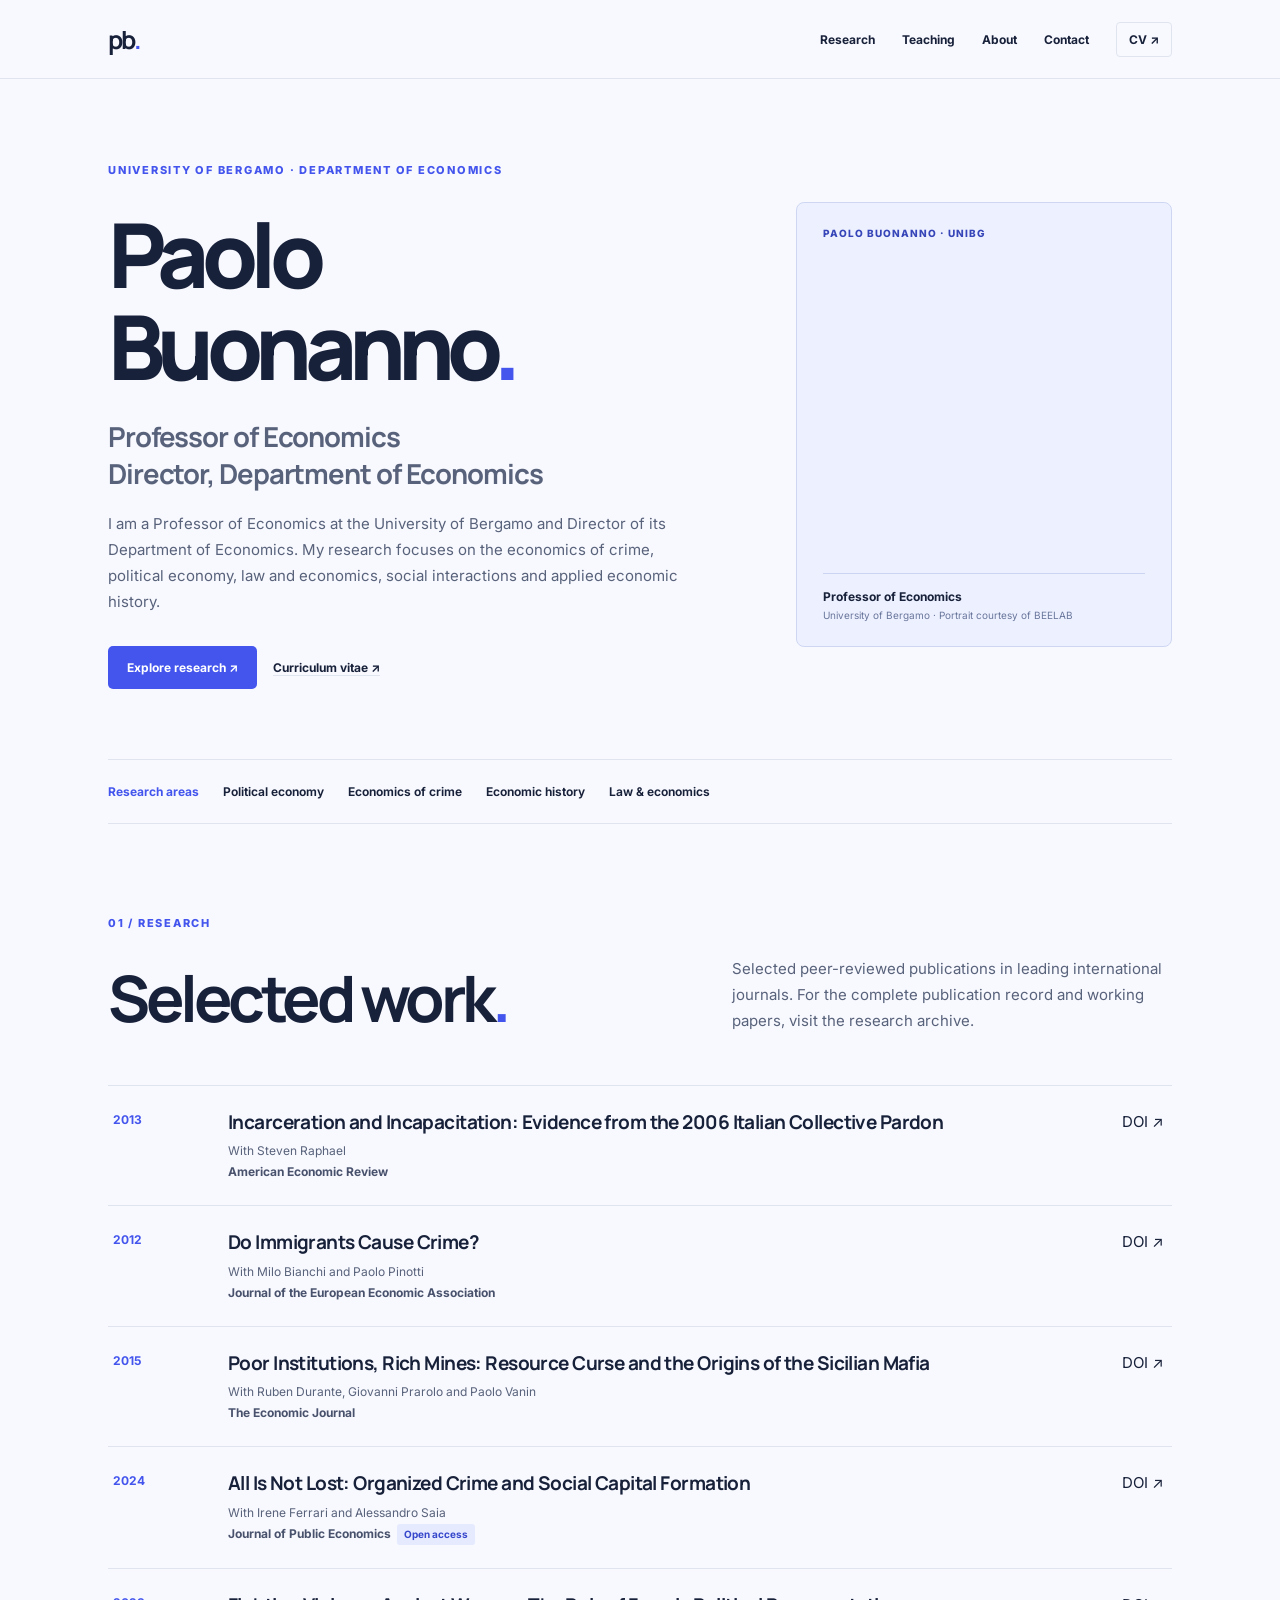
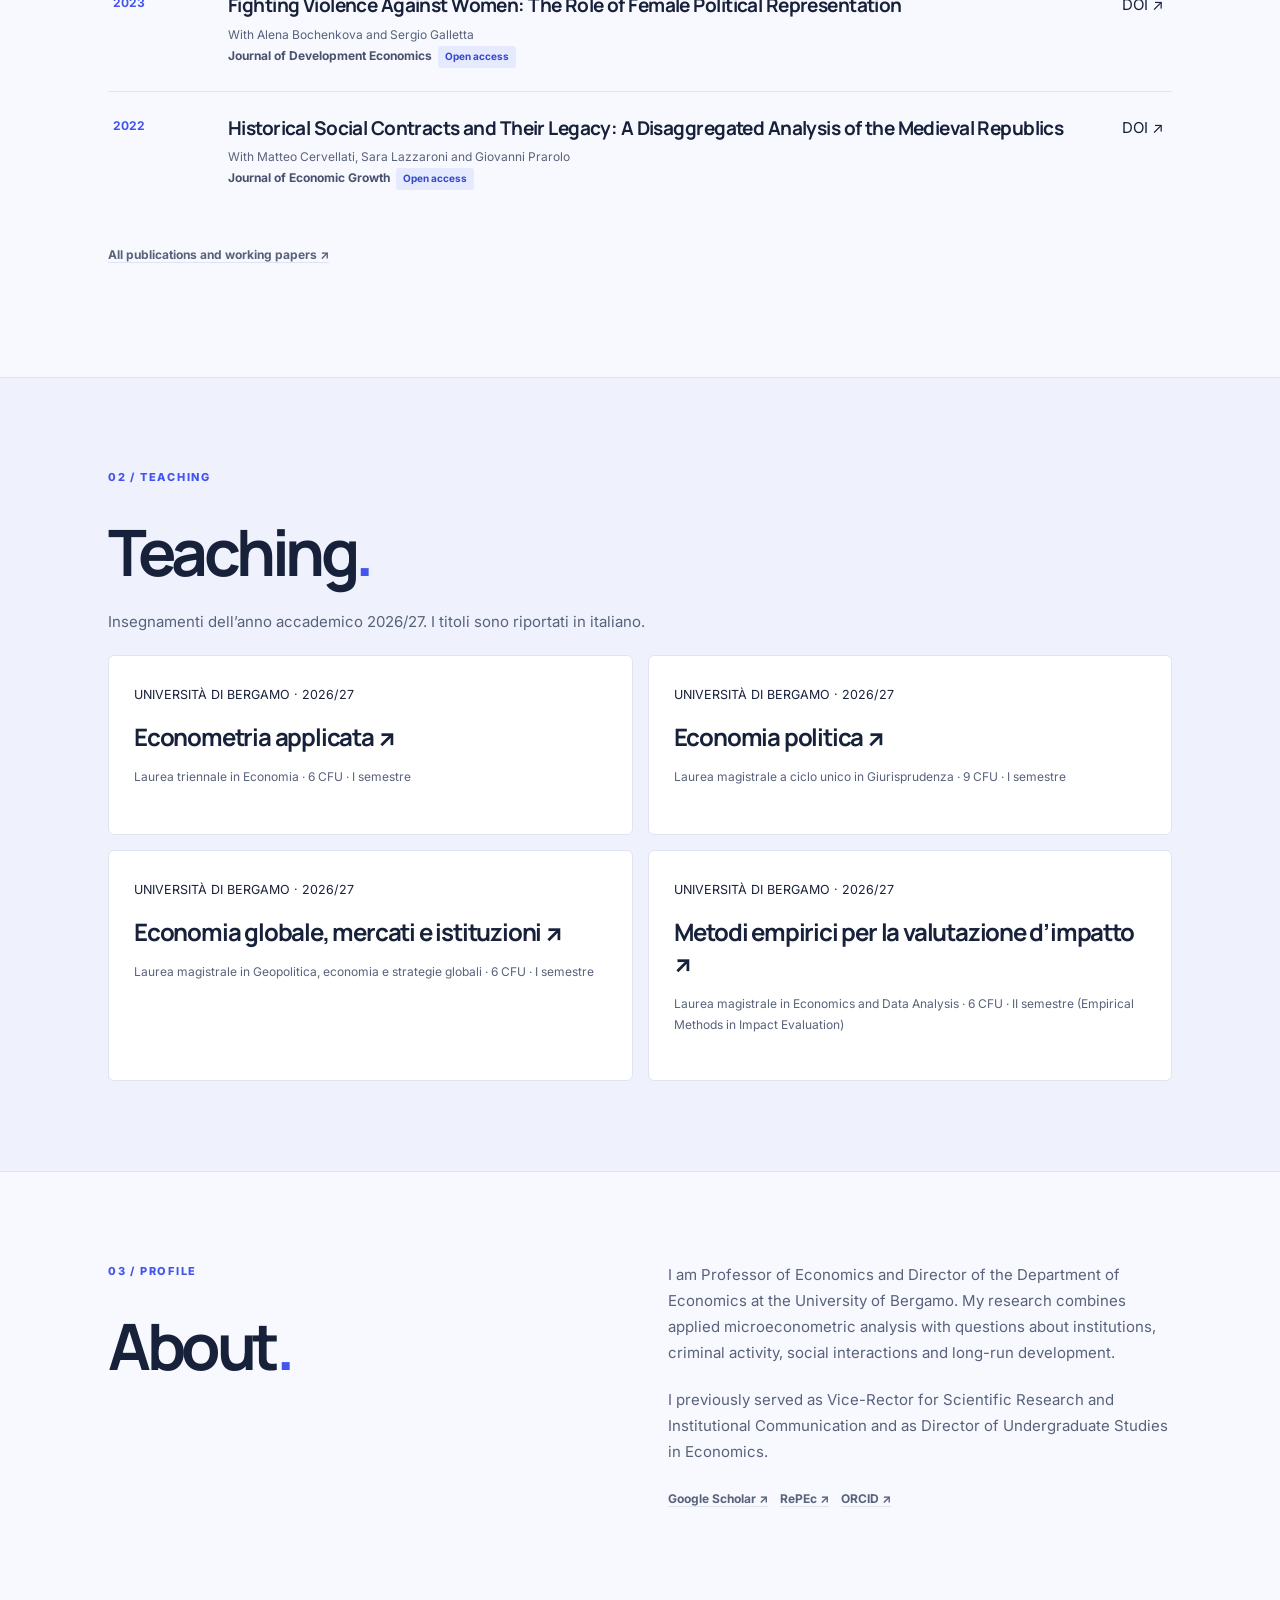
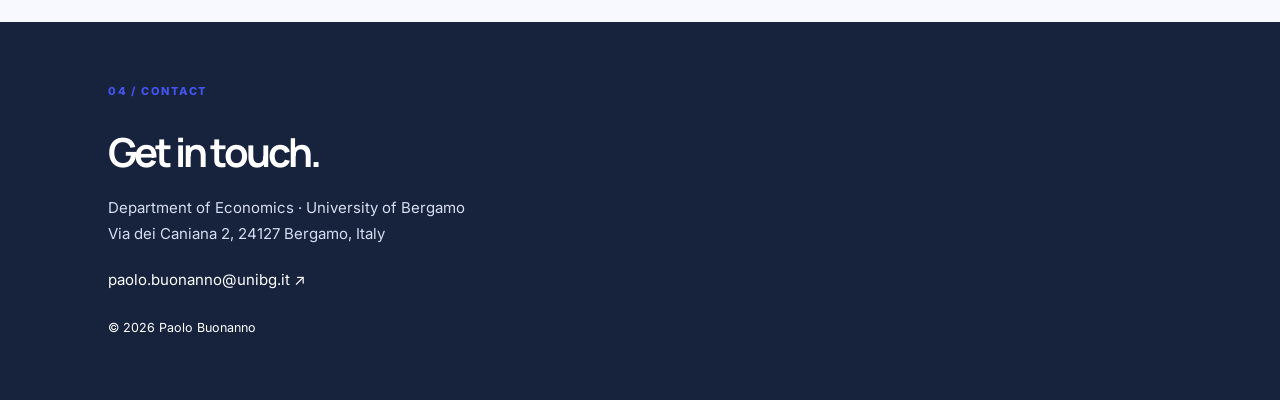
==== index.html @ 8afc4838 "Publish academic homepage with updated institutional role and portrait" ====
<!DOCTYPE html><html lang="en"><head><meta charset="utf-8"><meta name="viewport" content="width=device-width,initial-scale=1"><meta name="theme-color" content="#f8f9fe"><title>Paolo Buonanno | Professor of Economics</title><meta name="description" content="Paolo Buonanno, Professor of Economics and Director of the Department of Economics at the University of Bergamo. Research, publications and teaching."><link rel="preconnect" href="https://fonts.googleapis.com"><link rel="preconnect" href="https://fonts.gstatic.com" crossorigin><link href="https://fonts.googleapis.com/css2?family=Inter:wght@400;500;600;700;800&family=Manrope:wght@500;600;700;800&display=swap" rel="stylesheet"><link href="styles.css" rel="stylesheet"></head><body><header><div class="wrap"><a href="index.html" class="logo">pb<i>.</i></a><nav><a href="publications.html">Research</a><a href="index.html#teaching">Teaching</a><a href="index.html#about">About</a><a href="index.html#contact">Contact</a><a href="https://www.dropbox.com/s/rftttg65gpblrhf/cv_updated.pdf" target="_blank" rel="noopener">CV ↗</a></nav></div></header><main><section class="wrap hero"><div class="hero-grid"><div><p class="kicker">University of Bergamo · Department of Economics</p><h1>Paolo<br>Buonanno<span class="accent">.</span></h1><p class="role">Professor of Economics<br>Director, Department of Economics</p><p class="intro">I am a Professor of Economics at the University of Bergamo and Director of its Department of Economics. My research focuses on the economics of crime, political economy, law and economics, social interactions and applied economic history.</p><a class="cta" href="publications.html">Explore research ↗</a><a class="inline" href="https://www.dropbox.com/s/rftttg65gpblrhf/cv_updated.pdf">Curriculum vitae ↗</a></div><aside class="portrait" aria-label="Portrait of Paolo Buonanno"><span class="top">PAOLO BUONANNO · UNIBG</span><img src="https://www.unibg-beelab.it/wp-content/uploads/2021/05/paolobuonanno.jpeg" width="210" height="210" alt="Portrait of Paolo Buonanno" onerror="this.style.display='none'"><div class="caption">Professor of Economics<small>University of Bergamo · Portrait courtesy of <a href="https://www.unibg-beelab.it/chi-siamo/">BEELAB</a></small></div></aside></div><div class="topics"><b>Research areas</b><span>Political economy</span><span>Economics of crime</span><span>Economic history</span><span>Law & economics</span></div></section><section class="block wrap"><div class="section-head"><div><p class="kicker">01 / Research</p><h2>Selected work<span class="accent">.</span></h2></div><p>Selected peer-reviewed publications in leading international journals. For the complete publication record and working papers, visit the research archive.</p></div><article class="paper"><time>2013</time><div><h3><a href="https://doi.org/10.1257/aer.103.6.2437">Incarceration and Incapacitation: Evidence from the 2006 Italian Collective Pardon</a></h3><p>With Steven Raphael</p><p class="journal">American Economic Review</p></div><a href="https://doi.org/10.1257/aer.103.6.2437">DOI ↗</a></article><article class="paper"><time>2012</time><div><h3><a href="https://doi.org/10.1111/j.1542-4774.2012.01085.x">Do Immigrants Cause Crime?</a></h3><p>With Milo Bianchi and Paolo Pinotti</p><p class="journal">Journal of the European Economic Association</p></div><a href="https://doi.org/10.1111/j.1542-4774.2012.01085.x">DOI ↗</a></article><article class="paper"><time>2015</time><div><h3><a href="https://doi.org/10.1111/ecoj.12236">Poor Institutions, Rich Mines: Resource Curse and the Origins of the Sicilian Mafia</a></h3><p>With Ruben Durante, Giovanni Prarolo and Paolo Vanin</p><p class="journal">The Economic Journal</p></div><a href="https://doi.org/10.1111/ecoj.12236">DOI ↗</a></article><article class="paper"><time>2024</time><div><h3><a href="https://doi.org/10.1016/j.jpubeco.2024.105257">All Is Not Lost: Organized Crime and Social Capital Formation</a></h3><p>With Irene Ferrari and Alessandro Saia</p><p class="journal">Journal of Public Economics<span class="tag">Open access</span></p></div><a href="https://doi.org/10.1016/j.jpubeco.2024.105257">DOI ↗</a></article><article class="paper"><time>2023</time><div><h3><a href="https://doi.org/10.1016/j.jdeveco.2023.103140">Fighting Violence Against Women: The Role of Female Political Representation</a></h3><p>With Alena Bochenkova and Sergio Galletta</p><p class="journal">Journal of Development Economics<span class="tag">Open access</span></p></div><a href="https://doi.org/10.1016/j.jdeveco.2023.103140">DOI ↗</a></article><article class="paper"><time>2022</time><div><h3><a href="https://doi.org/10.1007/s10887-022-09209-1">Historical Social Contracts and Their Legacy: A Disaggregated Analysis of the Medieval Republics</a></h3><p>With Matteo Cervellati, Sara Lazzaroni and Giovanni Prarolo</p><p class="journal">Journal of Economic Growth<span class="tag">Open access</span></p></div><a href="https://doi.org/10.1007/s10887-022-09209-1">DOI ↗</a></article><p style="margin-top:28px"><a class="inline" href="publications.html">All publications and working papers ↗</a></p></section><section class="block courses" id="teaching"><div class="wrap"><p class="kicker">02 / Teaching</p><h2>Teaching<span class="accent">.</span></h2><p>Insegnamenti dell’anno accademico 2026/27. I titoli sono riportati in italiano.</p><div class="course-grid"><article class="course"><small>UNIVERSITÀ DI BERGAMO · 2026/27</small><h3><a href="https://unibg.unifind.cineca.it/resource/cds/1380" target="_blank" rel="noopener">Econometria applicata ↗</a></h3><p>Laurea triennale in Economia · 6 CFU · I semestre</p></article><article class="course"><small>UNIVERSITÀ DI BERGAMO · 2026/27</small><h3><a href="https://unibg.unifind.cineca.it/resource/cds/1394" target="_blank" rel="noopener">Economia politica ↗</a></h3><p>Laurea magistrale a ciclo unico in Giurisprudenza · 9 CFU · I semestre</p></article><article class="course"><small>UNIVERSITÀ DI BERGAMO · 2026/27</small><h3><a href="https://unibg.unifind.cineca.it/resource/cds/1356?language=it-IT" target="_blank" rel="noopener">Economia globale, mercati e istituzioni ↗</a></h3><p>Laurea magistrale in Geopolitica, economia e strategie globali · 6 CFU · I semestre</p></article><article class="course"><small>UNIVERSITÀ DI BERGAMO · 2026/27</small><h3><a href="https://unibg.unifind.cineca.it/resource/cds/1382" target="_blank" rel="noopener">Metodi empirici per la valutazione d’impatto ↗</a></h3><p>Laurea magistrale in Economics and Data Analysis · 6 CFU · II semestre (Empirical Methods in Impact Evaluation)</p></article></div></div></section><section class="block wrap" id="about"><div class="about-layout"><div><p class="kicker">03 / Profile</p><h2>About<span class="accent">.</span></h2></div><div><p>I am Professor of Economics and Director of the Department of Economics at the University of Bergamo. My research combines applied microeconometric analysis with questions about institutions, criminal activity, social interactions and long-run development.</p><p>I previously served as Vice-Rector for Scientific Research and Institutional Communication and as Director of Undergraduate Studies in Economics.</p><p><a class="inline" href="https://scholar.google.it/citations?hl=it&user=VG374doAAAAJ">Google Scholar ↗</a> &nbsp; <a class="inline" href="https://ideas.repec.org/e/pbu102.html">RePEc ↗</a> &nbsp; <a class="inline" href="https://orcid.org/0000-0001-8838-3904">ORCID ↗</a></p></div></div></section></main><footer id="contact"><div class="wrap"><p class="kicker">04 / Contact</p><h2>Get in touch.</h2><p>Department of Economics · University of Bergamo<br>Via dei Caniana 2, 24127 Bergamo, Italy</p><p><a href="mailto:paolo.buonanno@unibg.it">paolo.buonanno@unibg.it ↗</a></p><small>© 2026 Paolo Buonanno</small></div></footer></body></html>
---- styles.css ----
:root{--bg:#f8f9fe;--ink:#18213a;--muted:#58627b;--line:#dfe4ee;--blue:#4355ed;--soft:#eff2fd}*{box-sizing:border-box}html{scroll-behavior:smooth}body{margin:0;font:15px/1.75 Inter,Arial,sans-serif;color:var(--ink);background:var(--bg)}a{color:inherit;text-decoration:none}a:hover{color:var(--blue)}a:focus-visible,button:focus-visible{outline:3px solid var(--blue);outline-offset:4px}.wrap{max-width:1140px;margin:auto;padding-left:38px;padding-right:38px}header{border-bottom:1px solid var(--line);background:#f8f9fef5;position:sticky;top:0;z-index:10;backdrop-filter:blur(14px)}header .wrap{display:flex;justify-content:space-between;align-items:center;min-height:78px;gap:20px}.logo{font:bold 25px Manrope,Arial;color:var(--ink);letter-spacing:-2px}.logo i,.accent{color:var(--blue);font-style:normal}nav{display:flex;gap:27px;align-items:center;font-size:12px;font-weight:700}nav a:last-child{border:1px solid var(--line);padding:6px 12px;border-radius:4px}h1,h2,h3,.role{font-family:Manrope,Inter,Arial,sans-serif}h1{font-size:clamp(58px,7vw,102px);letter-spacing:-.085em;line-height:1.02;margin:0 0 28px;font-weight:800}h2{font-size:clamp(38px,5vw,64px);letter-spacing:-.07em;line-height:1.15;margin:0 0 20px}.hero{padding-top:82px}.hero-grid{display:grid;grid-template-columns:1.5fr .9fr;align-items:center;gap:60px}.kicker{font-size:11px;text-transform:uppercase;letter-spacing:.16em;color:var(--blue);font-weight:800;margin-bottom:28px}.role{font-size:clamp(22px,2.15vw,29px);font-weight:700;line-height:1.34;letter-spacing:-.04em;margin:0 0 18px}p{color:var(--muted);margin:0 0 20px}.intro{max-width:600px}.cta{display:inline-block;background:var(--blue);color:white;padding:11px 19px;border-radius:5px;font-size:12px;font-weight:700;margin:10px 16px 0 0}.cta:hover{color:white;background:#3142d0}.inline{font-size:12px;font-weight:700;border-bottom:1px solid var(--line)}.portrait{min-height:445px;background:#edf1ff;border:1px solid #ced6f2;border-radius:8px;padding:22px 26px;display:flex;flex-direction:column;align-items:center;justify-content:space-between;overflow:hidden}.portrait .top{font-size:10px;font-weight:800;letter-spacing:.1em;color:#3645b7;width:100%}.portrait img{width:220px;height:220px;object-fit:cover;filter:grayscale(1);border-radius:6px;box-shadow:0 15px 35px #12224430}.portrait .caption{border-top:1px solid #cbd4f2;padding-top:12px;width:100%;font-size:12px;font-weight:700}.portrait small{display:block;font-size:10px;font-weight:400;color:#69769b}.topics{border-top:1px solid var(--line);border-bottom:1px solid var(--line);margin:70px 0 0;padding:21px 0;display:flex;gap:24px;flex-wrap:wrap;font-size:12px;font-weight:650}.topics b{color:var(--blue)}section.block{padding-top:90px;padding-bottom:90px}.section-head{display:flex;justify-content:space-between;gap:55px;align-items:end;margin-bottom:30px}.section-head p{max-width:440px}.paper{display:grid;grid-template-columns:90px 1fr 45px;border-top:1px solid var(--line);gap:25px;padding:23px 5px}.paper:last-child{border-bottom:1px solid var(--line)}.paper time{color:var(--blue);font-size:12px;font-weight:700}.paper h3{font-size:19px;letter-spacing:-.03em;line-height:1.4;margin:0 0 5px}.paper p{font-size:12px;margin:0}.journal{font-weight:700;color:#49526d}.tag{display:inline-block;font-size:10px;padding:2px 7px;background:#e5eaff;color:#3647cb;border-radius:3px;margin-left:6px;font-weight:700}.courses{background:var(--soft);border-block:1px solid var(--line)}.course-grid{display:grid;grid-template-columns:1fr 1fr;gap:15px}.course{background:#fff;border:1px solid var(--line);border-radius:6px;padding:25px;min-height:180px}.course h3{font-size:24px;line-height:1.3;letter-spacing:-.05em;margin:14px 0}.course p{font-size:12px}.about-layout{display:grid;grid-template-columns:1fr 1fr;gap:55px}footer{background:#17223d;color:white;padding:60px 0}footer h2{font-size:40px}footer a{color:white}footer p{color:#d7def0}.research-intro{padding:65px 0 20px}.research-intro h1{font-size:clamp(58px,7vw,88px)}.filters{display:flex;gap:8px;flex-wrap:wrap;margin-bottom:20px}.filters button{background:#fff;border:1px solid var(--line);border-radius:5px;font:700 12px Inter,Arial;padding:11px;cursor:pointer}.filters button.selected{background:var(--blue);color:white}input[type=search]{padding:12px;width:min(100%,430px);border:1px solid var(--line);border-radius:5px;font:inherit;margin-bottom:25px}.group-title{font-size:25px;letter-spacing:-.04em;margin:45px 0 8px}.status{color:var(--blue);font-size:11px;font-weight:700}.hidden{display:none!important}@media(max-width:780px){.wrap{padding-left:23px;padding-right:23px}.hero{padding-top:48px}.hero-grid,.about-layout,.course-grid{grid-template-columns:1fr;gap:32px}nav{gap:12px;font-size:11px;flex-wrap:wrap;justify-content:end}.portrait{min-height:285px}.portrait img{height:160px;width:160px}.portrait .caption{text-align:center}.section-head{display:block}.paper{grid-template-columns:48px 1fr;gap:12px}.paper>a:last-child{grid-column:2}.topics{margin-top:44px;gap:14px}section.block{padding-block:60px}}
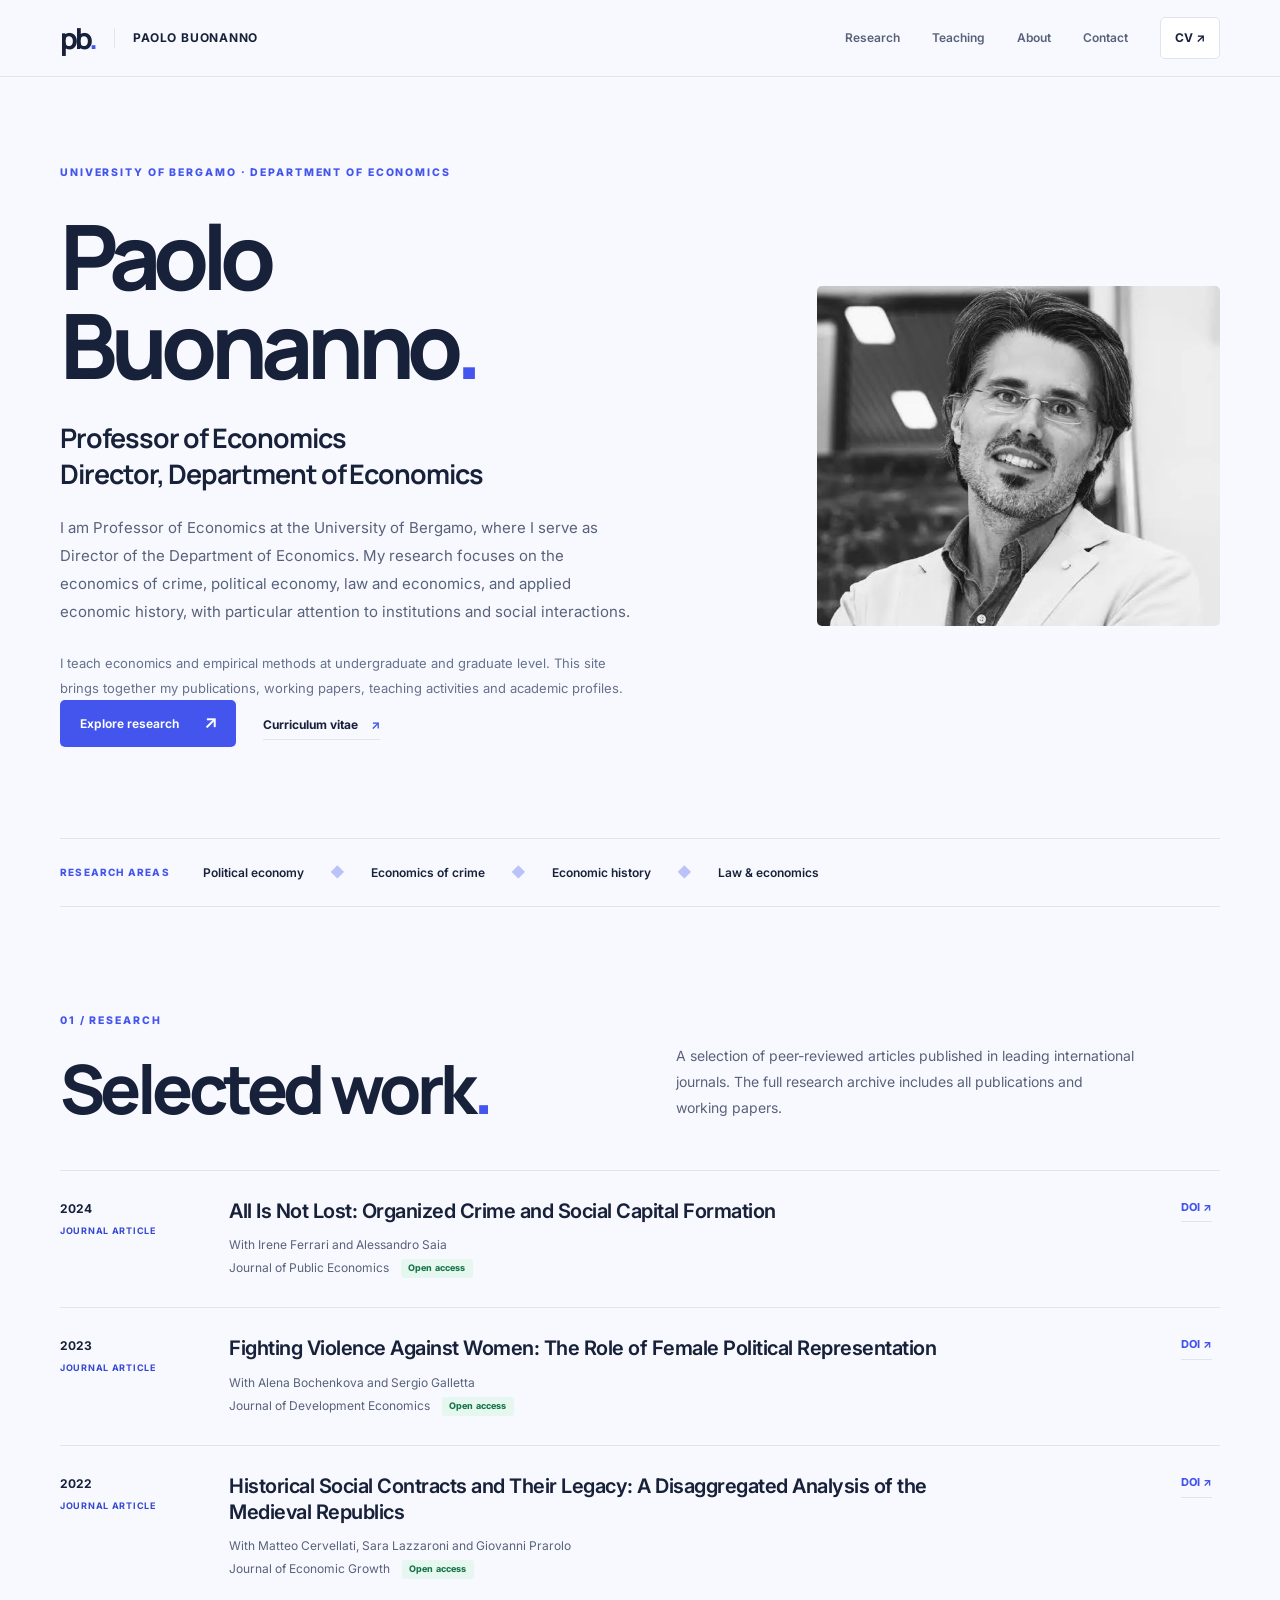
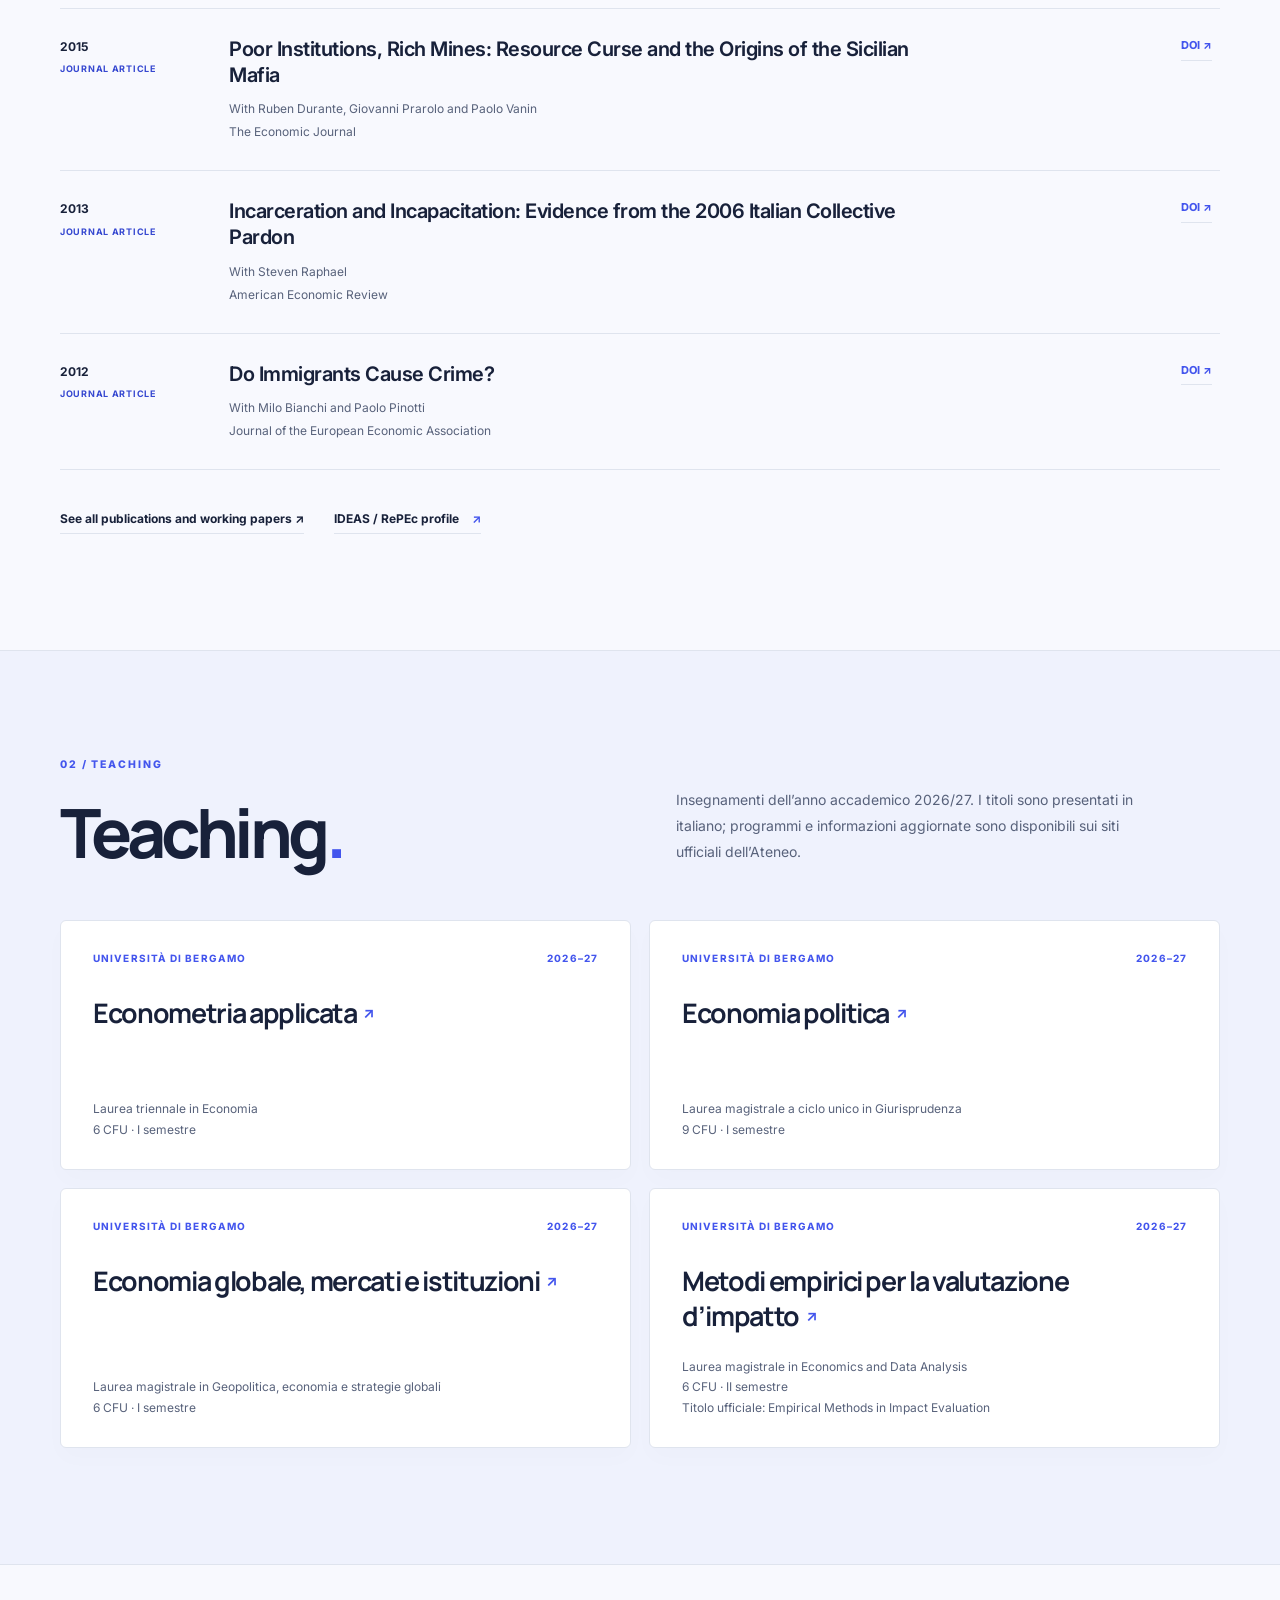
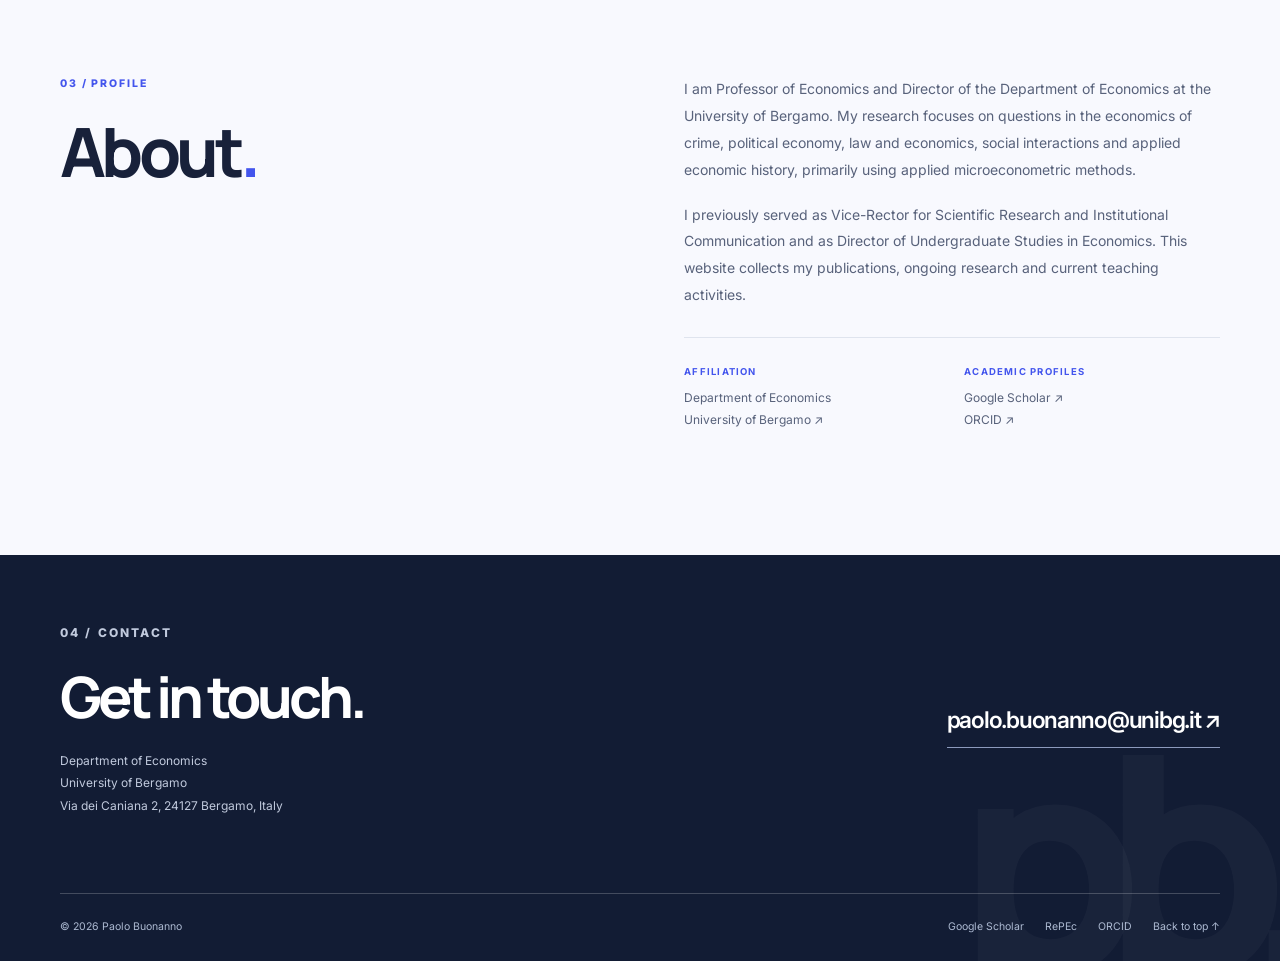
==== commit bc4493a8: "Improve portrait presentation and mobile layout; enrich academic bio; sort selected research" ====
--- a/index.html
+++ b/index.html
@@ -1 +1,360 @@
-<!DOCTYPE html><html lang="en"><head><meta charset="utf-8"><meta name="viewport" content="width=device-width,initial-scale=1"><meta name="theme-color" content="#f8f9fe"><title>Paolo Buonanno | Professor of Economics</title><meta name="description" content="Paolo Buonanno, Professor of Economics and Director of the Department of Economics at the University of Bergamo. Research, publications and teaching."><link rel="preconnect" href="https://fonts.googleapis.com"><link rel="preconnect" href="https://fonts.gstatic.com" crossorigin><link href="https://fonts.googleapis.com/css2?family=Inter:wght@400;500;600;700;800&family=Manrope:wght@500;600;700;800&display=swap" rel="stylesheet"><link href="styles.css" rel="stylesheet"></head><body><header><div class="wrap"><a href="index.html" class="logo">pb<i>.</i></a><nav><a href="publications.html">Research</a><a href="index.html#teaching">Teaching</a><a href="index.html#about">About</a><a href="index.html#contact">Contact</a><a href="https://www.dropbox.com/s/rftttg65gpblrhf/cv_updated.pdf" target="_blank" rel="noopener">CV ↗</a></nav></div></header><main><section class="wrap hero"><div class="hero-grid"><div><p class="kicker">University of Bergamo · Department of Economics</p><h1>Paolo<br>Buonanno<span class="accent">.</span></h1><p class="role">Professor of Economics<br>Director, Department of Economics</p><p class="intro">I am a Professor of Economics at the University of Bergamo and Director of its Department of Economics. My research focuses on the economics of crime, political economy, law and economics, social interactions and applied economic history.</p><a class="cta" href="publications.html">Explore research ↗</a><a class="inline" href="https://www.dropbox.com/s/rftttg65gpblrhf/cv_updated.pdf">Curriculum vitae ↗</a></div><aside class="portrait" aria-label="Portrait of Paolo Buonanno"><span class="top">PAOLO BUONANNO · UNIBG</span><img src="https://www.unibg-beelab.it/wp-content/uploads/2021/05/paolobuonanno.jpeg" width="210" height="210" alt="Portrait of Paolo Buonanno" onerror="this.style.display='none'"><div class="caption">Professor of Economics<small>University of Bergamo · Portrait courtesy of <a href="https://www.unibg-beelab.it/chi-siamo/">BEELAB</a></small></div></aside></div><div class="topics"><b>Research areas</b><span>Political economy</span><span>Economics of crime</span><span>Economic history</span><span>Law & economics</span></div></section><section class="block wrap"><div class="section-head"><div><p class="kicker">01 / Research</p><h2>Selected work<span class="accent">.</span></h2></div><p>Selected peer-reviewed publications in leading international journals. For the complete publication record and working papers, visit the research archive.</p></div><article class="paper"><time>2013</time><div><h3><a href="https://doi.org/10.1257/aer.103.6.2437">Incarceration and Incapacitation: Evidence from the 2006 Italian Collective Pardon</a></h3><p>With Steven Raphael</p><p class="journal">American Economic Review</p></div><a href="https://doi.org/10.1257/aer.103.6.2437">DOI ↗</a></article><article class="paper"><time>2012</time><div><h3><a href="https://doi.org/10.1111/j.1542-4774.2012.01085.x">Do Immigrants Cause Crime?</a></h3><p>With Milo Bianchi and Paolo Pinotti</p><p class="journal">Journal of the European Economic Association</p></div><a href="https://doi.org/10.1111/j.1542-4774.2012.01085.x">DOI ↗</a></article><article class="paper"><time>2015</time><div><h3><a href="https://doi.org/10.1111/ecoj.12236">Poor Institutions, Rich Mines: Resource Curse and the Origins of the Sicilian Mafia</a></h3><p>With Ruben Durante, Giovanni Prarolo and Paolo Vanin</p><p class="journal">The Economic Journal</p></div><a href="https://doi.org/10.1111/ecoj.12236">DOI ↗</a></article><article class="paper"><time>2024</time><div><h3><a href="https://doi.org/10.1016/j.jpubeco.2024.105257">All Is Not Lost: Organized Crime and Social Capital Formation</a></h3><p>With Irene Ferrari and Alessandro Saia</p><p class="journal">Journal of Public Economics<span class="tag">Open access</span></p></div><a href="https://doi.org/10.1016/j.jpubeco.2024.105257">DOI ↗</a></article><article class="paper"><time>2023</time><div><h3><a href="https://doi.org/10.1016/j.jdeveco.2023.103140">Fighting Violence Against Women: The Role of Female Political Representation</a></h3><p>With Alena Bochenkova and Sergio Galletta</p><p class="journal">Journal of Development Economics<span class="tag">Open access</span></p></div><a href="https://doi.org/10.1016/j.jdeveco.2023.103140">DOI ↗</a></article><article class="paper"><time>2022</time><div><h3><a href="https://doi.org/10.1007/s10887-022-09209-1">Historical Social Contracts and Their Legacy: A Disaggregated Analysis of the Medieval Republics</a></h3><p>With Matteo Cervellati, Sara Lazzaroni and Giovanni Prarolo</p><p class="journal">Journal of Economic Growth<span class="tag">Open access</span></p></div><a href="https://doi.org/10.1007/s10887-022-09209-1">DOI ↗</a></article><p style="margin-top:28px"><a class="inline" href="publications.html">All publications and working papers ↗</a></p></section><section class="block courses" id="teaching"><div class="wrap"><p class="kicker">02 / Teaching</p><h2>Teaching<span class="accent">.</span></h2><p>Insegnamenti dell’anno accademico 2026/27. I titoli sono riportati in italiano.</p><div class="course-grid"><article class="course"><small>UNIVERSITÀ DI BERGAMO · 2026/27</small><h3><a href="https://unibg.unifind.cineca.it/resource/cds/1380" target="_blank" rel="noopener">Econometria applicata ↗</a></h3><p>Laurea triennale in Economia · 6 CFU · I semestre</p></article><article class="course"><small>UNIVERSITÀ DI BERGAMO · 2026/27</small><h3><a href="https://unibg.unifind.cineca.it/resource/cds/1394" target="_blank" rel="noopener">Economia politica ↗</a></h3><p>Laurea magistrale a ciclo unico in Giurisprudenza · 9 CFU · I semestre</p></article><article class="course"><small>UNIVERSITÀ DI BERGAMO · 2026/27</small><h3><a href="https://unibg.unifind.cineca.it/resource/cds/1356?language=it-IT" target="_blank" rel="noopener">Economia globale, mercati e istituzioni ↗</a></h3><p>Laurea magistrale in Geopolitica, economia e strategie globali · 6 CFU · I semestre</p></article><article class="course"><small>UNIVERSITÀ DI BERGAMO · 2026/27</small><h3><a href="https://unibg.unifind.cineca.it/resource/cds/1382" target="_blank" rel="noopener">Metodi empirici per la valutazione d’impatto ↗</a></h3><p>Laurea magistrale in Economics and Data Analysis · 6 CFU · II semestre (Empirical Methods in Impact Evaluation)</p></article></div></div></section><section class="block wrap" id="about"><div class="about-layout"><div><p class="kicker">03 / Profile</p><h2>About<span class="accent">.</span></h2></div><div><p>I am Professor of Economics and Director of the Department of Economics at the University of Bergamo. My research combines applied microeconometric analysis with questions about institutions, criminal activity, social interactions and long-run development.</p><p>I previously served as Vice-Rector for Scientific Research and Institutional Communication and as Director of Undergraduate Studies in Economics.</p><p><a class="inline" href="https://scholar.google.it/citations?hl=it&user=VG374doAAAAJ">Google Scholar ↗</a> &nbsp; <a class="inline" href="https://ideas.repec.org/e/pbu102.html">RePEc ↗</a> &nbsp; <a class="inline" href="https://orcid.org/0000-0001-8838-3904">ORCID ↗</a></p></div></div></section></main><footer id="contact"><div class="wrap"><p class="kicker">04 / Contact</p><h2>Get in touch.</h2><p>Department of Economics · University of Bergamo<br>Via dei Caniana 2, 24127 Bergamo, Italy</p><p><a href="mailto:paolo.buonanno@unibg.it">paolo.buonanno@unibg.it ↗</a></p><small>© 2026 Paolo Buonanno</small></div></footer></body></html>+<!DOCTYPE html>
+<!DOCTYPE html>
+
+<html lang="en">
+<head>
+<meta charset="utf-8"/>
+<meta content="width=device-width, initial-scale=1" name="viewport"/>
+<meta content="#f8f9fe" name="theme-color"/>
+<meta content="Paolo Buonanno, Professor of Economics and Director of the Department of Economics, University of Bergamo. Publications, working papers and teaching." name="description"/>
+<title>Paolo Buonanno | Professor of Economics</title>
+<link href="https://fonts.googleapis.com" rel="preconnect"/><link crossorigin="anonymous" href="https://fonts.gstatic.com" rel="preconnect"/><link href="https://fonts.googleapis.com/css2?family=Inter:wght@400;500;600;700;800&amp;family=Manrope:wght@500;600;700;800&amp;display=swap" rel="stylesheet"/><style>:root {
+  --paper: #f8f9fe;
+  --white: #fff;
+  --soft: #eff2fd;
+  --surface: #fff;
+  --ink: #18213a;
+  --navy: #18213a;
+  --muted: #58627b;
+  --subtle: #7d8799;
+  --rule: #dfe4ee;
+  --accent: #4355ed;
+  --accent-hover: #3142d0;
+  --accent-text: #3648d0;
+  --accent-soft: #e9edff;
+  --deep: #121c34;
+  --panel-bg: #4356ed;
+  --panel-deep: #2636a9;
+  --sans: 'Inter', -apple-system, BlinkMacSystemFont, 'Segoe UI', sans-serif;
+  --display: 'Manrope', 'Inter', -apple-system, BlinkMacSystemFont, 'Segoe UI', sans-serif;
+  
+  --wrap: 1160px;
+}
+*{box-sizing:border-box}
+html{scroll-behavior:smooth;scroll-padding-top:100px}
+body{margin:0;background:var(--paper);color:var(--ink);font-family:var(--sans);line-height:1.6;-webkit-font-smoothing:antialiased}
+a{color:inherit;text-decoration:none}button{font:inherit}
+a:focus-visible,button:focus-visible{outline:3px solid var(--accent);outline-offset:4px;border-radius:3px}
+::selection{background:var(--accent-soft);color:var(--ink)}
+h1,h2,h3,p{margin-top:0}
+.container{width:min(var(--wrap),calc(100% - 96px));margin:auto}
+
+.site-header{position:sticky;top:0;z-index:30;background:color-mix(in srgb,var(--paper) 94%,transparent);backdrop-filter:blur(18px);border-bottom:1px solid var(--rule)}
+.nav-inner{min-height:76px;display:flex;justify-content:space-between;align-items:center;gap:35px}
+.brand{display:flex;align-items:center;gap:19px;white-space:nowrap}
+.brand-mark{font-family:var(--display);font-weight:760;font-size:29px;letter-spacing:-.10em;line-height:1;color:var(--ink)}
+.brand-mark i{color:var(--accent);font-style:normal}
+.brand-name{border-left:1px solid var(--rule);padding-left:18px;font-size:12px;letter-spacing:.065em;font-weight:700;color:var(--ink)}
+.desktop-nav{display:flex;align-items:center;gap:32px;font-size:12px;font-weight:600;color:var(--muted)}
+.desktop-nav a{transition:color .2s}.desktop-nav a:hover{color:var(--accent)}
+.desktop-nav .nav-cv{color:var(--ink);border:1px solid var(--rule);border-radius:5px;padding:10px 14px;background:var(--surface);font-weight:700}
+.desktop-nav .nav-cv:hover{border-color:var(--accent);color:var(--accent)}
+.menu-button{display:none;width:43px;height:41px;border:1px solid var(--rule);border-radius:6px;background:transparent;color:var(--ink);font-size:22px;cursor:pointer}
+
+.hero{padding-top:88px}
+.hero-top{display:grid;grid-template-columns:minmax(0,1.6fr) minmax(310px,.89fr);gap:58px;align-items:center}
+.eyebrow,.section-kicker{font-size:10.5px;letter-spacing:.18em;text-transform:uppercase;font-weight:800;color:var(--accent);margin:0 0 29px}
+.hero h1{font-family:var(--display);font-size:clamp(70px,7.05vw,108px);font-weight:660;letter-spacing:-.064em;line-height:.99;color:var(--ink);margin:0 0 31px}
+.hero h1 .last{display:block;letter-spacing:-.071em}
+.hero h1 .dot{color:var(--accent)}
+.role{max-width:650px;font-family:var(--display);font-size:27px;line-height:1.28;letter-spacing:-.04em;font-style:normal;font-weight:600;color:var(--ink);margin:0 0 20px}
+.intro{max-width:565px;font-size:15px;line-height:1.85;color:var(--muted);margin:0 0 31px}
+.actions{display:flex;align-items:center;gap:27px;flex-wrap:wrap}
+.primary-btn{display:inline-flex;align-items:center;gap:25px;border-radius:5px;padding:14px 18px 14px 20px;background:var(--accent);color:white;font-size:12px;font-weight:650;transition:background .2s,transform .2s}
+.primary-btn:hover{background:var(--accent-hover);transform:translateY(-2px)}
+.primary-btn .arrow{font-size:18px;line-height:1;transform:translateY(-1px)}
+.text-link{font-size:12px;font-weight:700;border-bottom:1px solid var(--rule);padding:9px 0 5px;color:var(--ink);transition:border-color .2s,color .2s;white-space:nowrap}
+.text-link span{margin-left:10px;color:var(--accent)}.text-link:hover{color:var(--accent);border-color:var(--accent)}
+.identity-panel{height:475px;background:linear-gradient(143deg,var(--panel-bg),var(--panel-deep));position:relative;border-radius:7px;overflow:hidden;color:white;display:flex;flex-direction:column;isolation:isolate}
+.identity-panel:before{content:'';position:absolute;z-index:-1;inset:0;background:radial-gradient(circle at 84% 46%,#ffffff24,transparent 52%)}
+.identity-panel:after{content:'';position:absolute;z-index:-1;inset:12px;border:1px solid #ffffff30;border-radius:3px;pointer-events:none}
+.identity-top{display:flex;gap:12px;align-items:center;padding:30px 29px 0;font-size:9.2px;letter-spacing:.14em;font-weight:720;color:#fff;position:relative;z-index:1}
+.identity-top .led{width:6px;height:6px;border-radius:50%;background:#d0ffeb;box-shadow:0 0 12px #d0ffeb88}
+.identity-top span:last-child{margin-left:auto;color:#ffffffae}
+.identity-art{flex:1;position:relative;display:flex;align-items:center;justify-content:center;overflow:hidden}
+.identity-orbit{width:385px;max-width:none;position:absolute;left:50%;top:52%;transform:translate(-50%,-50%);height:385px;opacity:.82}
+.identity-mark{position:relative;z-index:1;font-family:var(--display);font-size:122px;font-weight:700;line-height:1;letter-spacing:-.13em;margin-left:-12px;color:#fff;text-shadow:0 16px 55px #16277d40}
+.identity-mark span{font-weight:500}.identity-mark i{font-style:normal;color:#c4d3ff}
+.identity-bottom{padding:0 30px 31px;z-index:1}
+.identity-bottom p{font-family:var(--display);font-style:normal;font-weight:650;font-size:23px;line-height:1.23;letter-spacing:-.035em;margin:0 0 24px;color:#fff}
+.identity-line{width:100%;height:1px;background:#ffffff52;margin-bottom:13px}
+.identity-footer{display:flex;justify-content:space-between;align-items:center;color:#ffffffd2;gap:12px;font-size:9.5px;letter-spacing:.085em;font-weight:650}
+
+.focus-bar{margin:91px 0 0;border-top:1px solid var(--rule);border-bottom:1px solid var(--rule);padding:24px 0;display:flex;align-items:center;gap:12px 26px;flex-wrap:wrap}
+.focus-label{color:var(--accent);font-size:10px;letter-spacing:.12em;text-transform:uppercase;font-weight:780;margin-right:7px}
+.focus-tag{font-size:12px;color:var(--ink);font-weight:600}
+.focus-dot{font-size:14px;color:var(--accent);opacity:.33;line-height:1}
+
+.section{padding:106px 0 116px;scroll-margin-top:90px}
+.section-heading{display:grid;grid-template-columns:.95fr 1fr;align-items:end;gap:100px;margin-bottom:44px}
+.section-kicker{margin-bottom:21px}
+.section-heading h2,.about h2{font-family:var(--display);font-weight:750;font-size:clamp(46px,5.5vw,68px);line-height:1.1;letter-spacing:-.067em;margin:0;color:var(--ink)}
+.section-heading .period,.about h2 .period{color:var(--accent)}
+.section-lead{font-size:14px;line-height:1.85;max-width:460px;color:var(--muted);margin:0 0 5px}
+.research-tabs{display:flex;flex-wrap:wrap;gap:8px;margin:0 0 18px}
+.tab{border:1px solid var(--rule);background:transparent;color:var(--muted);padding:10px 17px;border-radius:5px;font-size:11px;font-weight:700;cursor:pointer;transition:background .17s,color .17s,border-color .17s}
+.tab:hover{border-color:var(--accent);color:var(--accent)}
+.tab[aria-pressed='true']{background:var(--accent);color:white;border-color:var(--accent)}
+.paper-list{border-top:1px solid var(--rule)}
+.paper{display:grid;grid-template-columns:145px minmax(0,1fr) 64px;column-gap:24px;align-items:start;border-bottom:1px solid var(--rule);padding:28px 8px 29px 0;transition:background .2s,padding .2s}
+.paper:hover{background:var(--accent-soft);padding-left:14px;padding-right:14px}
+.paper[data-hidden='true']{display:none}
+.paper-date{font-size:12px;font-weight:700;line-height:1.6;color:var(--ink)}
+.paper-date span{display:block;color:var(--accent-text);font-size:9px;letter-spacing:.08em;text-transform:uppercase;font-weight:700;margin-top:6px}
+.paper h3{font-family:var(--sans);font-weight:620;font-size:20px;line-height:1.28;letter-spacing:-.025em;margin:0 0 12px;max-width:720px;color:var(--ink)}
+.paper h3 a:hover{color:var(--accent)}
+.paper-authors{font-size:12px;color:var(--muted);margin:0 0 5px;line-height:1.5}
+.paper-venue{font-size:12px;color:var(--muted);font-style:italic;margin:0;line-height:1.5}
+.paper-link{justify-self:end;font-size:11px;font-weight:750;color:var(--accent);white-space:nowrap;border-bottom:1px solid var(--rule);padding-bottom:5px}
+.paper-link:hover{border-color:var(--accent)}
+.research-bottom{display:flex;gap:30px;flex-wrap:wrap;margin-top:30px}
+
+.teaching{background:var(--soft);border-top:1px solid var(--rule);border-bottom:1px solid var(--rule)}
+.teaching .section-heading{margin-bottom:50px}
+.course-grid{display:grid;grid-template-columns:repeat(2,minmax(0,1fr));gap:18px}
+.course{background:var(--surface);min-height:250px;padding:29px 32px;display:flex;flex-direction:column;align-items:flex-start;border:1px solid var(--rule);border-radius:6px;box-shadow:0 10px 23px #141e3504;transition:transform .2s,border-color .2s}
+.course:hover{transform:translateY(-3px);border-color:var(--accent)}
+.course-header{display:flex;justify-content:space-between;align-items:center;width:100%;gap:10px;color:var(--accent);font-size:10px;font-weight:750;letter-spacing:.11em;text-transform:uppercase;margin-bottom:30px}
+.course h3{font-family:var(--display);font-size:27px;font-weight:680;line-height:1.23;letter-spacing:-.05em;color:var(--ink);margin:0 0 23px}
+.course h3 a:hover{color:var(--accent)}
+.course h3 a span{font-family:var(--sans);color:var(--accent);font-size:15px;vertical-align:5px;margin-left:3px}
+.course-meta{font-size:12px;color:var(--muted);line-height:1.65;margin:auto 0 0}
+
+.about{padding:111px 0 124px;scroll-margin-top:92px}
+.about-layout{display:grid;grid-template-columns:.95fr 1fr;gap:115px}
+.about p:not(.section-kicker){font-size:14px;color:var(--muted);line-height:1.92;margin:0 0 18px}
+.about-meta{display:grid;grid-template-columns:1fr 1fr;gap:24px;border-top:1px solid var(--rule);padding-top:25px;margin-top:28px}
+.about-meta div{font-size:12px;color:var(--muted);line-height:1.85}
+.about-meta strong{display:block;font-size:9.5px;letter-spacing:.13em;text-transform:uppercase;color:var(--accent);margin-bottom:6px}
+.about-meta a:hover{color:var(--accent)}
+
+.footer{background:var(--deep);color:#fff;padding:67px 0 25px;scroll-margin-top:95px;position:relative;overflow:hidden}
+.footer:after{content:'pb.';position:absolute;right:-15px;bottom:-135px;font-family:var(--display);font-size:300px;font-weight:800;letter-spacing:-.14em;color:#ffffff08;pointer-events:none}
+.footer-top{display:flex;justify-content:space-between;gap:38px;align-items:center;position:relative;z-index:1}
+.footer h2{font-family:var(--display);font-size:57px;line-height:1.09;font-weight:740;letter-spacing:-.07em;margin:0 0 23px;color:white}
+.footer p{font-size:12px;line-height:1.85;color:#c1cadd;max-width:330px}
+.footer-email{font-family:var(--sans);font-weight:600;font-size:23px;letter-spacing:-.055em;border-bottom:1px solid #8c9abc;padding-bottom:8px;white-space:nowrap}
+.footer-email:hover{color:#dce3ff;border-color:#fff}
+.footer-bottom{display:flex;justify-content:space-between;gap:25px;align-items:center;flex-wrap:wrap;position:relative;z-index:1;padding-top:25px;margin-top:64px;border-top:1px solid #ffffff35;color:#aebbd3;font-size:10.5px}
+.footer-links{display:flex;gap:21px;flex-wrap:wrap}.footer-links a:hover{color:#fff}
+
+@media(max-width:1000px){
+ .container{width:calc(100% - 68px)}
+ .hero-top{gap:36px;grid-template-columns:minmax(0,1.5fr) minmax(278px,.92fr)}
+ .hero h1{font-size:clamp(65px,7.45vw,88px)}
+ .role{font-size:25px}
+ .identity-panel{height:430px}
+ .section-heading{gap:48px}
+ .about-layout{gap:60px}
+}
+@media(max-width:760px){
+ .container{width:calc(100% - 44px)}
+ .nav-inner{min-height:69px}
+ .brand-mark{font-size:26px}
+ .brand{gap:14px}
+ .brand-name{font-size:10.5px;padding-left:14px}
+ .desktop-nav{display:none;position:absolute;left:0;right:0;top:68px;padding:23px;background:var(--paper);border-bottom:1px solid var(--rule);box-shadow:0 18px 26px #15203716;flex-direction:column;align-items:flex-start;gap:18px}
+ .desktop-nav[data-open='true']{display:flex}
+ .menu-button{display:block}
+ .hero{padding-top:58px}
+ .hero-top{grid-template-columns:1fr;gap:45px}
+ .eyebrow{font-size:9.5px;margin-bottom:24px}
+ .hero h1{font-size:clamp(57px,12.8vw,86px);letter-spacing:-.083em;margin-bottom:28px}
+ .role{font-size:25px}
+ .intro{font-size:14px;line-height:1.83}
+ .identity-panel{height:295px;max-width:none}
+ .identity-top{padding:25px 24px 0}
+ .identity-orbit{width:300px;height:300px;top:51%;left:65%}
+ .identity-mark{font-size:96px}
+ .identity-art{position:absolute;inset:0 0 0 42%}
+ .identity-bottom{margin-top:auto;padding:0 24px 24px;max-width:49%}
+ .identity-bottom p{font-size:24px;margin-bottom:22px}
+ .identity-line{margin-bottom:11px}
+ .identity-footer{font-size:8px;display:block}
+ .identity-footer span:last-child{display:none}
+ .focus-bar{margin-top:55px;gap:10px 18px;padding:19px 0}
+ .focus-label{width:100%;margin-bottom:4px}
+ .focus-dot{display:none}
+ .focus-tag{font-size:12px}
+ .section{padding:80px 0 88px}
+ .section-heading{display:block;margin-bottom:30px}
+ .section-heading h2,.about h2{font-size:70px}
+ .section-lead{font-size:13px;margin:23px 0 0}
+ .paper{grid-template-columns:1fr auto;gap:10px 15px;padding:23px 0}
+ .paper-date{grid-column:1/-1}
+ .paper-date span{display:inline;margin-left:10px}
+ .paper h3{font-size:18px}
+ .paper-authors,.paper-venue{font-size:11.5px}
+ .paper-link{font-size:11px}
+ .course-grid{grid-template-columns:1fr}
+ .course{min-height:210px}
+ .course h3{font-size:26px}
+ .about{padding-top:83px;padding-bottom:91px}
+ .about-layout{grid-template-columns:1fr;gap:28px}
+ .about-meta{gap:18px}
+ .footer{padding-top:63px}
+ .footer-top{display:block}
+ .footer h2{font-size:51px}
+ .footer-email{font-size:19px;display:inline-block;margin-top:25px;white-space:normal;overflow-wrap:anywhere}
+ .footer-bottom{margin-top:50px}}
+@media(max-width:410px){
+ .hero h1{font-size:clamp(53px,12.9vw,66px)}
+ .role{font-size:21px}
+ .section-heading h2,.about h2{font-size:48px}
+ .identity-panel{height:260px}
+ .identity-bottom p{font-size:20px}
+ .identity-mark{font-size:80px}
+ .paper{grid-template-columns:1fr}
+ .paper-link{justify-self:start}
+ .actions{gap:16px}
+}
+@media(prefers-reduced-motion:reduce){html{scroll-behavior:auto}*,*:before,*:after{transition-duration:.01ms!important;animation-duration:.01ms!important}}
+/* Production layout, all text uses sans-serif typefaces. */
+body{font-kerning:normal}
+.skip-link{position:absolute;left:15px;top:-80px;padding:12px 16px;background:var(--ink);color:white;z-index:1000}
+.skip-link:focus{top:10px}
+.hero h1{font-weight:750;letter-spacing:-.086em}
+.role{max-width:590px}
+.identity-bottom p{font-style:normal}
+.section-heading h2,.about h2,.footer h2,.course h3{font-style:normal}
+.paper-venue{font-style:normal}
+.footer:after{font-weight:800}
+.nav-inner .desktop-nav a[aria-current='page']{color:var(--accent)}
+.research-page{padding-top:95px;padding-bottom:95px}
+.research-page .research-intro{max-width:780px;margin-bottom:55px}
+.research-page h1{font-family:var(--display);font-size:clamp(55px,6.3vw,86px);font-weight:760;line-height:1.04;letter-spacing:-.075em;margin-bottom:20px}
+.research-page h1 span{color:var(--accent)}
+.research-page .research-description{font-size:16px;max-width:680px;color:var(--muted);line-height:1.8}
+.research-page .research-tabs{margin-bottom:18px}
+.research-tools{display:flex;gap:16px;justify-content:space-between;flex-wrap:wrap;margin:31px 0 22px;align-items:center}
+.paper-search{width:min(370px,100%);border:1px solid var(--rule);border-radius:5px;padding:12px 15px;background:var(--white);font-family:var(--sans);color:var(--ink);font-size:12px}
+.paper-search:focus{outline:2px solid var(--accent);outline-offset:2px}
+.paper-count{font-size:12px;color:var(--muted)}
+.no-papers{font-size:14px;color:var(--muted);padding:32px 0}
+.research-source{border-top:1px solid var(--rule);padding-top:30px;margin-top:38px;font-size:13px;color:var(--muted);line-height:1.85}
+.research-source a{color:var(--accent);text-decoration:underline;text-underline-offset:3px}
+.publication-divider{margin:62px 0 27px;border-top:1px solid var(--rule)}
+.research-page .paper h3{font-size:17px;letter-spacing:-.024em}
+.research-page .paper{grid-template-columns:113px minmax(0,1fr) 75px;column-gap:22px;padding:21px 7px 23px 0}
+.research-page .paper .paper-link{margin-top:2px}
+.research-page .paper:hover{padding-left:8px;padding-right:8px}
+.paper h3 a:focus-visible{color:var(--accent)}
+@media(max-width:760px){
+  .hero{padding-top:64px}
+  .hero h1{font-size:clamp(56px,12.25vw,84px)}
+  .role{font-size:25px;line-height:1.28}
+  .identity-bottom p{font-size:18px;line-height:1.3}
+  .section-heading h2,.about h2{font-size:clamp(43px,10vw,58px)}
+  .course h3{font-size:25px}
+  .footer h2{font-size:49px}
+  .research-page{padding-top:56px;padding-bottom:65px}
+  .research-page h1{font-size:clamp(54px,11vw,76px)}
+  .research-page .paper{grid-template-columns:1fr;gap:11px;padding:21px 0}
+  .research-page .paper-date span{display:inline;margin-left:12px}
+  .research-page .paper .paper-link{justify-self:start}
+  .paper-search{width:100%}
+}
+
+/* v4: Bibliographic hierarchy, working paper statuses and OA information. */
+.paper-venue .oa-badge{vertical-align:middle;margin-left:9px}
+.oa-badge,.free-badge{display:inline-block;border-radius:3px;font-family:var(--sans);font-size:10px;font-weight:750;line-height:1.2;padding:4px 7px;letter-spacing:.015em;white-space:nowrap}
+.oa-badge{background:#e5f7ee;color:#16734b}
+.free-badge{background:#e8edff;color:#3347a8}
+.paper-venue .oa-badge{font-size:9px}
+.record-group{margin-top:55px}
+.record-group-heading{padding-bottom:15px;border-bottom:1px solid var(--rule);display:flex;justify-content:space-between;gap:22px;align-items:baseline}
+.record-group-heading h2{font-family:var(--display);font-size:25px;font-weight:750;letter-spacing:-.045em;line-height:1.24}
+.record-group-heading p{font-size:11px;color:var(--muted);line-height:1.6;max-width:380px;text-align:right}
+.pub-card{border-bottom:1px solid var(--rule);padding:23px 0;display:grid;grid-template-columns:78px minmax(0,1fr);gap:24px;transition:background .2s}
+.pub-card[data-hidden="true"]{display:none}
+.pub-card:hover{background:rgba(239,242,253,.4)}
+.pub-year{font-size:12px;letter-spacing:.05em;color:var(--accent);font-weight:700;padding-top:3px}
+.pub-body h3{font-family:var(--display);font-size:17px;letter-spacing:-.03em;line-height:1.48;font-weight:700;margin:0 0 5px}
+.pub-body h3 a:hover{color:var(--accent)}
+.pub-authors{font-size:12px;color:var(--muted);line-height:1.6;margin:3px 0}
+.pub-journal{font-size:12px;line-height:1.85;color:var(--ink);margin:5px 0}
+.pub-links{display:flex;gap:20px;flex-wrap:wrap;margin-top:9px}
+.pub-links a{font-size:11px;font-weight:700;color:var(--accent);letter-spacing:.01em}
+.pub-links a:hover{text-decoration:underline;text-underline-offset:3px}
+.status-tag{display:inline-block;color:#2d45bf;font-size:11px;font-weight:680;background:#e9edff;border-radius:3px;padding:4px 7px;margin-left:7px}
+.pub-controls{border-bottom:1px solid var(--rule);padding-bottom:20px}
+.pub-controls .research-tabs{margin-bottom:3px;flex-wrap:wrap}
+.pub-controls .research-tools{margin:20px 0 14px;gap:18px}
+.oa-toggle{font-size:11px;font-weight:650;color:var(--ink);display:inline-flex;align-items:center;gap:8px;cursor:pointer}
+.oa-toggle input{accent-color:var(--accent);width:15px;height:15px}
+.access-legend{font-size:11px;line-height:2.2;color:var(--muted);max-width:800px}
+.access-legend .oa-badge,.access-legend .free-badge{margin-right:7px;margin-left:14px}
+.access-legend .oa-badge:first-child{margin-left:0}
+#teaching .course-grid{grid-template-columns:repeat(2,minmax(0,1fr));}
+#teaching .course h3{font-size:clamp(22px,2.1vw,28px);line-height:1.3}
+#teaching .course-meta{line-height:1.7}
+@media(max-width:760px){.record-group-heading{display:block}.record-group-heading h2{font-size:23px}.record-group-heading p{text-align:left;margin-top:6px}.pub-card{grid-template-columns:45px minmax(0,1fr);gap:12px;padding:18px 0}.pub-body h3{font-size:15px}.pub-year{font-size:11px}.pub-controls .research-tabs{display:flex;gap:6px}#teaching .course-grid{grid-template-columns:1fr}.oa-toggle{width:100%}.research-page .paper-count{margin-top:0}}
+
+/* V5 / photographic academic profile */
+.hero-top{grid-template-columns:minmax(0,1.55fr) minmax(310px,.9fr);gap:62px}
+.hero .role{font-size:clamp(21px,2.1vw,28px);font-weight:680;letter-spacing:-.038em;line-height:1.34;max-width:580px;margin-bottom:22px}
+.hero .intro{max-width:585px}
+.portrait-panel{height:475px;display:flex;flex-direction:column;padding:27px 28px 25px;border:1px solid #ced6f2;border-radius:8px;background:#edf1ff;box-shadow:0 22px 55px #17224a0b;position:relative;overflow:hidden}
+.portrait-top{font-size:9.5px;letter-spacing:.12em;font-weight:760;display:flex;align-items:center;gap:9px;color:#3645b7}
+.portrait-code{margin-left:auto;color:#6a78af}
+.portrait-indicator{width:7px;height:7px;background:var(--accent);border-radius:50%}
+.portrait-media{flex:1;display:flex;align-items:center;justify-content:center;min-height:0;position:relative}
+.portrait-media::before{content:'';position:absolute;width:254px;height:254px;border:1px solid #bbc5ee;border-radius:50%;left:50%;top:50%;transform:translate(-50%,-50%)}
+.portrait-media img{height:230px;width:230px;object-fit:cover;filter:grayscale(100%);border-radius:6px;position:relative;z-index:1;box-shadow:0 20px 35px #202b5d25}
+.portrait-footer{border-top:1px solid #cbd4f2;padding-top:17px;display:flex;flex-direction:column;gap:1px;font-size:12px;font-weight:720;color:#25305b;line-height:1.45}
+.portrait-footer span:nth-child(2){font-weight:500;color:#657096}
+.portrait-footer small{font-size:9.5px;font-weight:500;color:#657096;margin-top:7px}
+.portrait-footer a{text-decoration:underline;text-decoration-color:#b1bae6;text-underline-offset:3px}
+@media(max-width:1000px){.hero-top{gap:38px;grid-template-columns:minmax(0,1.5fr) minmax(280px,.92fr)}.portrait-panel{height:440px;padding:22px}.portrait-media img{width:210px;height:210px}.portrait-media::before{width:234px;height:234px}}
+@media(max-width:760px){.hero-top{grid-template-columns:1fr;gap:40px}.portrait-panel{max-width:530px;height:300px;padding:21px 24px}.portrait-media{position:absolute;right:10px;top:20px;bottom:14px;width:50%}.portrait-media img{width:min(185px,70%);height:auto;aspect-ratio:1}.portrait-media::before{width:205px;height:205px}.portrait-footer{margin-top:auto;width:47%;border:0;padding:0 0 3px}.portrait-code{display:none}}
+@media(max-width:410px){.portrait-panel{height:275px}.portrait-media::before{width:175px;height:175px}.portrait-media img{width:165px;height:165px}.portrait-footer span{font-size:11px}.hero .role{font-size:21px}}
+
+
+/* v7: cleaner portrait and richer hero copy */
+.intro-block{display:flex;flex-direction:column;gap:12px;max-width:760px}.intro-secondary{font-size:13.5px;color:#68738f;max-width:690px}.portrait-panel{height:auto;min-height:475px;padding:18px 18px 16px;background:#ffffff;border:1px solid #d7def4;border-radius:8px;box-shadow:0 18px 42px rgba(23,34,74,.06)}.portrait-panel:before,.portrait-panel:after,.portrait-top,.portrait-footer,.portrait-indicator,.portrait-code{display:none!important}.portrait-clean{display:flex;align-items:center;justify-content:center;position:relative;min-height:0;flex:1}.portrait-clean::before{display:none!important}.portrait-clean img{width:min(100%,305px);height:390px;object-fit:cover;object-position:center 15%;border-radius:4px;filter:grayscale(100%);box-shadow:none;border:0}.portrait-caption{padding-top:12px;display:flex;justify-content:space-between;align-items:baseline;gap:16px;border-top:1px solid #e4e9f7;color:#25305b}.portrait-caption span{font-size:12px;font-weight:700;letter-spacing:.06em;text-transform:uppercase}.portrait-caption small{font-size:10.5px;color:#6c7694}@media(max-width:1000px){.portrait-panel{min-height:430px}.portrait-clean img{width:min(100%,280px);height:360px}}@media(max-width:760px){.intro-block{gap:10px}.intro-secondary{font-size:13px;line-height:1.8}.portrait-panel{max-width:420px;min-height:0;height:auto;padding:14px;background:#fff}.portrait-clean{position:static;width:auto;flex:none}.portrait-clean img{width:100%;max-width:340px;height:auto;aspect-ratio:4/5}.portrait-caption{padding-top:10px;margin-top:10px}}
+
+
+/* v8: supplied photograph, clean portrait and mobile-first reading order */
+.intro-block{max-width:720px}.intro-block .intro{margin-bottom:14px}.intro-block .intro-secondary{font-size:13px;line-height:1.85;color:#66718d;margin-bottom:0}.portrait-panel{background:transparent!important;border:0!important;border-radius:6px!important;box-shadow:none!important;overflow:visible!important;padding:0!important;min-height:0!important;height:auto!important;display:block!important}.portrait-panel .portrait-media{height:auto!important;min-height:0!important;width:100%!important;position:static!important;display:block!important}.portrait-panel .portrait-media:before,.portrait-panel .portrait-media:after{content:none!important;display:none!important}.portrait-panel .portrait-media img{display:block!important;width:100%!important;height:auto!important;aspect-ratio:603/508!important;object-fit:contain!important;object-position:center!important;filter:none!important;border:0!important;border-radius:5px!important;box-shadow:none!important;max-width:none!important}.portrait-top,.portrait-footer,.portrait-caption,.portrait-code,.portrait-indicator{display:none!important}
+@media(max-width:760px){.hero-top>.portrait-panel{order:-1!important;max-width:510px!important;margin:0 auto 8px!important}.hero-top{gap:30px!important}.hero{padding-top:33px!important}.hero .eyebrow{margin-bottom:17px!important}.focus-bar{border-left:3px solid #4354e8!important;border-top:0!important;border-bottom:0!important;background:#edf1fd!important;padding:17px 19px!important;gap:10px 16px!important;margin-top:38px!important}.focus-label{color:#4354e8!important}.hero h1{margin-bottom:20px!important}.section-heading{border-bottom:1px solid #dfe4ef!important;padding-bottom:22px!important;margin-bottom:17px!important}.section{padding-top:65px!important;padding-bottom:70px!important}#research{border-top:1px solid #e1e6ef!important}#about{border-top:1px solid #e1e6ef!important}.paper{padding:22px 0!important;border-bottom:1px solid #dce2ee!important}.paper-date{font-weight:700!important}.course{border-left:3px solid #4354e8!important;box-shadow:none!important}.course h3{margin-top:0!important}.research-bottom{border-top:1px solid #dfe4ef!important;padding-top:25px!important}}
+@media(max-width:410px){.hero .portrait-panel{max-width:100%!important}.focus-bar{padding:15px 14px!important}.hero h1{font-size:clamp(53px,12vw,65px)!important}}
+</style><link href="assets/favicon.svg" rel="icon" type="image/svg+xml"/><meta content="Paolo Buonanno | Professor of Economics" property="og:title"/><meta content="Professor of Economics · Director, Department of Economics · University of Bergamo." property="og:description"/><meta content="website" property="og:type"/></head>
+<body><a class="skip-link" href="#main-content">Skip to content</a>
+<header class="site-header">
+<div class="container nav-inner">
+<a aria-label="Paolo Buonanno - Home" class="brand" href="index.html"><span class="brand-mark">pb<i>.</i></span><span class="brand-name">PAOLO BUONANNO</span></a>
+<button aria-controls="main-nav" aria-expanded="false" aria-label="Open navigation" class="menu-button" id="menuButton">☰</button>
+<nav aria-label="Main navigation" class="desktop-nav" data-open="false" id="main-nav">
+<a href="publications.html">Research</a>
+<a href="#teaching">Teaching</a>
+<a href="#about">About</a>
+<a href="#contact">Contact</a>
+<a class="nav-cv" href="https://www.dropbox.com/s/rftttg65gpblrhf/cv_updated.pdf" rel="noopener noreferrer" target="_blank">CV <span aria-hidden="true">↗</span></a>
+</nav>
+</div>
+</header>
+<main id="main-content">
+<section aria-labelledby="person-heading" class="hero container">
+<div class="hero-top">
+<div>
+<p class="eyebrow">University of Bergamo · Department of Economics</p>
+<h1 id="person-heading">Paolo <span class="last">Buonanno<span class="dot">.</span></span></h1>
+<p class="role">Professor of Economics<br/>Director, Department of Economics</p>
+<div class="intro-block"><p class="intro">I am Professor of Economics at the University of Bergamo, where I serve as Director of the Department of Economics. My research focuses on the economics of crime, political economy, law and economics, and applied economic history, with particular attention to institutions and social interactions.</p><p class="intro intro-secondary">I teach economics and empirical methods at undergraduate and graduate level. This site brings together my publications, working papers, teaching activities and academic profiles.</p></div>
+<div class="actions"><a class="primary-btn" href="publications.html">Explore research <span aria-hidden="true" class="arrow">↗</span></a><a class="text-link" href="https://www.dropbox.com/s/rftttg65gpblrhf/cv_updated.pdf" rel="noopener noreferrer" target="_blank">Curriculum vitae <span aria-hidden="true">↗</span></a></div>
+</div>
+<aside aria-label="Portrait of Paolo Buonanno" class="portrait-panel"><div class="portrait-media"><img src="[data-uri]" alt="Paolo Buonanno" width="603" height="508" loading="eager" decoding="async"></div></aside>
+</div>
+<div aria-label="Research areas" class="focus-bar"><span class="focus-label">Research areas</span><span class="focus-tag">Political economy</span><span class="focus-dot">◆</span><span class="focus-tag">Economics of crime</span><span class="focus-dot">◆</span><span class="focus-tag">Economic history</span><span class="focus-dot">◆</span><span class="focus-tag">Law &amp; economics</span></div>
+</section>
+<section aria-labelledby="research-heading" class="section container" id="research">
+<div class="section-heading"><div><p class="section-kicker">01 / Research</p><h2 id="research-heading">Selected work<span class="period">.</span></h2></div><p class="section-lead">A selection of peer-reviewed articles published in leading international journals. The full research archive includes all publications and working papers.</p></div>
+<div class="paper-list" id="paper-list"><article class="paper" data-type="journal"><div class="paper-date">2024<span>Journal article</span></div><div><h3><a href="https://doi.org/10.1016/j.jpubeco.2024.105257" rel="noopener noreferrer" target="_blank">All Is Not Lost: Organized Crime and Social Capital Formation</a></h3><p class="paper-authors">With Irene Ferrari and Alessandro Saia</p><p class="paper-venue">Journal of Public Economics <span class="oa-badge">Open access</span></p></div><a class="paper-link" href="https://doi.org/10.1016/j.jpubeco.2024.105257" rel="noopener noreferrer" target="_blank">DOI ↗</a></article><article class="paper" data-type="journal"><div class="paper-date">2023<span>Journal article</span></div><div><h3><a href="https://doi.org/10.1016/j.jdeveco.2023.103140" rel="noopener noreferrer" target="_blank">Fighting Violence Against Women: The Role of Female Political Representation</a></h3><p class="paper-authors">With Alena Bochenkova and Sergio Galletta</p><p class="paper-venue">Journal of Development Economics <span class="oa-badge">Open access</span></p></div><a class="paper-link" href="https://doi.org/10.1016/j.jdeveco.2023.103140" rel="noopener noreferrer" target="_blank">DOI ↗</a></article><article class="paper" data-type="journal"><div class="paper-date">2022<span>Journal article</span></div><div><h3><a href="https://doi.org/10.1007/s10887-022-09209-1" rel="noopener noreferrer" target="_blank">Historical Social Contracts and Their Legacy: A Disaggregated Analysis of the Medieval Republics</a></h3><p class="paper-authors">With Matteo Cervellati, Sara Lazzaroni and Giovanni Prarolo</p><p class="paper-venue">Journal of Economic Growth <span class="oa-badge">Open access</span></p></div><a class="paper-link" href="https://doi.org/10.1007/s10887-022-09209-1" rel="noopener noreferrer" target="_blank">DOI ↗</a></article><article class="paper" data-type="journal"><div class="paper-date">2015<span>Journal article</span></div><div><h3><a href="https://doi.org/10.1111/ecoj.12236" rel="noopener noreferrer" target="_blank">Poor Institutions, Rich Mines: Resource Curse and the Origins of the Sicilian Mafia</a></h3><p class="paper-authors">With Ruben Durante, Giovanni Prarolo and Paolo Vanin</p><p class="paper-venue">The Economic Journal </p></div><a class="paper-link" href="https://doi.org/10.1111/ecoj.12236" rel="noopener noreferrer" target="_blank">DOI ↗</a></article><article class="paper" data-type="journal"><div class="paper-date">2013<span>Journal article</span></div><div><h3><a href="https://doi.org/10.1257/aer.103.6.2437" rel="noopener noreferrer" target="_blank">Incarceration and Incapacitation: Evidence from the 2006 Italian Collective Pardon</a></h3><p class="paper-authors">With Steven Raphael</p><p class="paper-venue">American Economic Review </p></div><a class="paper-link" href="https://doi.org/10.1257/aer.103.6.2437" rel="noopener noreferrer" target="_blank">DOI ↗</a></article><article class="paper" data-type="journal"><div class="paper-date">2012<span>Journal article</span></div><div><h3><a href="https://doi.org/10.1111/j.1542-4774.2012.01085.x" rel="noopener noreferrer" target="_blank">Do Immigrants Cause Crime?</a></h3><p class="paper-authors">With Milo Bianchi and Paolo Pinotti</p><p class="paper-venue">Journal of the European Economic Association </p></div><a class="paper-link" href="https://doi.org/10.1111/j.1542-4774.2012.01085.x" rel="noopener noreferrer" target="_blank">DOI ↗</a></article></div>
+<div class="research-bottom"><a class="text-link" href="publications.html">See all publications and working papers ↗</a><a class="text-link" href="https://ideas.repec.org/e/pbu102.html" rel="noopener noreferrer" target="_blank">IDEAS / RePEc profile <span>↗</span></a></div>
+</section>
+<section aria-labelledby="teaching-heading" class="teaching section" id="teaching"><div class="container"><div class="section-heading"><div><p class="section-kicker">02 / Teaching</p><h2 id="teaching-heading">Teaching<span class="period">.</span></h2></div><p class="section-lead">Insegnamenti dell’anno accademico 2026/27. I titoli sono presentati in italiano; programmi e informazioni aggiornate sono disponibili sui siti ufficiali dell’Ateneo.</p></div><div class="course-grid"><article class="course"><div class="course-header"><span>Università di Bergamo</span><span>2026–27</span></div><h3><a href="https://unibg.unifind.cineca.it/resource/cds/1380" rel="noopener noreferrer" target="_blank">Econometria applicata <span aria-hidden="true">↗</span></a></h3><p class="course-meta">Laurea triennale in Economia<br/>6 CFU · I semestre</p></article><article class="course"><div class="course-header"><span>Università di Bergamo</span><span>2026–27</span></div><h3><a href="https://unibg.unifind.cineca.it/resource/cds/1394" rel="noopener noreferrer" target="_blank">Economia politica <span aria-hidden="true">↗</span></a></h3><p class="course-meta">Laurea magistrale a ciclo unico in Giurisprudenza<br/>9 CFU · I semestre</p></article><article class="course"><div class="course-header"><span>Università di Bergamo</span><span>2026–27</span></div><h3><a href="https://unibg.unifind.cineca.it/resource/cds/1356?language=it-IT" rel="noopener noreferrer" target="_blank">Economia globale, mercati e istituzioni <span aria-hidden="true">↗</span></a></h3><p class="course-meta">Laurea magistrale in Geopolitica, economia e strategie globali<br/>6 CFU · I semestre</p></article><article class="course"><div class="course-header"><span>Università di Bergamo</span><span>2026–27</span></div><h3><a href="https://unibg.unifind.cineca.it/resource/cds/1382" rel="noopener noreferrer" target="_blank">Metodi empirici per la valutazione d’impatto <span aria-hidden="true">↗</span></a></h3><p class="course-meta">Laurea magistrale in Economics and Data Analysis<br/>6 CFU · II semestre<br/>Titolo ufficiale: Empirical Methods in Impact Evaluation</p></article></div></div></section>
+<section aria-labelledby="about-heading" class="about container" id="about"><div class="about-layout"><div><p class="section-kicker">03 / Profile</p><h2 id="about-heading">About<span class="period">.</span></h2></div><div><p>I am Professor of Economics and Director of the Department of Economics at the University of Bergamo. My research focuses on questions in the economics of crime, political economy, law and economics, social interactions and applied economic history, primarily using applied microeconometric methods.</p><p>I previously served as Vice-Rector for Scientific Research and Institutional Communication and as Director of Undergraduate Studies in Economics. This website collects my publications, ongoing research and current teaching activities.</p><div class="about-meta"><div><strong>Affiliation</strong><a href="https://dse.unibg.it/" rel="noopener noreferrer" target="_blank">Department of Economics<br/>University of Bergamo ↗</a></div><div><strong>Academic profiles</strong><a href="https://scholar.google.it/citations?hl=it&amp;user=VG374doAAAAJ" rel="noopener noreferrer" target="_blank">Google Scholar ↗</a><br/><a href="https://orcid.org/0000-0001-8838-3904" rel="noopener noreferrer" target="_blank">ORCID ↗</a></div></div></div></div></section>
+</main>
+<footer class="footer" id="contact"><div class="container"><div class="footer-top"><div><p class="section-kicker">04 / Contact</p><h2>Get in touch.</h2><p>Department of Economics<br/>University of Bergamo<br/>Via dei Caniana 2, 24127 Bergamo, Italy</p></div><a class="footer-email" href="mailto:paolo.buonanno@unibg.it">paolo.buonanno@unibg.it ↗</a></div><div class="footer-bottom"><span>© 2026 Paolo Buonanno</span><div class="footer-links"><a href="https://scholar.google.it/citations?hl=it&amp;user=VG374doAAAAJ" rel="noopener noreferrer" target="_blank">Google Scholar</a><a href="https://ideas.repec.org/e/pbu102.html" rel="noopener noreferrer" target="_blank">RePEc</a><a href="https://orcid.org/0000-0001-8838-3904" rel="noopener noreferrer" target="_blank">ORCID</a><a href="#main-content">Back to top ↑</a></div></div></div></footer>
+<script>(function(){const b=document.getElementById('menuButton'),n=document.getElementById('main-nav');if(b&&n){b.addEventListener('click',()=>{const v=b.getAttribute('aria-expanded')!=='true';b.setAttribute('aria-expanded',String(v));n.dataset.open=String(v);b.textContent=v?'×':'☰'});n.querySelectorAll('a').forEach(a=>a.addEventListener('click',()=>{b.setAttribute('aria-expanded','false');n.dataset.open='false';b.textContent='☰'}));}})();</script></body>
+</html>
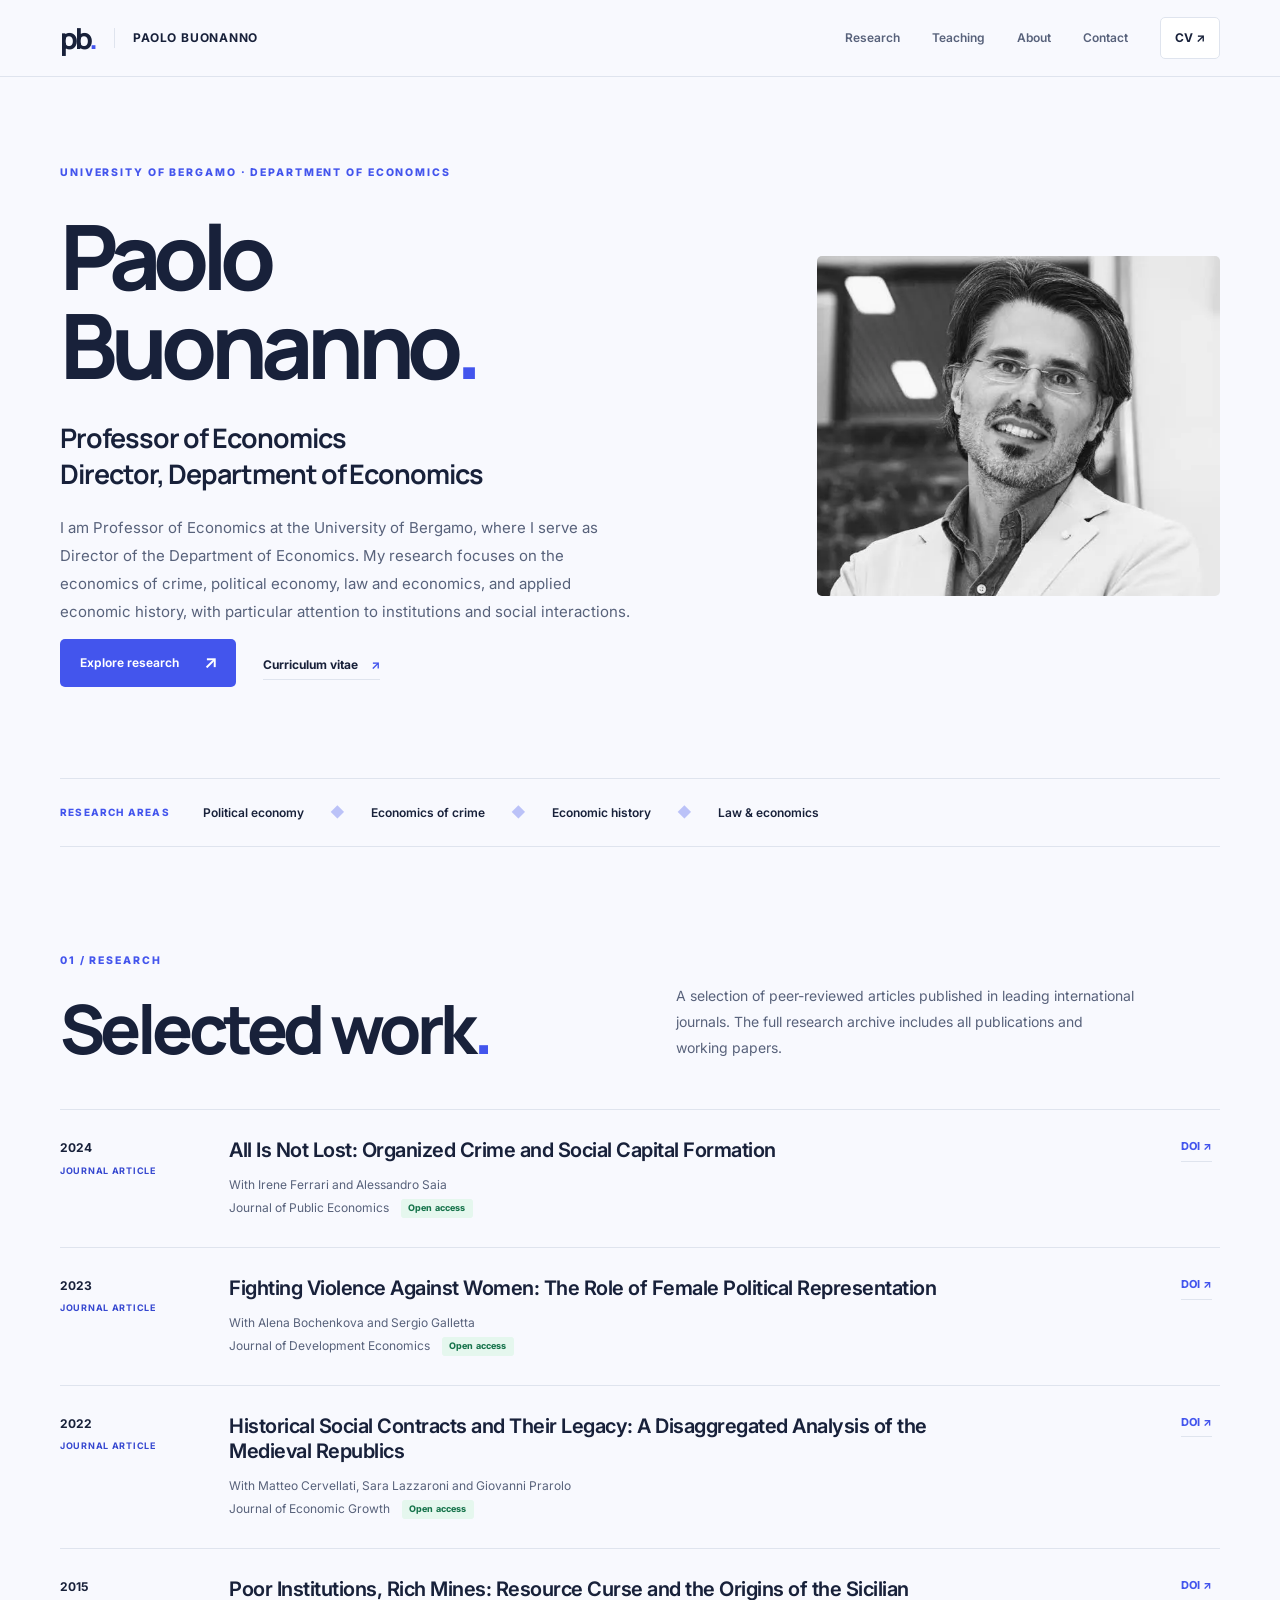
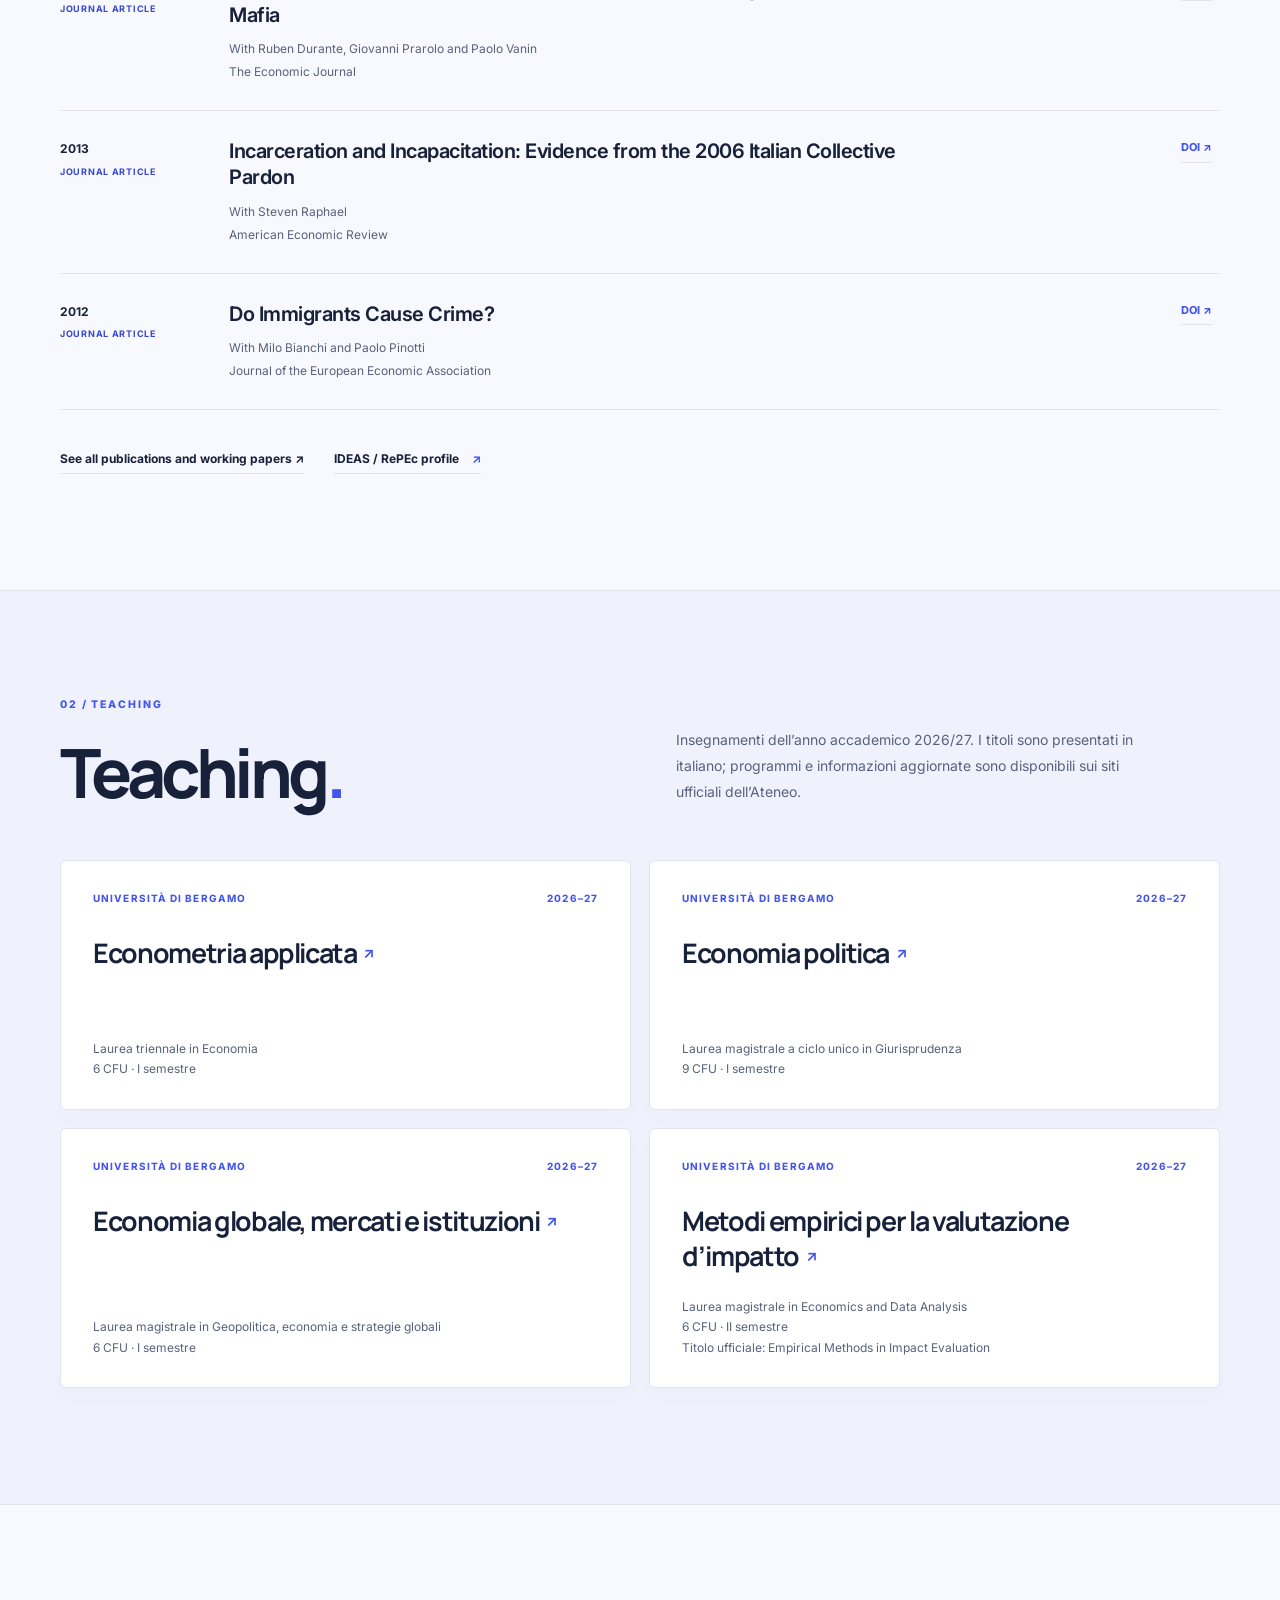
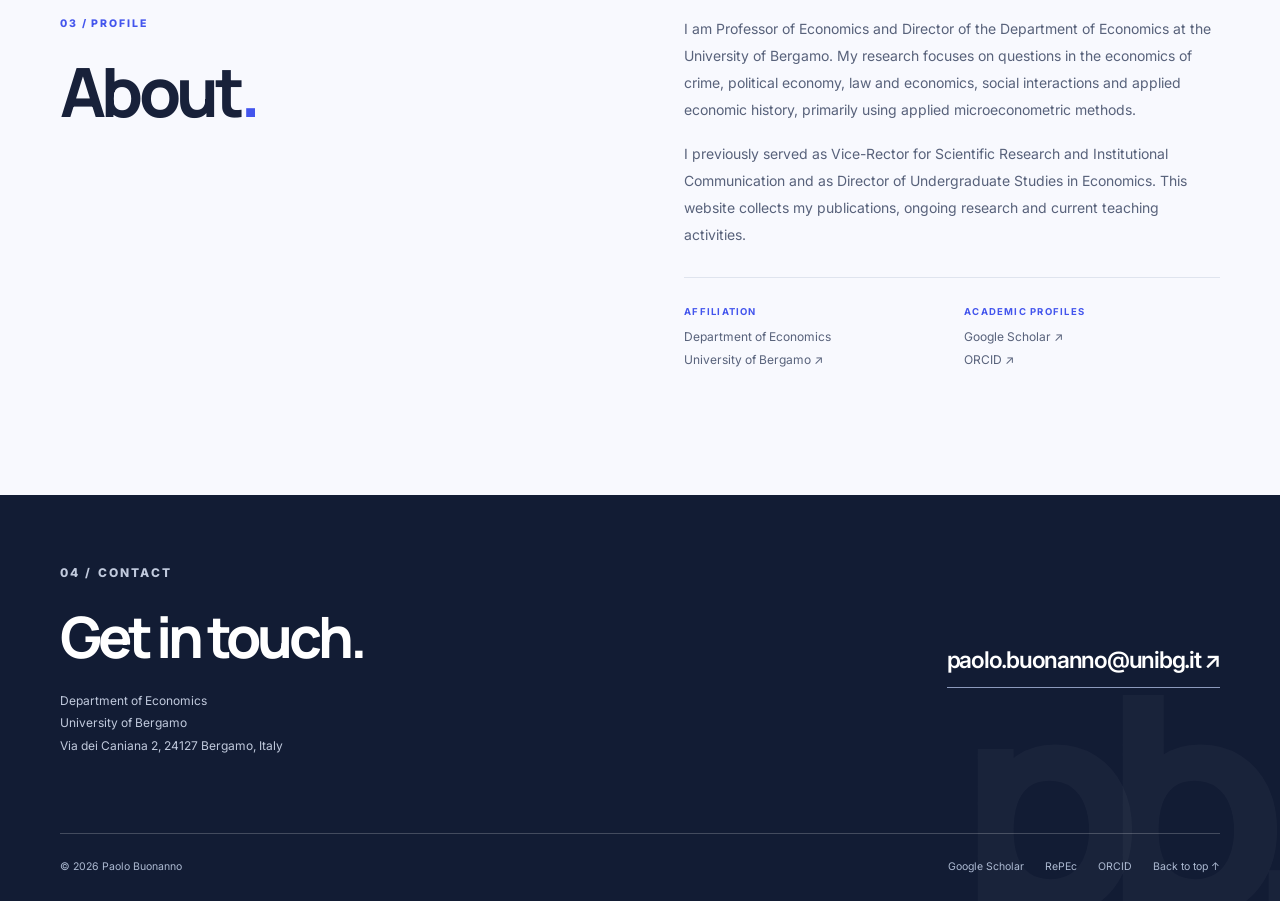
==== commit 481afc16: "Refine homepage introduction and improve mobile text readability" ====
--- a/index.html
+++ b/index.html
@@ -318,6 +318,9 @@
 .intro-block{max-width:720px}.intro-block .intro{margin-bottom:14px}.intro-block .intro-secondary{font-size:13px;line-height:1.85;color:#66718d;margin-bottom:0}.portrait-panel{background:transparent!important;border:0!important;border-radius:6px!important;box-shadow:none!important;overflow:visible!important;padding:0!important;min-height:0!important;height:auto!important;display:block!important}.portrait-panel .portrait-media{height:auto!important;min-height:0!important;width:100%!important;position:static!important;display:block!important}.portrait-panel .portrait-media:before,.portrait-panel .portrait-media:after{content:none!important;display:none!important}.portrait-panel .portrait-media img{display:block!important;width:100%!important;height:auto!important;aspect-ratio:603/508!important;object-fit:contain!important;object-position:center!important;filter:none!important;border:0!important;border-radius:5px!important;box-shadow:none!important;max-width:none!important}.portrait-top,.portrait-footer,.portrait-caption,.portrait-code,.portrait-indicator{display:none!important}
 @media(max-width:760px){.hero-top>.portrait-panel{order:-1!important;max-width:510px!important;margin:0 auto 8px!important}.hero-top{gap:30px!important}.hero{padding-top:33px!important}.hero .eyebrow{margin-bottom:17px!important}.focus-bar{border-left:3px solid #4354e8!important;border-top:0!important;border-bottom:0!important;background:#edf1fd!important;padding:17px 19px!important;gap:10px 16px!important;margin-top:38px!important}.focus-label{color:#4354e8!important}.hero h1{margin-bottom:20px!important}.section-heading{border-bottom:1px solid #dfe4ef!important;padding-bottom:22px!important;margin-bottom:17px!important}.section{padding-top:65px!important;padding-bottom:70px!important}#research{border-top:1px solid #e1e6ef!important}#about{border-top:1px solid #e1e6ef!important}.paper{padding:22px 0!important;border-bottom:1px solid #dce2ee!important}.paper-date{font-weight:700!important}.course{border-left:3px solid #4354e8!important;box-shadow:none!important}.course h3{margin-top:0!important}.research-bottom{border-top:1px solid #dfe4ef!important;padding-top:25px!important}}
 @media(max-width:410px){.hero .portrait-panel{max-width:100%!important}.focus-bar{padding:15px 14px!important}.hero h1{font-size:clamp(53px,12vw,65px)!important}}
+
+/* Mobile legibility only: keep the approved responsive layout unchanged. */
+@media(max-width:760px){.section-lead{font-size:14px;line-height:1.82}.paper-authors,.paper-venue,.course-meta{font-size:13px;line-height:1.65}.paper-link{font-size:12.5px}.focus-tag{font-size:13px}}
 </style><link href="assets/favicon.svg" rel="icon" type="image/svg+xml"/><meta content="Paolo Buonanno | Professor of Economics" property="og:title"/><meta content="Professor of Economics · Director, Department of Economics · University of Bergamo." property="og:description"/><meta content="website" property="og:type"/></head>
 <body><a class="skip-link" href="#main-content">Skip to content</a>
 <header class="site-header">
@@ -340,7 +343,7 @@
 <p class="eyebrow">University of Bergamo · Department of Economics</p>
 <h1 id="person-heading">Paolo <span class="last">Buonanno<span class="dot">.</span></span></h1>
 <p class="role">Professor of Economics<br/>Director, Department of Economics</p>
-<div class="intro-block"><p class="intro">I am Professor of Economics at the University of Bergamo, where I serve as Director of the Department of Economics. My research focuses on the economics of crime, political economy, law and economics, and applied economic history, with particular attention to institutions and social interactions.</p><p class="intro intro-secondary">I teach economics and empirical methods at undergraduate and graduate level. This site brings together my publications, working papers, teaching activities and academic profiles.</p></div>
+<div class="intro-block"><p class="intro">I am Professor of Economics at the University of Bergamo, where I serve as Director of the Department of Economics. My research focuses on the economics of crime, political economy, law and economics, and applied economic history, with particular attention to institutions and social interactions.</p></div>
 <div class="actions"><a class="primary-btn" href="publications.html">Explore research <span aria-hidden="true" class="arrow">↗</span></a><a class="text-link" href="https://www.dropbox.com/s/rftttg65gpblrhf/cv_updated.pdf" rel="noopener noreferrer" target="_blank">Curriculum vitae <span aria-hidden="true">↗</span></a></div>
 </div>
 <aside aria-label="Portrait of Paolo Buonanno" class="portrait-panel"><div class="portrait-media"><img src="[data-uri]" alt="Paolo Buonanno" width="603" height="508" loading="eager" decoding="async"></div></aside>
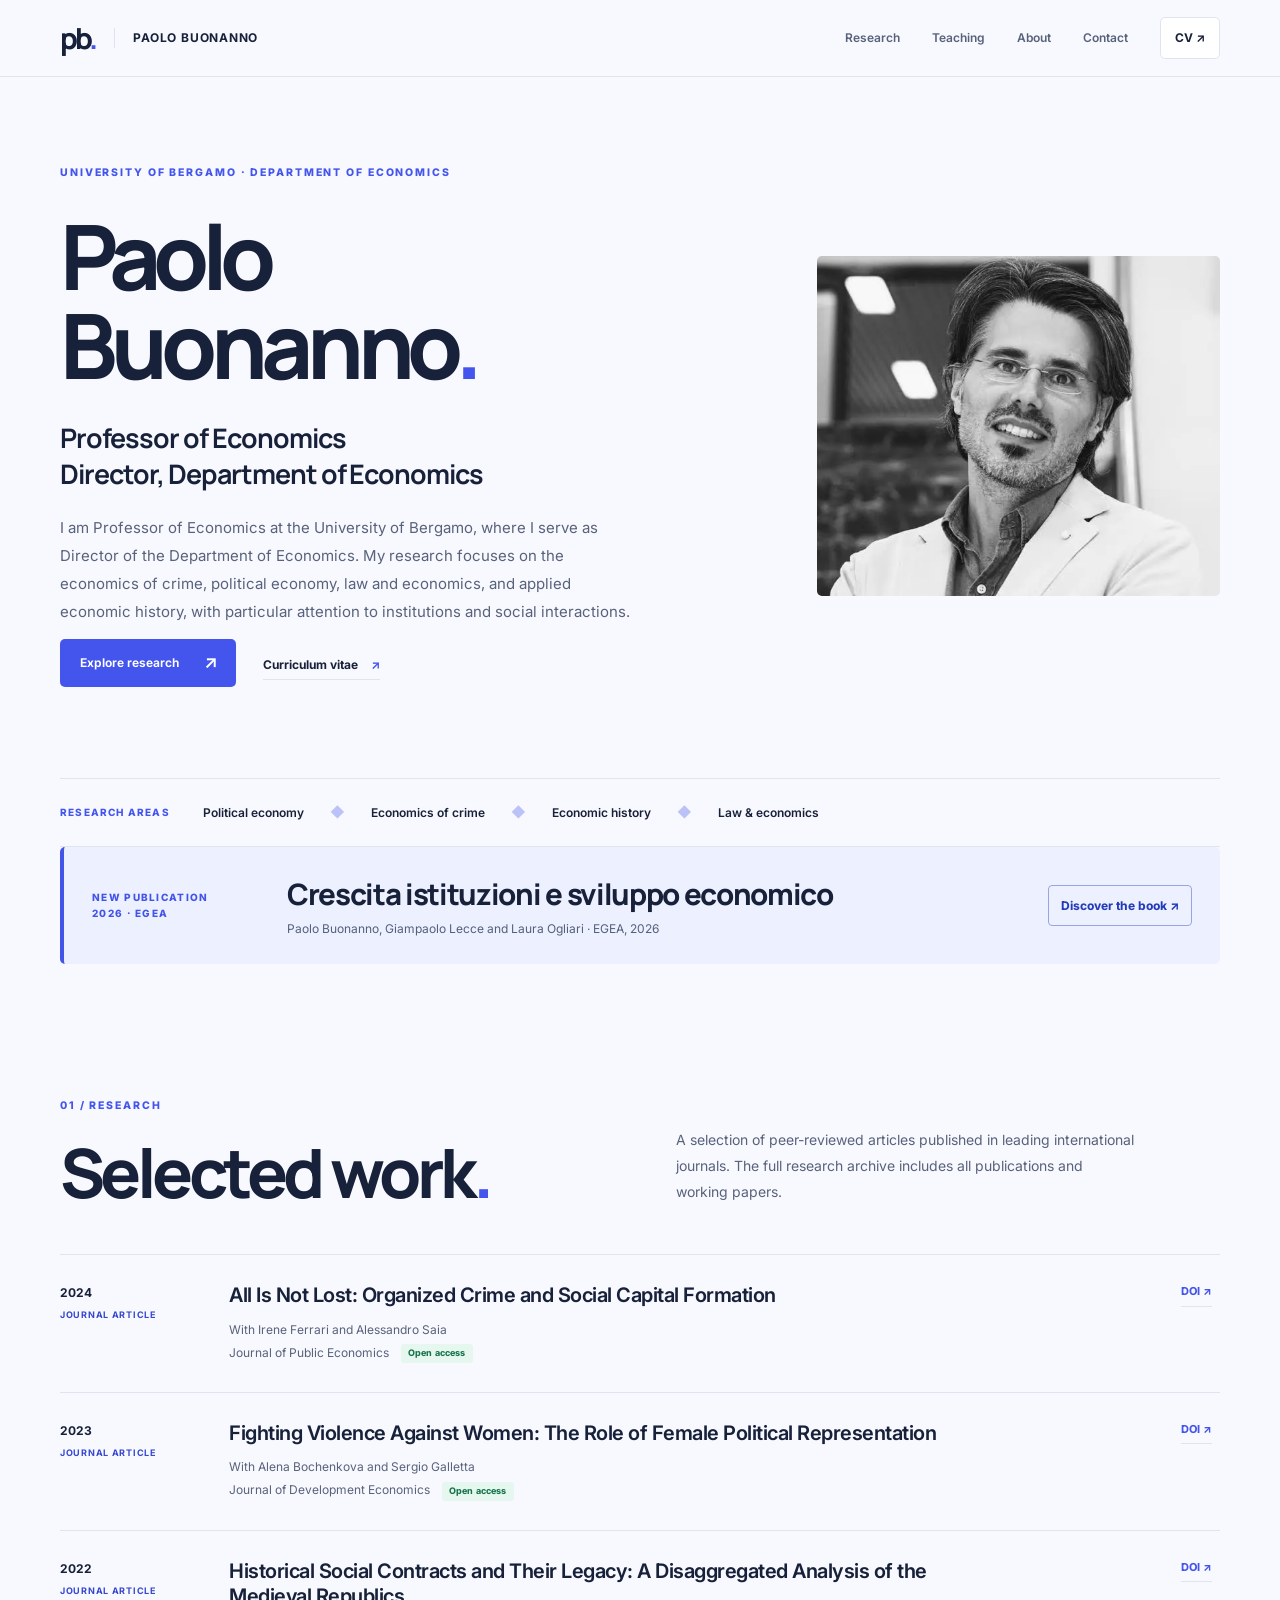
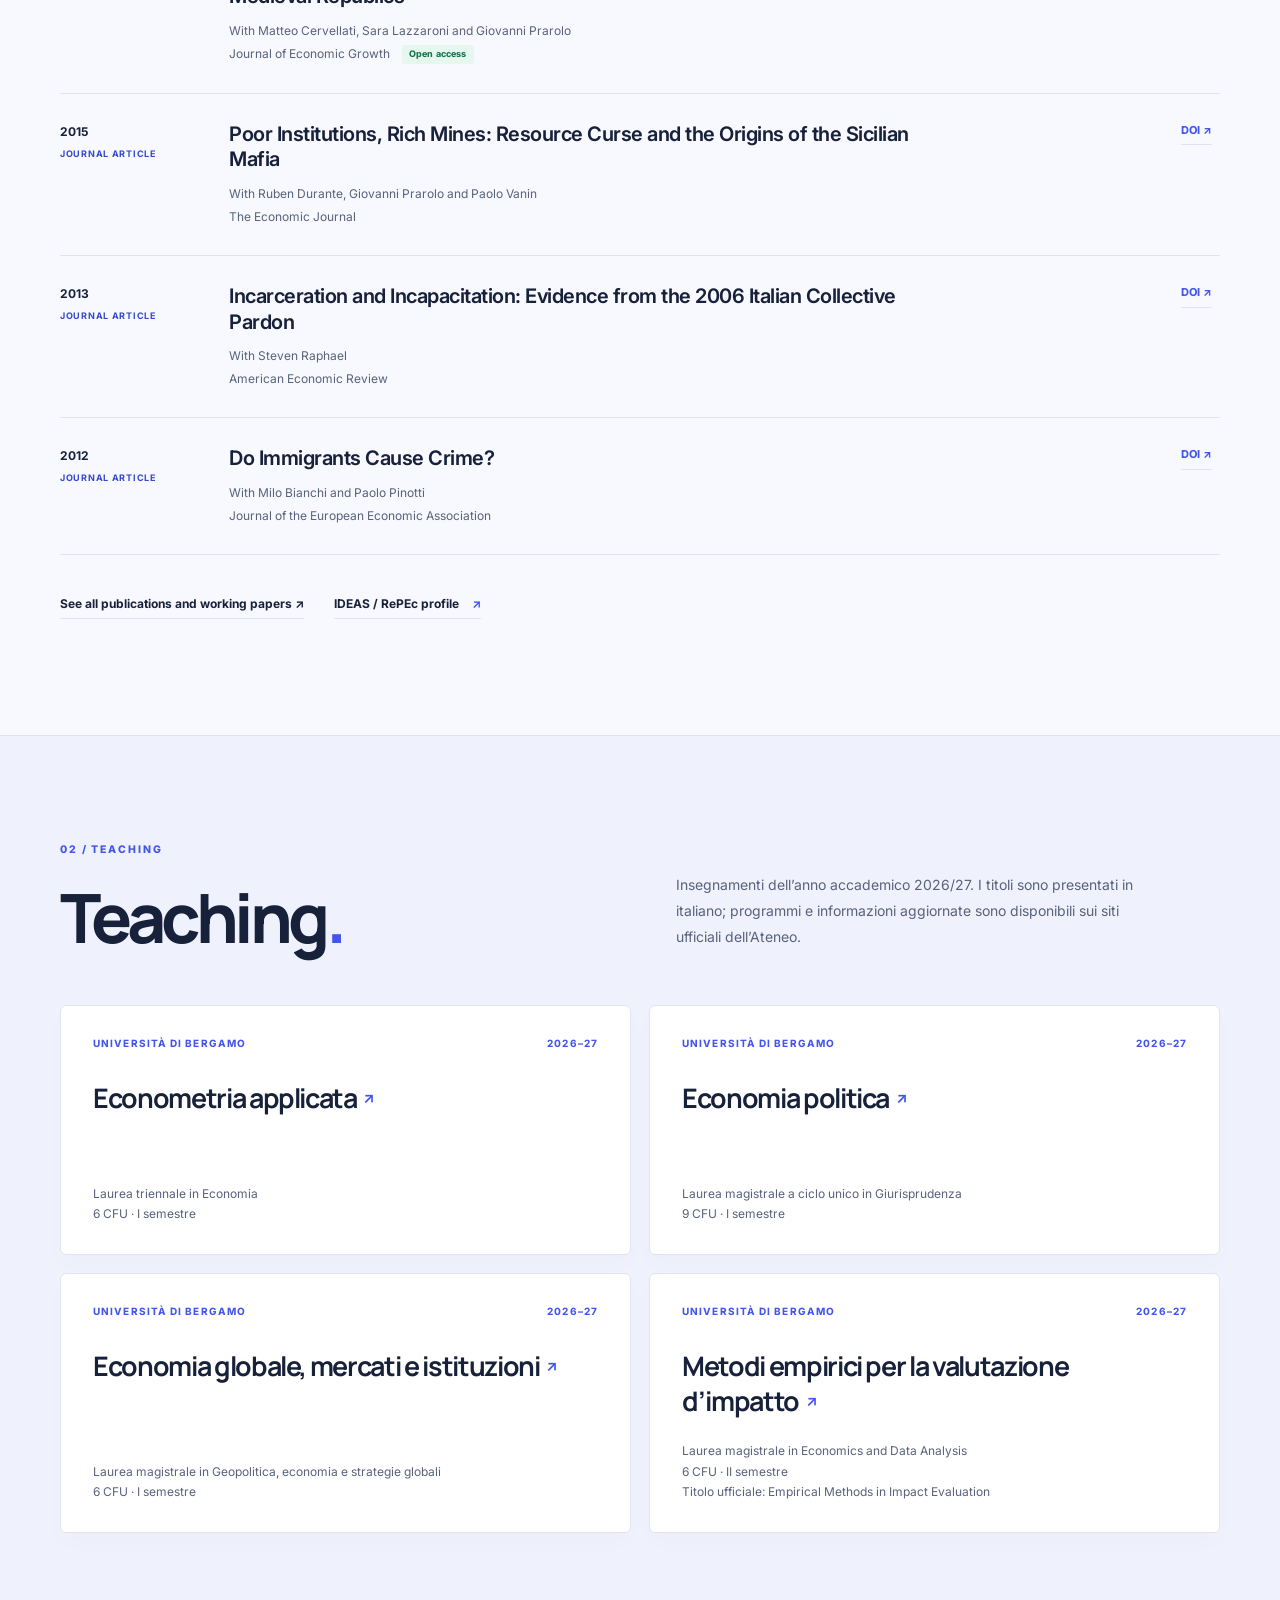
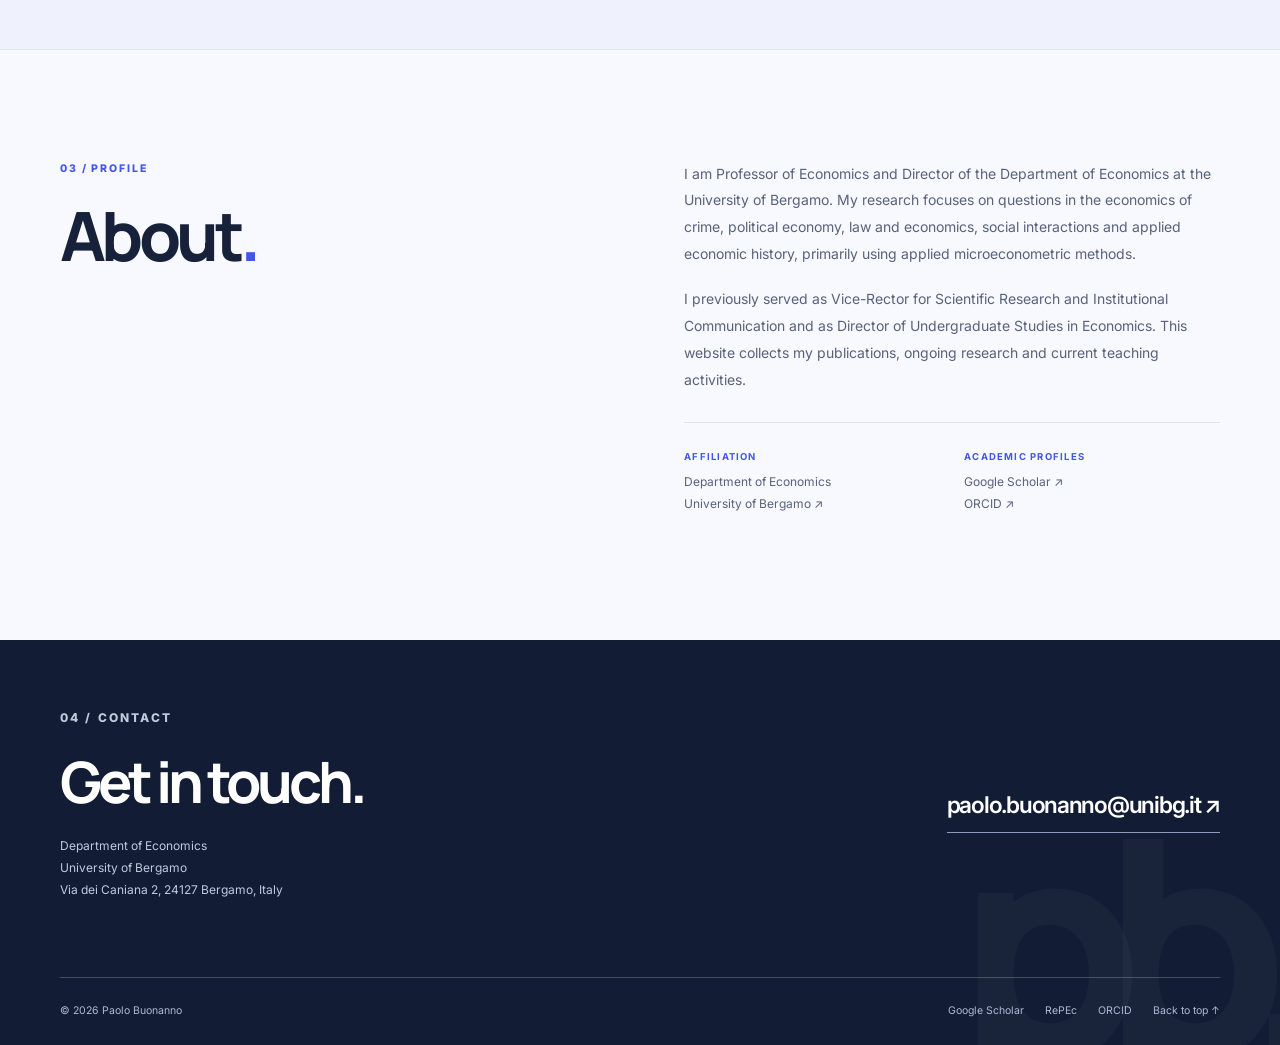
==== commit 15dd1cda: "Feature 2026 EGEA book as a responsive New publication announcement on homepage" ====
--- a/index.html
+++ b/index.html
@@ -321,6 +321,9 @@
 
 /* Mobile legibility only: keep the approved responsive layout unchanged. */
 @media(max-width:760px){.section-lead{font-size:14px;line-height:1.82}.paper-authors,.paper-venue,.course-meta{font-size:13px;line-height:1.65}.paper-link{font-size:12.5px}.focus-tag{font-size:13px}}
+
+/* Newly published book announcement */
+.book-news{padding:0 0 28px}.book-news-card{display:grid;grid-template-columns:170px 1fr auto;align-items:center;gap:25px;padding:25px 28px;background:#edf1ff;border-left:4px solid #4354e8;border-radius:5px}.book-news-kicker{font-family:var(--sans);font-size:10px;font-weight:800;letter-spacing:.13em;text-transform:uppercase;color:#4354e8}.book-news-title{font-family:var(--display);font-weight:760;letter-spacing:-.045em;font-size:clamp(22px,2.3vw,30px);line-height:1.24;margin:4px 0 7px}.book-news-meta{font-size:12px;color:#53607b;margin:0}.book-news-cta{display:inline-block;padding:10px 12px;border:1px solid #98a5e2;border-radius:4px;font-size:12px;font-weight:750;white-space:nowrap;color:#243cba}.book-news-cta:hover{background:#4354e8;color:#fff;border-color:#4354e8}@media(max-width:760px){.book-news{padding:0 0 26px}.book-news-card{grid-template-columns:1fr;gap:9px;padding:23px 22px}.book-news-title{font-size:23px}.book-news-meta{font-size:13px;line-height:1.55}.book-news-cta{justify-self:start;margin-top:8px}}
 </style><link href="assets/favicon.svg" rel="icon" type="image/svg+xml"/><meta content="Paolo Buonanno | Professor of Economics" property="og:title"/><meta content="Professor of Economics · Director, Department of Economics · University of Bergamo." property="og:description"/><meta content="website" property="og:type"/></head>
 <body><a class="skip-link" href="#main-content">Skip to content</a>
 <header class="site-header">
@@ -350,6 +353,7 @@
 </div>
 <div aria-label="Research areas" class="focus-bar"><span class="focus-label">Research areas</span><span class="focus-tag">Political economy</span><span class="focus-dot">◆</span><span class="focus-tag">Economics of crime</span><span class="focus-dot">◆</span><span class="focus-tag">Economic history</span><span class="focus-dot">◆</span><span class="focus-tag">Law &amp; economics</span></div>
 </section>
+<section class="book-news container" aria-label="New publication"><div class="book-news-card"><div class="book-news-kicker">New publication<br>2026 · EGEA</div><div><h2 class="book-news-title">Crescita istituzioni e sviluppo economico</h2><p class="book-news-meta">Paolo Buonanno, Giampaolo Lecce and Laura Ogliari · EGEA, 2026</p></div><a class="book-news-cta" href="https://www.egeaeditore.it/ita/prodotti/economia/crescita-istituzioni-e-sviluppo-economico.aspx" target="_blank" rel="noopener noreferrer">Discover the book ↗</a></div></section>
 <section aria-labelledby="research-heading" class="section container" id="research">
 <div class="section-heading"><div><p class="section-kicker">01 / Research</p><h2 id="research-heading">Selected work<span class="period">.</span></h2></div><p class="section-lead">A selection of peer-reviewed articles published in leading international journals. The full research archive includes all publications and working papers.</p></div>
 <div class="paper-list" id="paper-list"><article class="paper" data-type="journal"><div class="paper-date">2024<span>Journal article</span></div><div><h3><a href="https://doi.org/10.1016/j.jpubeco.2024.105257" rel="noopener noreferrer" target="_blank">All Is Not Lost: Organized Crime and Social Capital Formation</a></h3><p class="paper-authors">With Irene Ferrari and Alessandro Saia</p><p class="paper-venue">Journal of Public Economics <span class="oa-badge">Open access</span></p></div><a class="paper-link" href="https://doi.org/10.1016/j.jpubeco.2024.105257" rel="noopener noreferrer" target="_blank">DOI ↗</a></article><article class="paper" data-type="journal"><div class="paper-date">2023<span>Journal article</span></div><div><h3><a href="https://doi.org/10.1016/j.jdeveco.2023.103140" rel="noopener noreferrer" target="_blank">Fighting Violence Against Women: The Role of Female Political Representation</a></h3><p class="paper-authors">With Alena Bochenkova and Sergio Galletta</p><p class="paper-venue">Journal of Development Economics <span class="oa-badge">Open access</span></p></div><a class="paper-link" href="https://doi.org/10.1016/j.jdeveco.2023.103140" rel="noopener noreferrer" target="_blank">DOI ↗</a></article><article class="paper" data-type="journal"><div class="paper-date">2022<span>Journal article</span></div><div><h3><a href="https://doi.org/10.1007/s10887-022-09209-1" rel="noopener noreferrer" target="_blank">Historical Social Contracts and Their Legacy: A Disaggregated Analysis of the Medieval Republics</a></h3><p class="paper-authors">With Matteo Cervellati, Sara Lazzaroni and Giovanni Prarolo</p><p class="paper-venue">Journal of Economic Growth <span class="oa-badge">Open access</span></p></div><a class="paper-link" href="https://doi.org/10.1007/s10887-022-09209-1" rel="noopener noreferrer" target="_blank">DOI ↗</a></article><article class="paper" data-type="journal"><div class="paper-date">2015<span>Journal article</span></div><div><h3><a href="https://doi.org/10.1111/ecoj.12236" rel="noopener noreferrer" target="_blank">Poor Institutions, Rich Mines: Resource Curse and the Origins of the Sicilian Mafia</a></h3><p class="paper-authors">With Ruben Durante, Giovanni Prarolo and Paolo Vanin</p><p class="paper-venue">The Economic Journal </p></div><a class="paper-link" href="https://doi.org/10.1111/ecoj.12236" rel="noopener noreferrer" target="_blank">DOI ↗</a></article><article class="paper" data-type="journal"><div class="paper-date">2013<span>Journal article</span></div><div><h3><a href="https://doi.org/10.1257/aer.103.6.2437" rel="noopener noreferrer" target="_blank">Incarceration and Incapacitation: Evidence from the 2006 Italian Collective Pardon</a></h3><p class="paper-authors">With Steven Raphael</p><p class="paper-venue">American Economic Review </p></div><a class="paper-link" href="https://doi.org/10.1257/aer.103.6.2437" rel="noopener noreferrer" target="_blank">DOI ↗</a></article><article class="paper" data-type="journal"><div class="paper-date">2012<span>Journal article</span></div><div><h3><a href="https://doi.org/10.1111/j.1542-4774.2012.01085.x" rel="noopener noreferrer" target="_blank">Do Immigrants Cause Crime?</a></h3><p class="paper-authors">With Milo Bianchi and Paolo Pinotti</p><p class="paper-venue">Journal of the European Economic Association </p></div><a class="paper-link" href="https://doi.org/10.1111/j.1542-4774.2012.01085.x" rel="noopener noreferrer" target="_blank">DOI ↗</a></article></div>
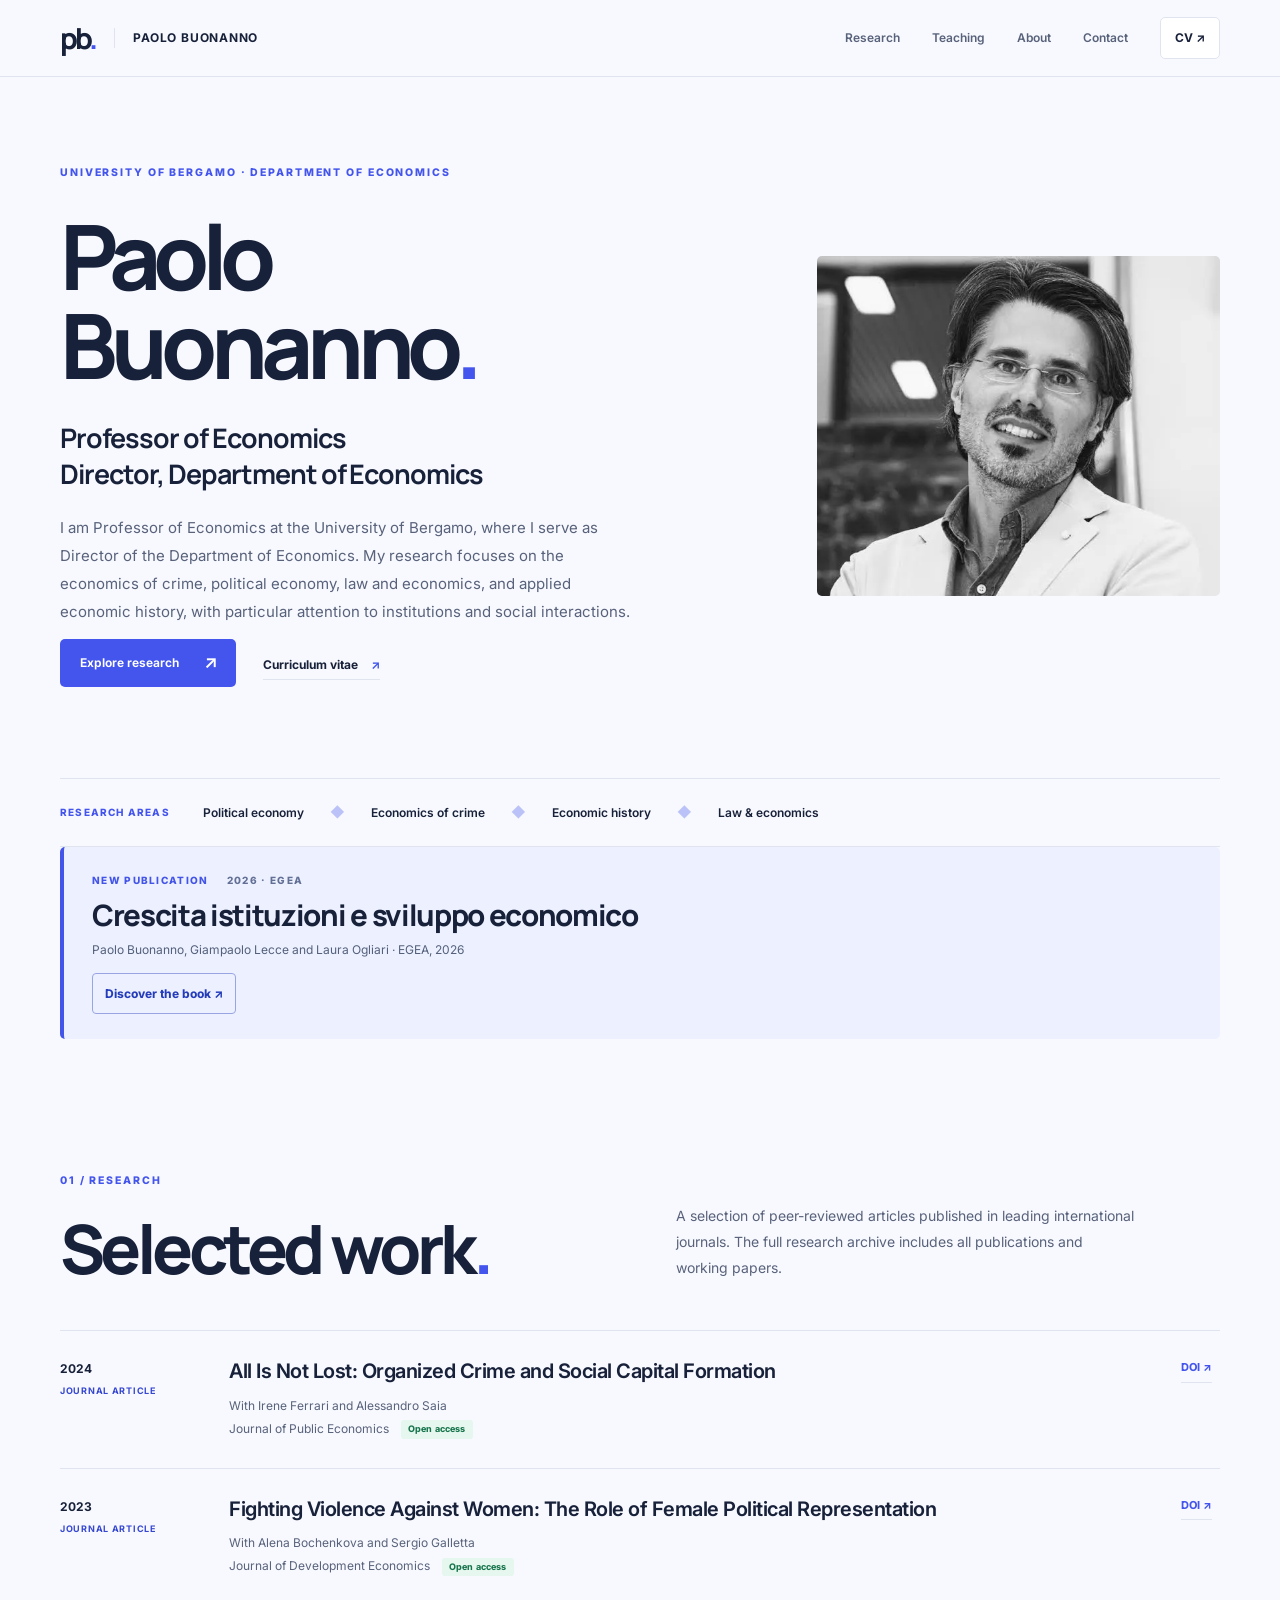
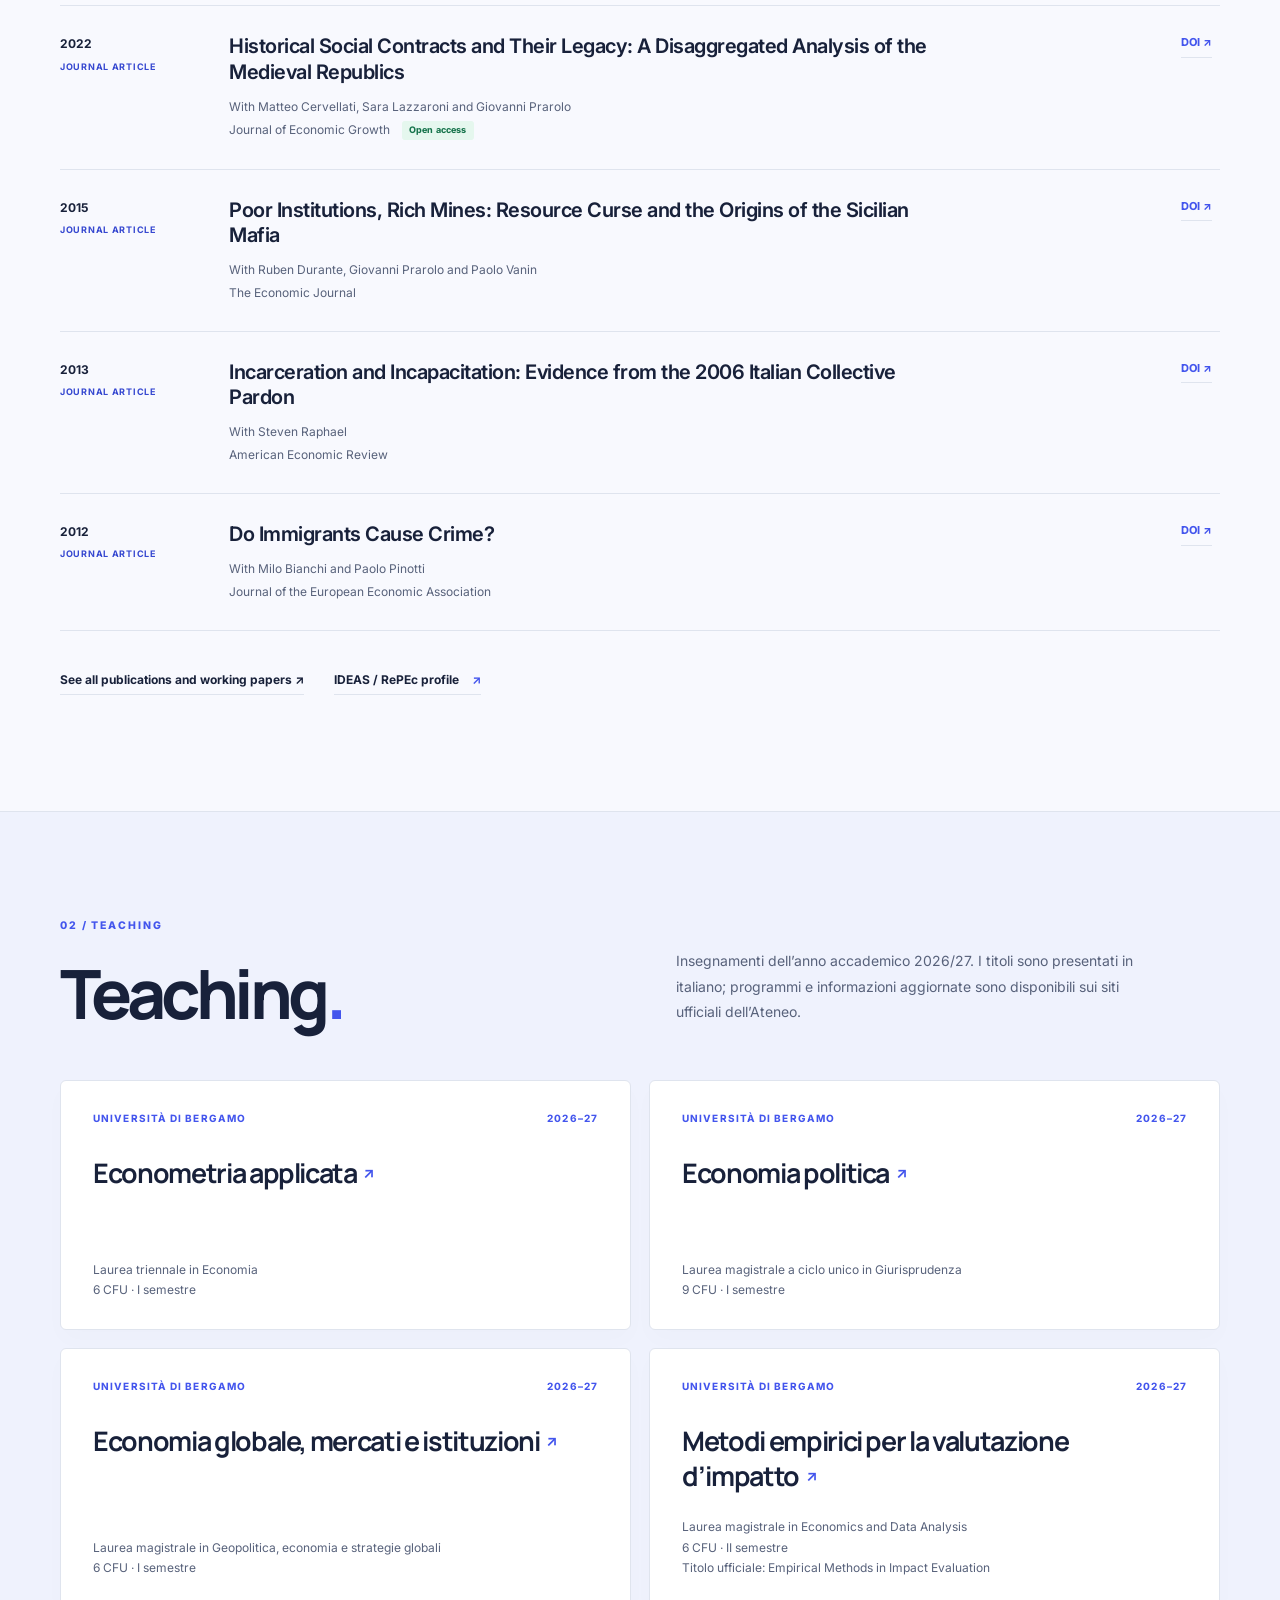
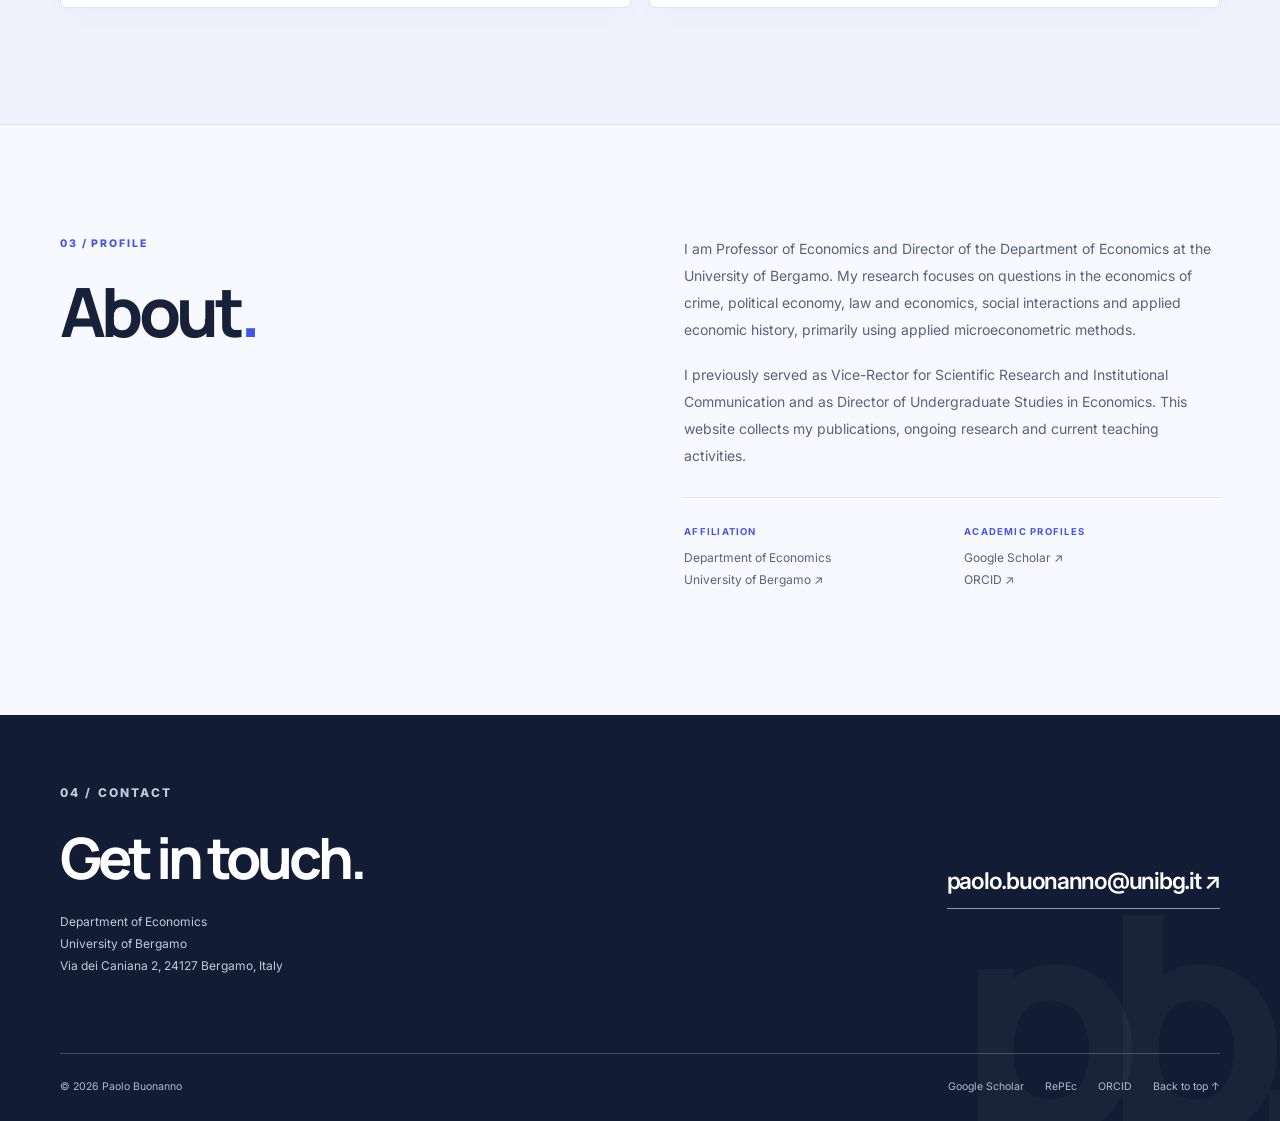
==== commit 1e5827be: "Add responsive EGEA book cover thumbnail to homepage announcement" ====
--- a/index.html
+++ b/index.html
@@ -324,6 +324,34 @@
 
 /* Newly published book announcement */
 .book-news{padding:0 0 28px}.book-news-card{display:grid;grid-template-columns:170px 1fr auto;align-items:center;gap:25px;padding:25px 28px;background:#edf1ff;border-left:4px solid #4354e8;border-radius:5px}.book-news-kicker{font-family:var(--sans);font-size:10px;font-weight:800;letter-spacing:.13em;text-transform:uppercase;color:#4354e8}.book-news-title{font-family:var(--display);font-weight:760;letter-spacing:-.045em;font-size:clamp(22px,2.3vw,30px);line-height:1.24;margin:4px 0 7px}.book-news-meta{font-size:12px;color:#53607b;margin:0}.book-news-cta{display:inline-block;padding:10px 12px;border:1px solid #98a5e2;border-radius:4px;font-size:12px;font-weight:750;white-space:nowrap;color:#243cba}.book-news-cta:hover{background:#4354e8;color:#fff;border-color:#4354e8}@media(max-width:760px){.book-news{padding:0 0 26px}.book-news-card{grid-template-columns:1fr;gap:9px;padding:23px 22px}.book-news-title{font-size:23px}.book-news-meta{font-size:13px;line-height:1.55}.book-news-cta{justify-self:start;margin-top:8px}}
+
+/* Book cover within the new publication announcement. Mobile layout otherwise unchanged. */
+.book-news .book-news-card{grid-template-columns:126px minmax(0,1fr);gap:25px;align-items:center}
+.book-news-cover{display:block;width:126px;align-self:center}
+.book-news-cover img{display:block;width:126px;height:180px;object-fit:contain;border-radius:3px;background:#fff;box-shadow:0 10px 18px rgba(25,37,74,.12)}
+.book-news-details{min-width:0}
+.book-news-kicker{margin-bottom:9px}
+.book-news-kicker span{margin-left:15px;color:#637096}
+.book-news-meta{margin-bottom:13px;line-height:1.65}
+.book-news-details .book-news-cta{display:inline-flex;align-items:center}
+.book-news-card.no-cover{grid-template-columns:minmax(0,1fr)}
+.book-news-card.no-cover .book-news-cover{display:none}
+@media(max-width:760px){
+.book-news .book-news-card{grid-template-columns:98px minmax(0,1fr);gap:17px;align-items:start;padding:20px}
+.book-news-cover,.book-news-cover img{width:98px}
+.book-news-cover img{height:142px}
+.book-news-kicker{font-size:10px;line-height:1.65}
+.book-news-kicker span{display:block;margin-left:0}
+.book-news-title{font-size:21px;line-height:1.25}
+.book-news-meta{font-size:12.5px;line-height:1.55}
+.book-news-cta{font-size:12px}
+}
+@media(max-width:365px){
+.book-news .book-news-card{grid-template-columns:82px minmax(0,1fr);gap:12px;padding:16px}
+.book-news-cover,.book-news-cover img{width:82px}
+.book-news-cover img{height:119px}
+.book-news-title{font-size:19px}
+}
 </style><link href="assets/favicon.svg" rel="icon" type="image/svg+xml"/><meta content="Paolo Buonanno | Professor of Economics" property="og:title"/><meta content="Professor of Economics · Director, Department of Economics · University of Bergamo." property="og:description"/><meta content="website" property="og:type"/></head>
 <body><a class="skip-link" href="#main-content">Skip to content</a>
 <header class="site-header">
@@ -353,7 +381,16 @@
 </div>
 <div aria-label="Research areas" class="focus-bar"><span class="focus-label">Research areas</span><span class="focus-tag">Political economy</span><span class="focus-dot">◆</span><span class="focus-tag">Economics of crime</span><span class="focus-dot">◆</span><span class="focus-tag">Economic history</span><span class="focus-dot">◆</span><span class="focus-tag">Law &amp; economics</span></div>
 </section>
-<section class="book-news container" aria-label="New publication"><div class="book-news-card"><div class="book-news-kicker">New publication<br>2026 · EGEA</div><div><h2 class="book-news-title">Crescita istituzioni e sviluppo economico</h2><p class="book-news-meta">Paolo Buonanno, Giampaolo Lecce and Laura Ogliari · EGEA, 2026</p></div><a class="book-news-cta" href="https://www.egeaeditore.it/ita/prodotti/economia/crescita-istituzioni-e-sviluppo-economico.aspx" target="_blank" rel="noopener noreferrer">Discover the book ↗</a></div></section>
+<section class="book-news container" aria-label="New publication">
+<div class="book-news-card" id="book-news-card">
+<a class="book-news-cover" href="https://www.egeaeditore.it/ita/prodotti/economia/crescita-istituzioni-e-sviluppo-economico.aspx" target="_blank" rel="noopener noreferrer" aria-label="Book cover: Crescita istituzioni e sviluppo economico">
+<img id="egea-book-cover" src="https://covers.openlibrary.org/b/isbn/9788823824225-L.jpg?default=false" alt="Copertina di Crescita istituzioni e sviluppo economico (EGEA, 2026)" width="126" height="180" loading="lazy" decoding="async">
+</a>
+<div class="book-news-details"><div class="book-news-kicker">New publication <span>2026 · EGEA</span></div>
+<h2 class="book-news-title">Crescita istituzioni e sviluppo economico</h2>
+<p class="book-news-meta">Paolo Buonanno, Giampaolo Lecce and Laura Ogliari · EGEA, 2026</p>
+<a class="book-news-cta" href="https://www.egeaeditore.it/ita/prodotti/economia/crescita-istituzioni-e-sviluppo-economico.aspx" target="_blank" rel="noopener noreferrer">Discover the book ↗</a></div>
+</div></section>
 <section aria-labelledby="research-heading" class="section container" id="research">
 <div class="section-heading"><div><p class="section-kicker">01 / Research</p><h2 id="research-heading">Selected work<span class="period">.</span></h2></div><p class="section-lead">A selection of peer-reviewed articles published in leading international journals. The full research archive includes all publications and working papers.</p></div>
 <div class="paper-list" id="paper-list"><article class="paper" data-type="journal"><div class="paper-date">2024<span>Journal article</span></div><div><h3><a href="https://doi.org/10.1016/j.jpubeco.2024.105257" rel="noopener noreferrer" target="_blank">All Is Not Lost: Organized Crime and Social Capital Formation</a></h3><p class="paper-authors">With Irene Ferrari and Alessandro Saia</p><p class="paper-venue">Journal of Public Economics <span class="oa-badge">Open access</span></p></div><a class="paper-link" href="https://doi.org/10.1016/j.jpubeco.2024.105257" rel="noopener noreferrer" target="_blank">DOI ↗</a></article><article class="paper" data-type="journal"><div class="paper-date">2023<span>Journal article</span></div><div><h3><a href="https://doi.org/10.1016/j.jdeveco.2023.103140" rel="noopener noreferrer" target="_blank">Fighting Violence Against Women: The Role of Female Political Representation</a></h3><p class="paper-authors">With Alena Bochenkova and Sergio Galletta</p><p class="paper-venue">Journal of Development Economics <span class="oa-badge">Open access</span></p></div><a class="paper-link" href="https://doi.org/10.1016/j.jdeveco.2023.103140" rel="noopener noreferrer" target="_blank">DOI ↗</a></article><article class="paper" data-type="journal"><div class="paper-date">2022<span>Journal article</span></div><div><h3><a href="https://doi.org/10.1007/s10887-022-09209-1" rel="noopener noreferrer" target="_blank">Historical Social Contracts and Their Legacy: A Disaggregated Analysis of the Medieval Republics</a></h3><p class="paper-authors">With Matteo Cervellati, Sara Lazzaroni and Giovanni Prarolo</p><p class="paper-venue">Journal of Economic Growth <span class="oa-badge">Open access</span></p></div><a class="paper-link" href="https://doi.org/10.1007/s10887-022-09209-1" rel="noopener noreferrer" target="_blank">DOI ↗</a></article><article class="paper" data-type="journal"><div class="paper-date">2015<span>Journal article</span></div><div><h3><a href="https://doi.org/10.1111/ecoj.12236" rel="noopener noreferrer" target="_blank">Poor Institutions, Rich Mines: Resource Curse and the Origins of the Sicilian Mafia</a></h3><p class="paper-authors">With Ruben Durante, Giovanni Prarolo and Paolo Vanin</p><p class="paper-venue">The Economic Journal </p></div><a class="paper-link" href="https://doi.org/10.1111/ecoj.12236" rel="noopener noreferrer" target="_blank">DOI ↗</a></article><article class="paper" data-type="journal"><div class="paper-date">2013<span>Journal article</span></div><div><h3><a href="https://doi.org/10.1257/aer.103.6.2437" rel="noopener noreferrer" target="_blank">Incarceration and Incapacitation: Evidence from the 2006 Italian Collective Pardon</a></h3><p class="paper-authors">With Steven Raphael</p><p class="paper-venue">American Economic Review </p></div><a class="paper-link" href="https://doi.org/10.1257/aer.103.6.2437" rel="noopener noreferrer" target="_blank">DOI ↗</a></article><article class="paper" data-type="journal"><div class="paper-date">2012<span>Journal article</span></div><div><h3><a href="https://doi.org/10.1111/j.1542-4774.2012.01085.x" rel="noopener noreferrer" target="_blank">Do Immigrants Cause Crime?</a></h3><p class="paper-authors">With Milo Bianchi and Paolo Pinotti</p><p class="paper-venue">Journal of the European Economic Association </p></div><a class="paper-link" href="https://doi.org/10.1111/j.1542-4774.2012.01085.x" rel="noopener noreferrer" target="_blank">DOI ↗</a></article></div>
@@ -363,5 +400,23 @@
 <section aria-labelledby="about-heading" class="about container" id="about"><div class="about-layout"><div><p class="section-kicker">03 / Profile</p><h2 id="about-heading">About<span class="period">.</span></h2></div><div><p>I am Professor of Economics and Director of the Department of Economics at the University of Bergamo. My research focuses on questions in the economics of crime, political economy, law and economics, social interactions and applied economic history, primarily using applied microeconometric methods.</p><p>I previously served as Vice-Rector for Scientific Research and Institutional Communication and as Director of Undergraduate Studies in Economics. This website collects my publications, ongoing research and current teaching activities.</p><div class="about-meta"><div><strong>Affiliation</strong><a href="https://dse.unibg.it/" rel="noopener noreferrer" target="_blank">Department of Economics<br/>University of Bergamo ↗</a></div><div><strong>Academic profiles</strong><a href="https://scholar.google.it/citations?hl=it&amp;user=VG374doAAAAJ" rel="noopener noreferrer" target="_blank">Google Scholar ↗</a><br/><a href="https://orcid.org/0000-0001-8838-3904" rel="noopener noreferrer" target="_blank">ORCID ↗</a></div></div></div></div></section>
 </main>
 <footer class="footer" id="contact"><div class="container"><div class="footer-top"><div><p class="section-kicker">04 / Contact</p><h2>Get in touch.</h2><p>Department of Economics<br/>University of Bergamo<br/>Via dei Caniana 2, 24127 Bergamo, Italy</p></div><a class="footer-email" href="mailto:paolo.buonanno@unibg.it">paolo.buonanno@unibg.it ↗</a></div><div class="footer-bottom"><span>© 2026 Paolo Buonanno</span><div class="footer-links"><a href="https://scholar.google.it/citations?hl=it&amp;user=VG374doAAAAJ" rel="noopener noreferrer" target="_blank">Google Scholar</a><a href="https://ideas.repec.org/e/pbu102.html" rel="noopener noreferrer" target="_blank">RePEc</a><a href="https://orcid.org/0000-0001-8838-3904" rel="noopener noreferrer" target="_blank">ORCID</a><a href="#main-content">Back to top ↑</a></div></div></div></footer>
-<script>(function(){const b=document.getElementById('menuButton'),n=document.getElementById('main-nav');if(b&&n){b.addEventListener('click',()=>{const v=b.getAttribute('aria-expanded')!=='true';b.setAttribute('aria-expanded',String(v));n.dataset.open=String(v);b.textContent=v?'×':'☰'});n.querySelectorAll('a').forEach(a=>a.addEventListener('click',()=>{b.setAttribute('aria-expanded','false');n.dataset.open='false';b.textContent='☰'}));}})();</script></body>
+<script>(function(){const b=document.getElementById('menuButton'),n=document.getElementById('main-nav');if(b&&n){b.addEventListener('click',()=>{const v=b.getAttribute('aria-expanded')!=='true';b.setAttribute('aria-expanded',String(v));n.dataset.open=String(v);b.textContent=v?'×':'☰'});n.querySelectorAll('a').forEach(a=>a.addEventListener('click',()=>{b.setAttribute('aria-expanded','false');n.dataset.open='false';b.textContent='☰'}));}})();</script><script>
+(function(){
+  const cover=document.getElementById('egea-book-cover');
+  const card=document.getElementById('book-news-card');
+  if(!cover||!card)return;
+  const urls=[
+    'https://covers.openlibrary.org/b/isbn/9788823824225-L.jpg?default=false',
+    'https://www.ibs.it/images/9788823824225_0_0_300_80.jpg',
+    'https://books.google.com/books/content?vid=ISBN9788823824225&printsec=frontcover&img=1&zoom=1'
+  ];
+  let i=0;
+  function next(){
+    i++;
+    if(i<urls.length){cover.src=urls[i];}else{card.classList.add('no-cover');}
+  }
+  cover.addEventListener('error',next);
+  cover.addEventListener('load',function(){if(cover.naturalWidth<10||cover.naturalHeight<10)next();});
+})();
+</script></body>
 </html>
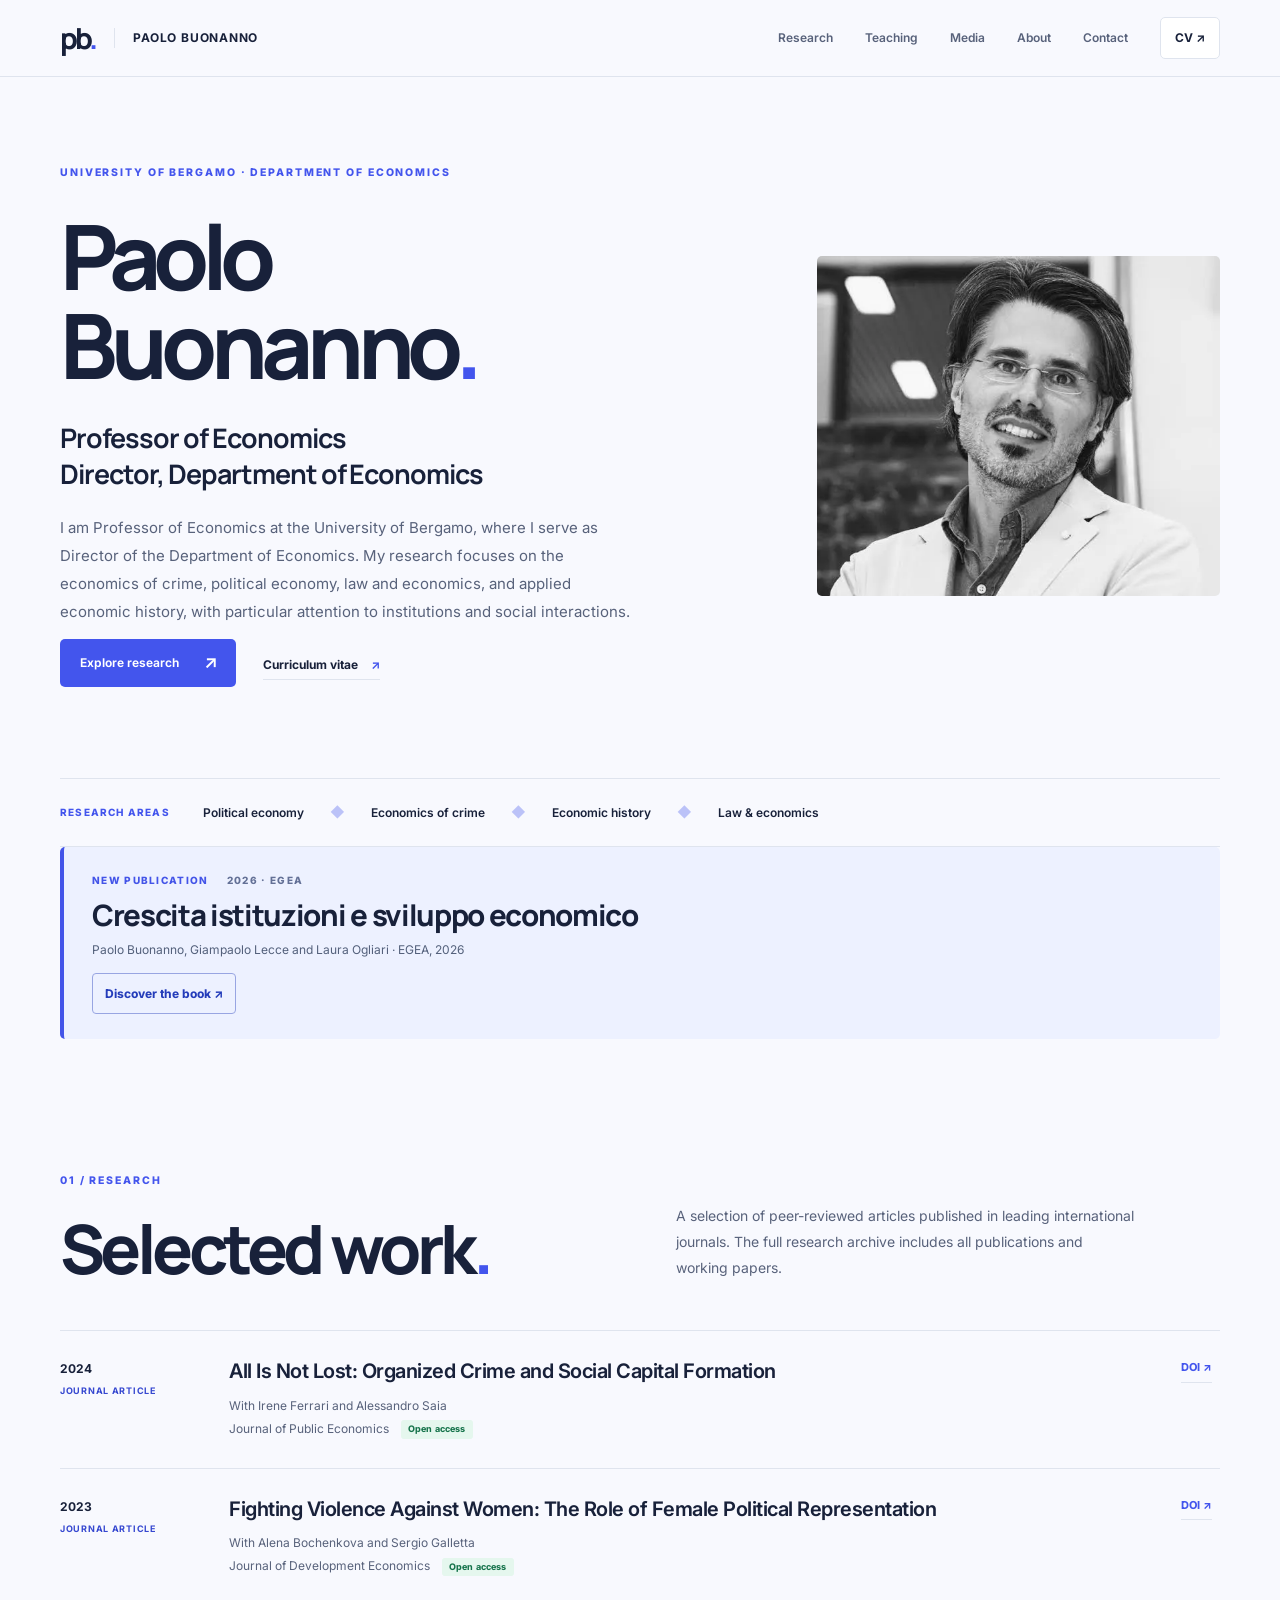
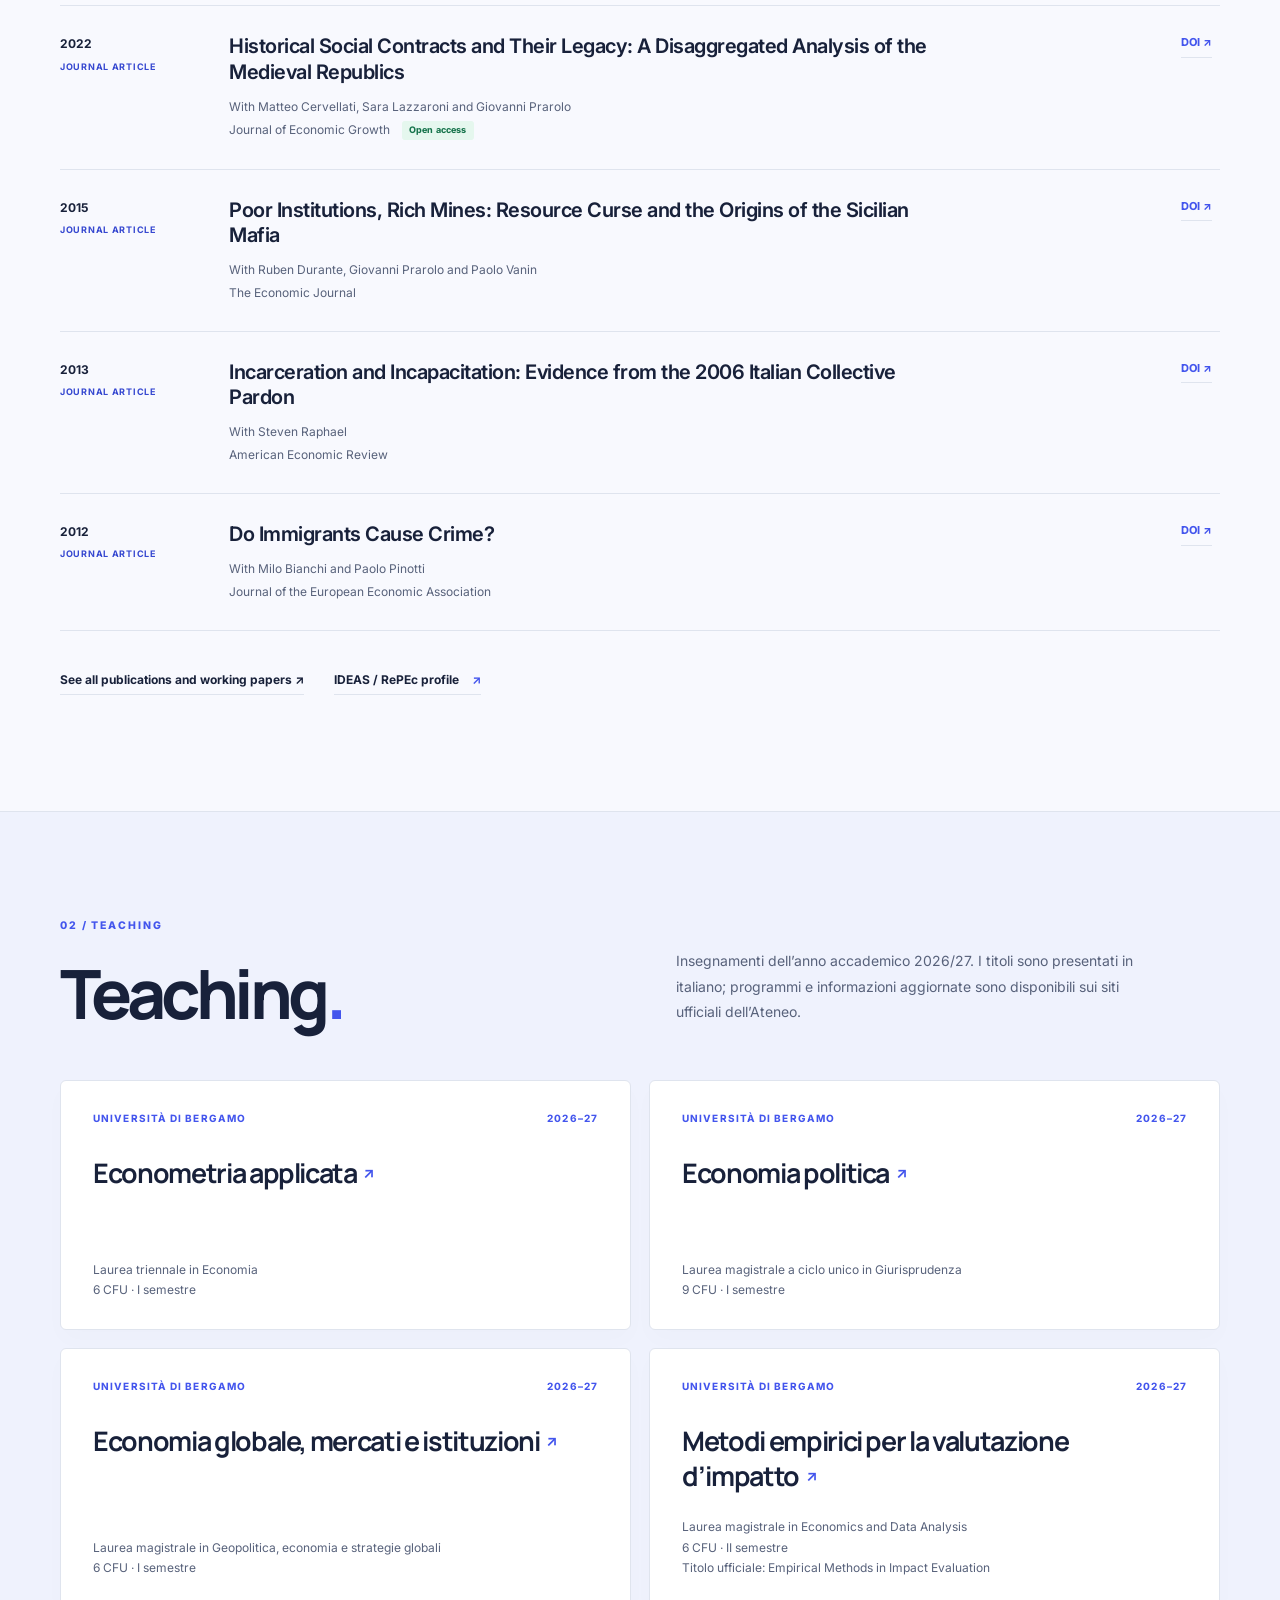
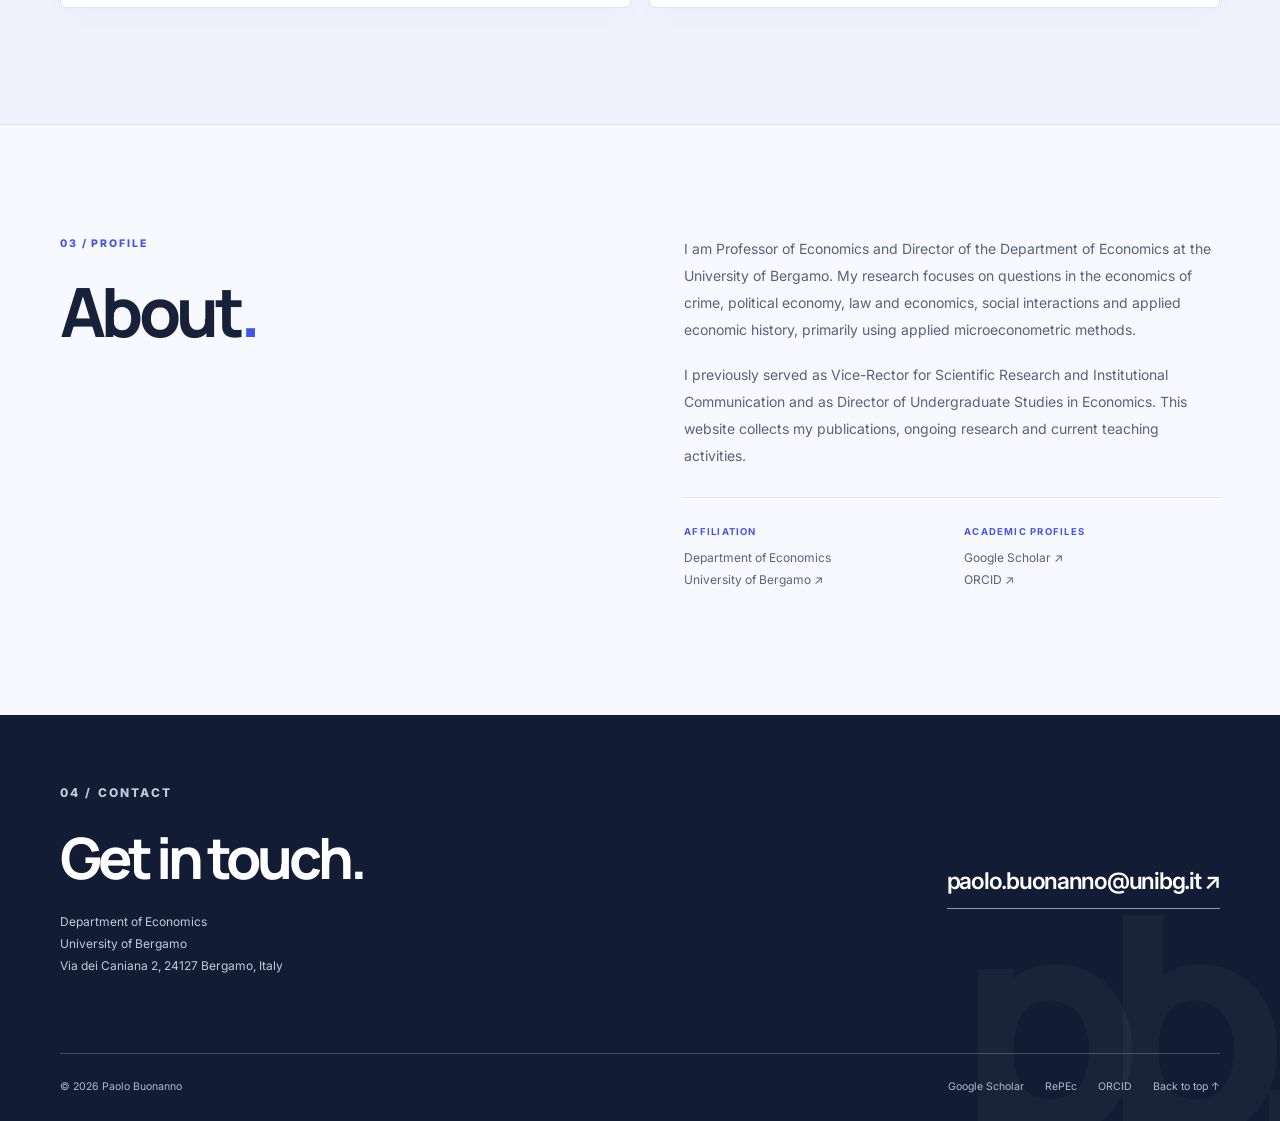
==== commit 0b169f3c: "Add Media navigation link to homepage" ====
--- a/index.html
+++ b/index.html
@@ -361,6 +361,7 @@
 <nav aria-label="Main navigation" class="desktop-nav" data-open="false" id="main-nav">
 <a href="publications.html">Research</a>
 <a href="#teaching">Teaching</a>
+<a href="media.html">Media</a>
 <a href="#about">About</a>
 <a href="#contact">Contact</a>
 <a class="nav-cv" href="https://www.dropbox.com/s/rftttg65gpblrhf/cv_updated.pdf" rel="noopener noreferrer" target="_blank">CV <span aria-hidden="true">↗</span></a>
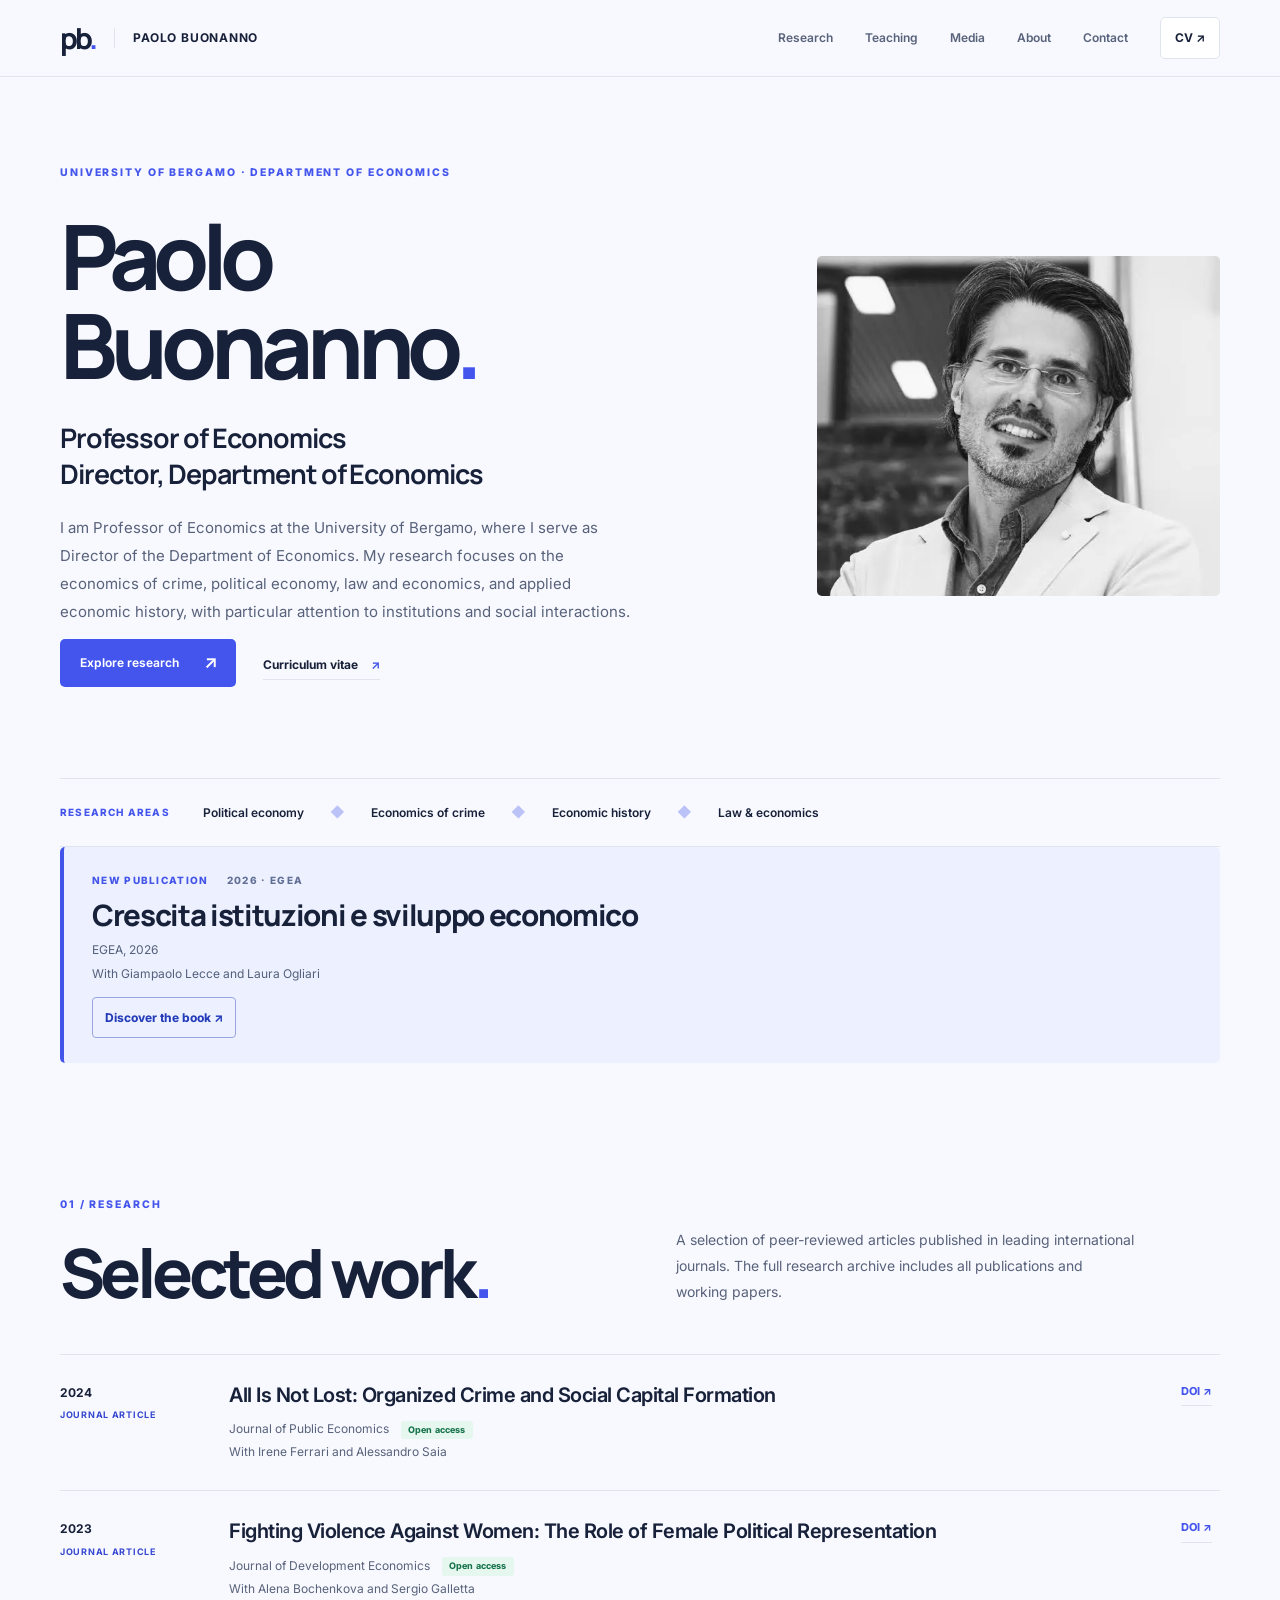
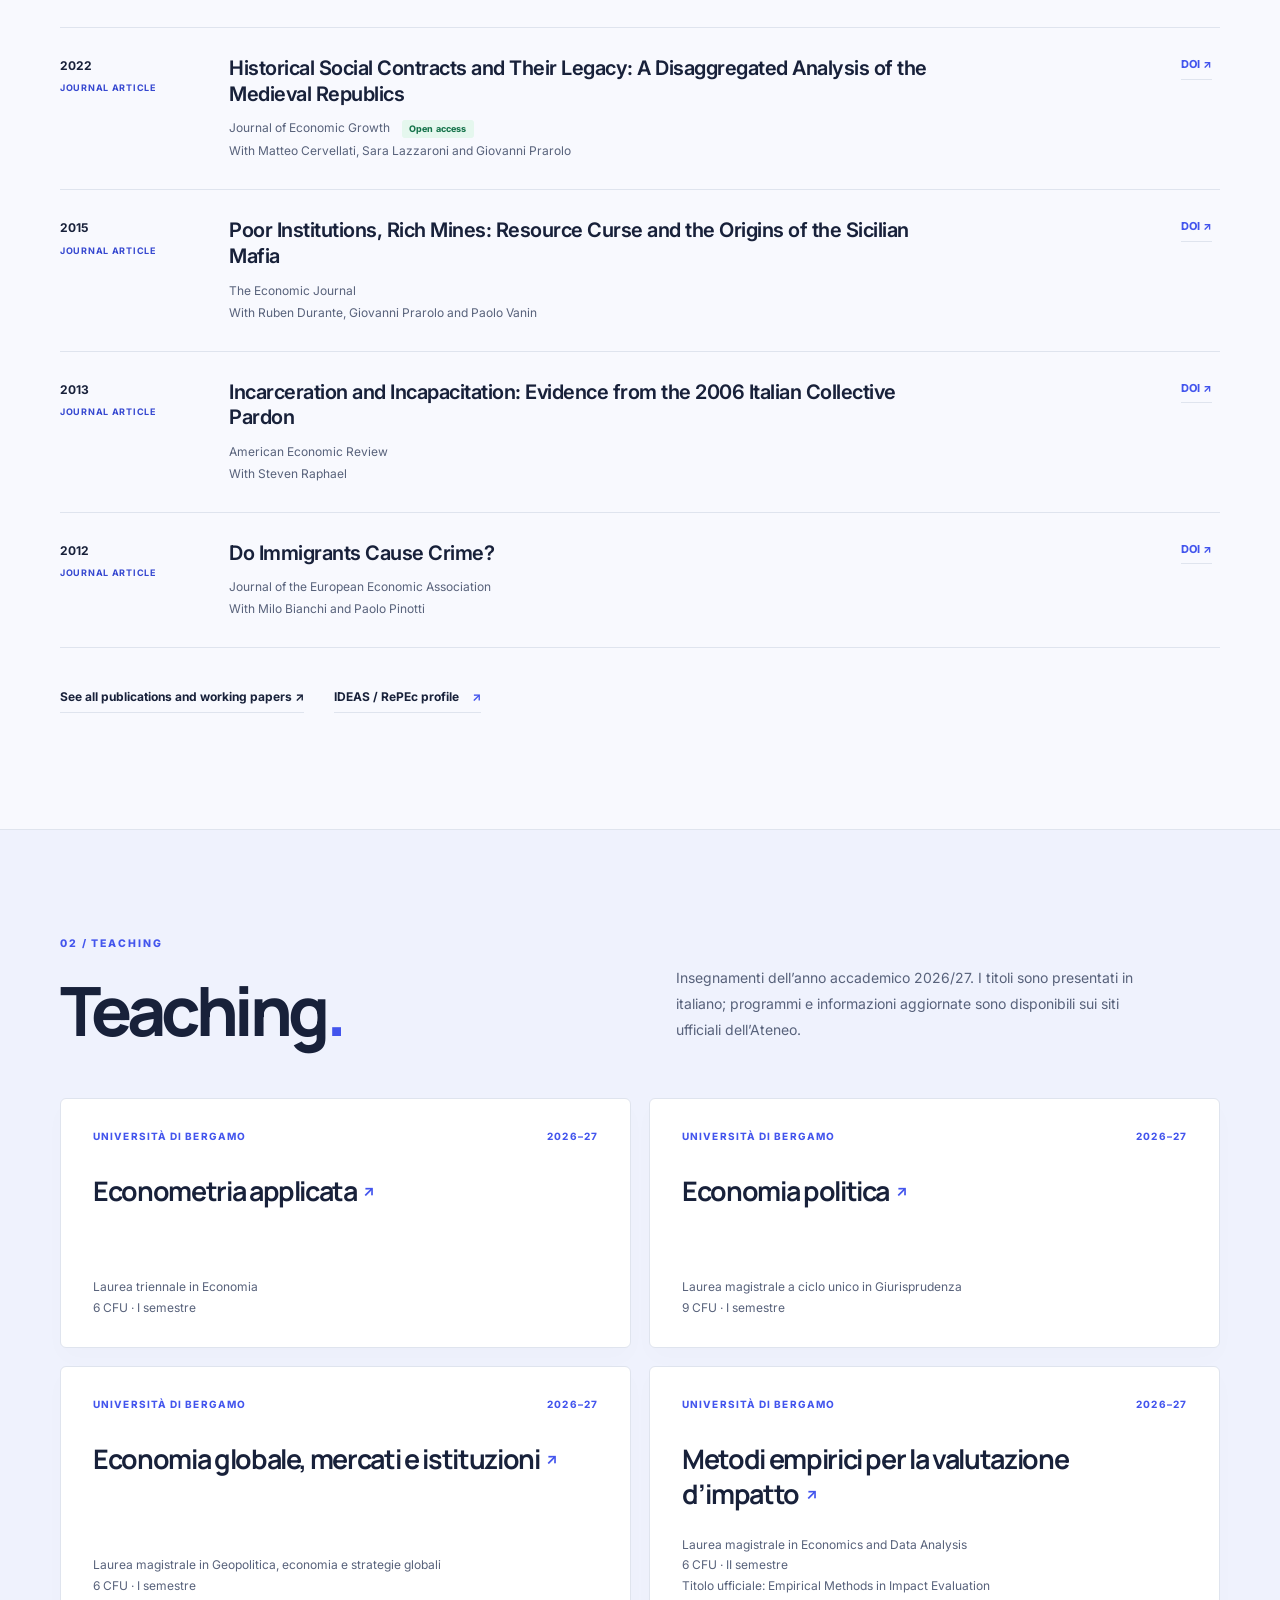
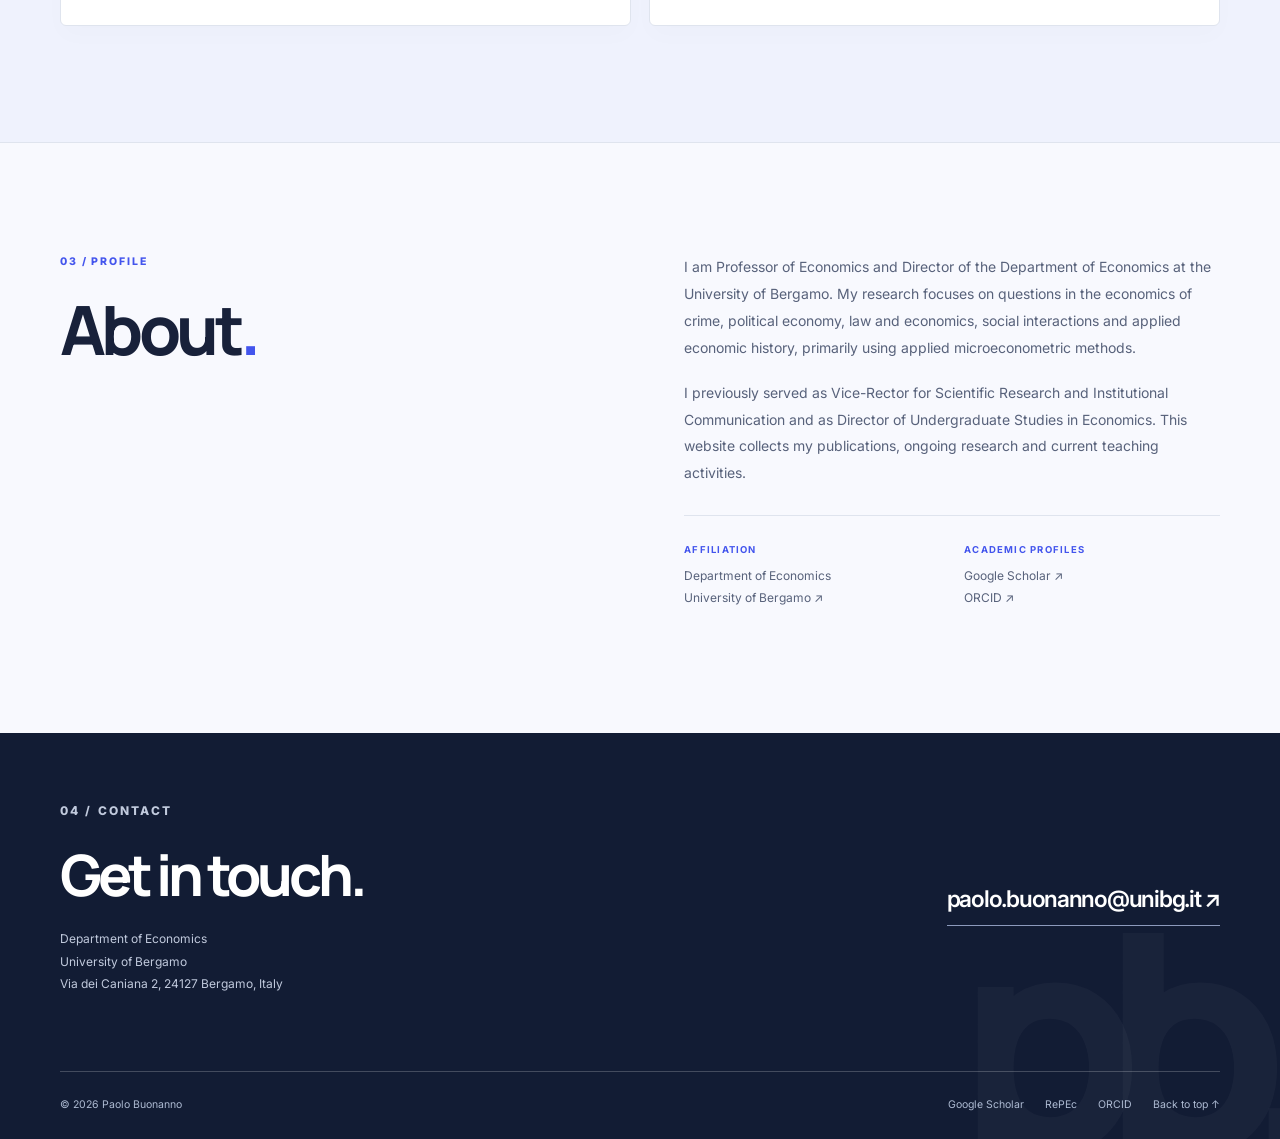
==== commit 239874af: "Show verified coauthors below publication details across Research and Home" ====
--- a/index.html
+++ b/index.html
@@ -352,6 +352,10 @@
 .book-news-cover img{height:119px}
 .book-news-title{font-size:19px}
 }
+
+/* Coauthors below the journal or publisher. */
+#paper-list .paper-authors{font-weight:400;font-style:normal;margin:4px 0 0}
+.book-news-meta .book-news-authors{display:block;font-weight:400;font-style:normal;margin-top:4px}
 </style><link href="assets/favicon.svg" rel="icon" type="image/svg+xml"/><meta content="Paolo Buonanno | Professor of Economics" property="og:title"/><meta content="Professor of Economics · Director, Department of Economics · University of Bergamo." property="og:description"/><meta content="website" property="og:type"/></head>
 <body><a class="skip-link" href="#main-content">Skip to content</a>
 <header class="site-header">
@@ -389,12 +393,12 @@
 </a>
 <div class="book-news-details"><div class="book-news-kicker">New publication <span>2026 · EGEA</span></div>
 <h2 class="book-news-title">Crescita istituzioni e sviluppo economico</h2>
-<p class="book-news-meta">Paolo Buonanno, Giampaolo Lecce and Laura Ogliari · EGEA, 2026</p>
+<p class="book-news-meta">EGEA, 2026<span class="book-news-authors">With Giampaolo Lecce and Laura Ogliari</span></p>
 <a class="book-news-cta" href="https://www.egeaeditore.it/ita/prodotti/economia/crescita-istituzioni-e-sviluppo-economico.aspx" target="_blank" rel="noopener noreferrer">Discover the book ↗</a></div>
 </div></section>
 <section aria-labelledby="research-heading" class="section container" id="research">
 <div class="section-heading"><div><p class="section-kicker">01 / Research</p><h2 id="research-heading">Selected work<span class="period">.</span></h2></div><p class="section-lead">A selection of peer-reviewed articles published in leading international journals. The full research archive includes all publications and working papers.</p></div>
-<div class="paper-list" id="paper-list"><article class="paper" data-type="journal"><div class="paper-date">2024<span>Journal article</span></div><div><h3><a href="https://doi.org/10.1016/j.jpubeco.2024.105257" rel="noopener noreferrer" target="_blank">All Is Not Lost: Organized Crime and Social Capital Formation</a></h3><p class="paper-authors">With Irene Ferrari and Alessandro Saia</p><p class="paper-venue">Journal of Public Economics <span class="oa-badge">Open access</span></p></div><a class="paper-link" href="https://doi.org/10.1016/j.jpubeco.2024.105257" rel="noopener noreferrer" target="_blank">DOI ↗</a></article><article class="paper" data-type="journal"><div class="paper-date">2023<span>Journal article</span></div><div><h3><a href="https://doi.org/10.1016/j.jdeveco.2023.103140" rel="noopener noreferrer" target="_blank">Fighting Violence Against Women: The Role of Female Political Representation</a></h3><p class="paper-authors">With Alena Bochenkova and Sergio Galletta</p><p class="paper-venue">Journal of Development Economics <span class="oa-badge">Open access</span></p></div><a class="paper-link" href="https://doi.org/10.1016/j.jdeveco.2023.103140" rel="noopener noreferrer" target="_blank">DOI ↗</a></article><article class="paper" data-type="journal"><div class="paper-date">2022<span>Journal article</span></div><div><h3><a href="https://doi.org/10.1007/s10887-022-09209-1" rel="noopener noreferrer" target="_blank">Historical Social Contracts and Their Legacy: A Disaggregated Analysis of the Medieval Republics</a></h3><p class="paper-authors">With Matteo Cervellati, Sara Lazzaroni and Giovanni Prarolo</p><p class="paper-venue">Journal of Economic Growth <span class="oa-badge">Open access</span></p></div><a class="paper-link" href="https://doi.org/10.1007/s10887-022-09209-1" rel="noopener noreferrer" target="_blank">DOI ↗</a></article><article class="paper" data-type="journal"><div class="paper-date">2015<span>Journal article</span></div><div><h3><a href="https://doi.org/10.1111/ecoj.12236" rel="noopener noreferrer" target="_blank">Poor Institutions, Rich Mines: Resource Curse and the Origins of the Sicilian Mafia</a></h3><p class="paper-authors">With Ruben Durante, Giovanni Prarolo and Paolo Vanin</p><p class="paper-venue">The Economic Journal </p></div><a class="paper-link" href="https://doi.org/10.1111/ecoj.12236" rel="noopener noreferrer" target="_blank">DOI ↗</a></article><article class="paper" data-type="journal"><div class="paper-date">2013<span>Journal article</span></div><div><h3><a href="https://doi.org/10.1257/aer.103.6.2437" rel="noopener noreferrer" target="_blank">Incarceration and Incapacitation: Evidence from the 2006 Italian Collective Pardon</a></h3><p class="paper-authors">With Steven Raphael</p><p class="paper-venue">American Economic Review </p></div><a class="paper-link" href="https://doi.org/10.1257/aer.103.6.2437" rel="noopener noreferrer" target="_blank">DOI ↗</a></article><article class="paper" data-type="journal"><div class="paper-date">2012<span>Journal article</span></div><div><h3><a href="https://doi.org/10.1111/j.1542-4774.2012.01085.x" rel="noopener noreferrer" target="_blank">Do Immigrants Cause Crime?</a></h3><p class="paper-authors">With Milo Bianchi and Paolo Pinotti</p><p class="paper-venue">Journal of the European Economic Association </p></div><a class="paper-link" href="https://doi.org/10.1111/j.1542-4774.2012.01085.x" rel="noopener noreferrer" target="_blank">DOI ↗</a></article></div>
+<div class="paper-list" id="paper-list"><article class="paper" data-type="journal"><div class="paper-date">2024<span>Journal article</span></div><div><h3><a href="https://doi.org/10.1016/j.jpubeco.2024.105257" rel="noopener noreferrer" target="_blank">All Is Not Lost: Organized Crime and Social Capital Formation</a></h3><p class="paper-venue">Journal of Public Economics <span class="oa-badge">Open access</span></p><p class="paper-authors">With Irene Ferrari and Alessandro Saia</p></div><a class="paper-link" href="https://doi.org/10.1016/j.jpubeco.2024.105257" rel="noopener noreferrer" target="_blank">DOI ↗</a></article><article class="paper" data-type="journal"><div class="paper-date">2023<span>Journal article</span></div><div><h3><a href="https://doi.org/10.1016/j.jdeveco.2023.103140" rel="noopener noreferrer" target="_blank">Fighting Violence Against Women: The Role of Female Political Representation</a></h3><p class="paper-venue">Journal of Development Economics <span class="oa-badge">Open access</span></p><p class="paper-authors">With Alena Bochenkova and Sergio Galletta</p></div><a class="paper-link" href="https://doi.org/10.1016/j.jdeveco.2023.103140" rel="noopener noreferrer" target="_blank">DOI ↗</a></article><article class="paper" data-type="journal"><div class="paper-date">2022<span>Journal article</span></div><div><h3><a href="https://doi.org/10.1007/s10887-022-09209-1" rel="noopener noreferrer" target="_blank">Historical Social Contracts and Their Legacy: A Disaggregated Analysis of the Medieval Republics</a></h3><p class="paper-venue">Journal of Economic Growth <span class="oa-badge">Open access</span></p><p class="paper-authors">With Matteo Cervellati, Sara Lazzaroni and Giovanni Prarolo</p></div><a class="paper-link" href="https://doi.org/10.1007/s10887-022-09209-1" rel="noopener noreferrer" target="_blank">DOI ↗</a></article><article class="paper" data-type="journal"><div class="paper-date">2015<span>Journal article</span></div><div><h3><a href="https://doi.org/10.1111/ecoj.12236" rel="noopener noreferrer" target="_blank">Poor Institutions, Rich Mines: Resource Curse and the Origins of the Sicilian Mafia</a></h3><p class="paper-venue">The Economic Journal </p><p class="paper-authors">With Ruben Durante, Giovanni Prarolo and Paolo Vanin</p></div><a class="paper-link" href="https://doi.org/10.1111/ecoj.12236" rel="noopener noreferrer" target="_blank">DOI ↗</a></article><article class="paper" data-type="journal"><div class="paper-date">2013<span>Journal article</span></div><div><h3><a href="https://doi.org/10.1257/aer.103.6.2437" rel="noopener noreferrer" target="_blank">Incarceration and Incapacitation: Evidence from the 2006 Italian Collective Pardon</a></h3><p class="paper-venue">American Economic Review </p><p class="paper-authors">With Steven Raphael</p></div><a class="paper-link" href="https://doi.org/10.1257/aer.103.6.2437" rel="noopener noreferrer" target="_blank">DOI ↗</a></article><article class="paper" data-type="journal"><div class="paper-date">2012<span>Journal article</span></div><div><h3><a href="https://doi.org/10.1111/j.1542-4774.2012.01085.x" rel="noopener noreferrer" target="_blank">Do Immigrants Cause Crime?</a></h3><p class="paper-venue">Journal of the European Economic Association </p><p class="paper-authors">With Milo Bianchi and Paolo Pinotti</p></div><a class="paper-link" href="https://doi.org/10.1111/j.1542-4774.2012.01085.x" rel="noopener noreferrer" target="_blank">DOI ↗</a></article></div>
 <div class="research-bottom"><a class="text-link" href="publications.html">See all publications and working papers ↗</a><a class="text-link" href="https://ideas.repec.org/e/pbu102.html" rel="noopener noreferrer" target="_blank">IDEAS / RePEc profile <span>↗</span></a></div>
 </section>
 <section aria-labelledby="teaching-heading" class="teaching section" id="teaching"><div class="container"><div class="section-heading"><div><p class="section-kicker">02 / Teaching</p><h2 id="teaching-heading">Teaching<span class="period">.</span></h2></div><p class="section-lead">Insegnamenti dell’anno accademico 2026/27. I titoli sono presentati in italiano; programmi e informazioni aggiornate sono disponibili sui siti ufficiali dell’Ateneo.</p></div><div class="course-grid"><article class="course"><div class="course-header"><span>Università di Bergamo</span><span>2026–27</span></div><h3><a href="https://unibg.unifind.cineca.it/resource/cds/1380" rel="noopener noreferrer" target="_blank">Econometria applicata <span aria-hidden="true">↗</span></a></h3><p class="course-meta">Laurea triennale in Economia<br/>6 CFU · I semestre</p></article><article class="course"><div class="course-header"><span>Università di Bergamo</span><span>2026–27</span></div><h3><a href="https://unibg.unifind.cineca.it/resource/cds/1394" rel="noopener noreferrer" target="_blank">Economia politica <span aria-hidden="true">↗</span></a></h3><p class="course-meta">Laurea magistrale a ciclo unico in Giurisprudenza<br/>9 CFU · I semestre</p></article><article class="course"><div class="course-header"><span>Università di Bergamo</span><span>2026–27</span></div><h3><a href="https://unibg.unifind.cineca.it/resource/cds/1356?language=it-IT" rel="noopener noreferrer" target="_blank">Economia globale, mercati e istituzioni <span aria-hidden="true">↗</span></a></h3><p class="course-meta">Laurea magistrale in Geopolitica, economia e strategie globali<br/>6 CFU · I semestre</p></article><article class="course"><div class="course-header"><span>Università di Bergamo</span><span>2026–27</span></div><h3><a href="https://unibg.unifind.cineca.it/resource/cds/1382" rel="noopener noreferrer" target="_blank">Metodi empirici per la valutazione d’impatto <span aria-hidden="true">↗</span></a></h3><p class="course-meta">Laurea magistrale in Economics and Data Analysis<br/>6 CFU · II semestre<br/>Titolo ufficiale: Empirical Methods in Impact Evaluation</p></article></div></div></section>
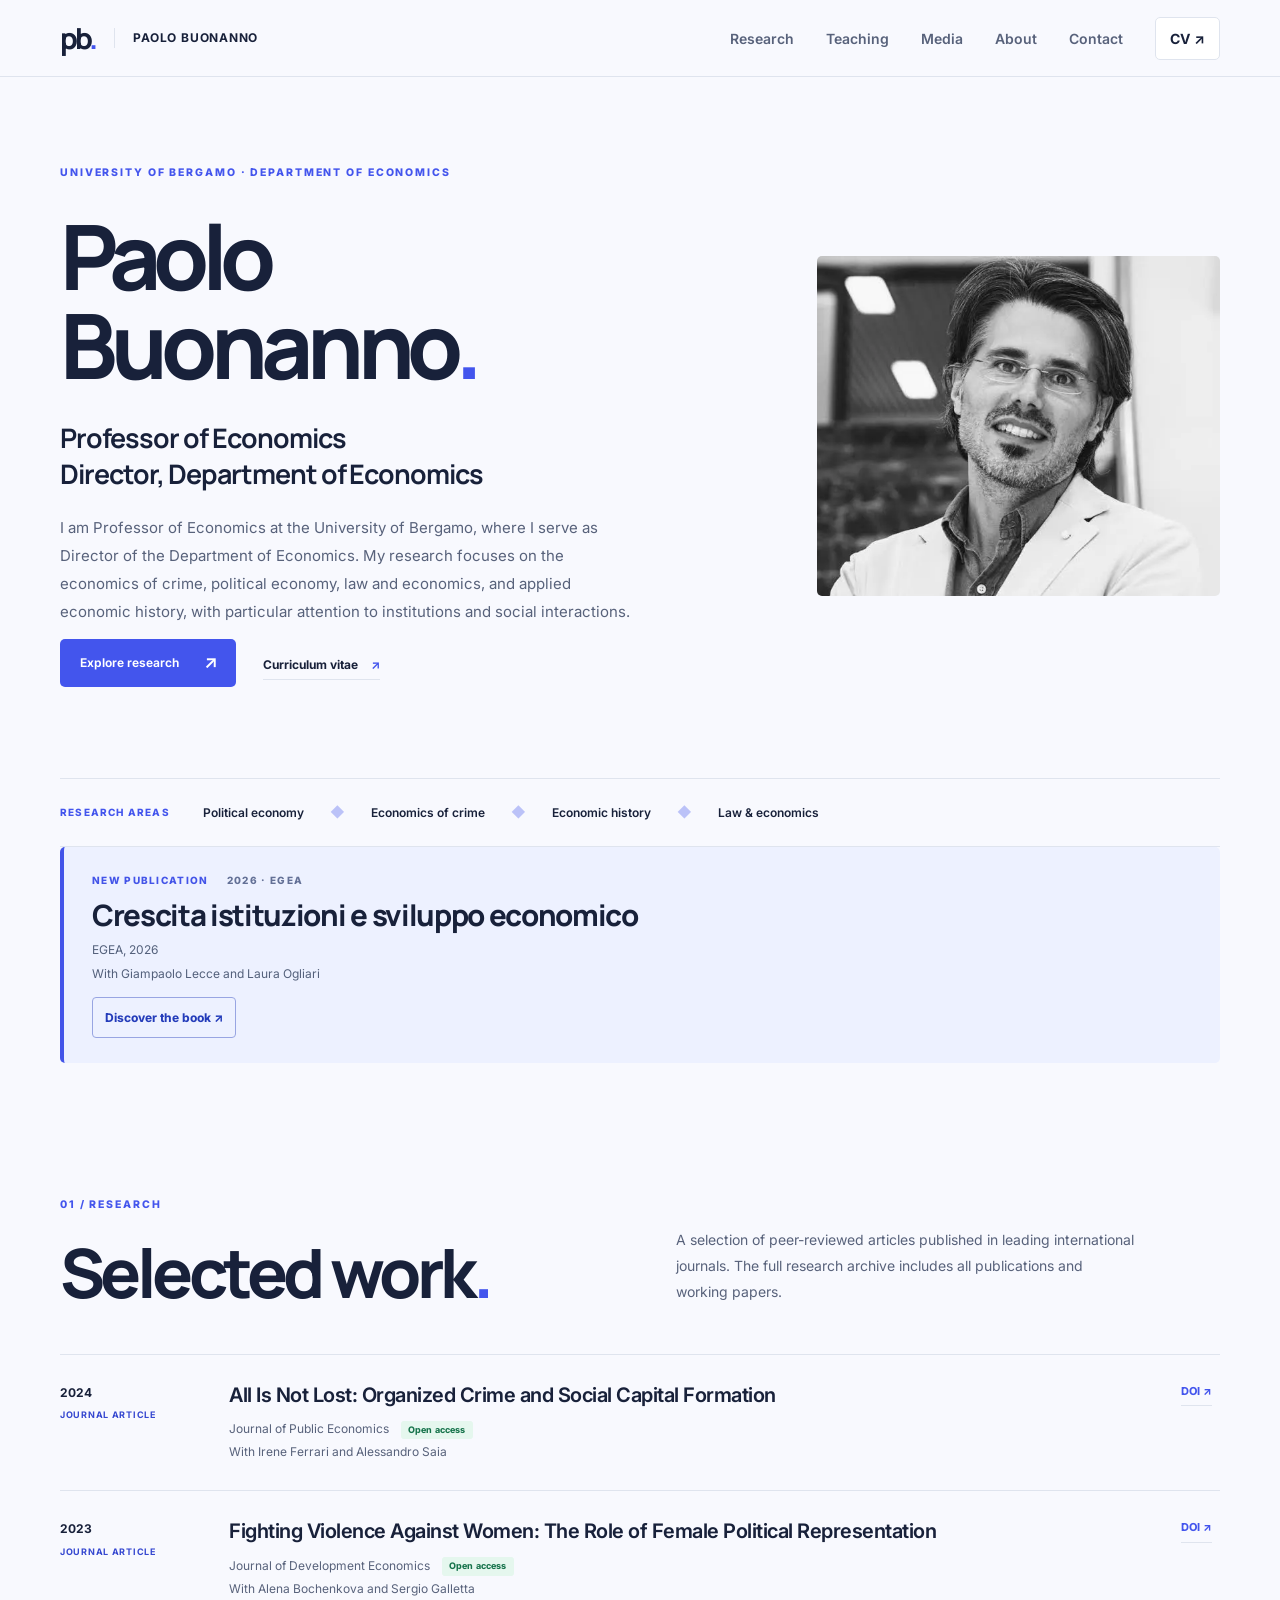
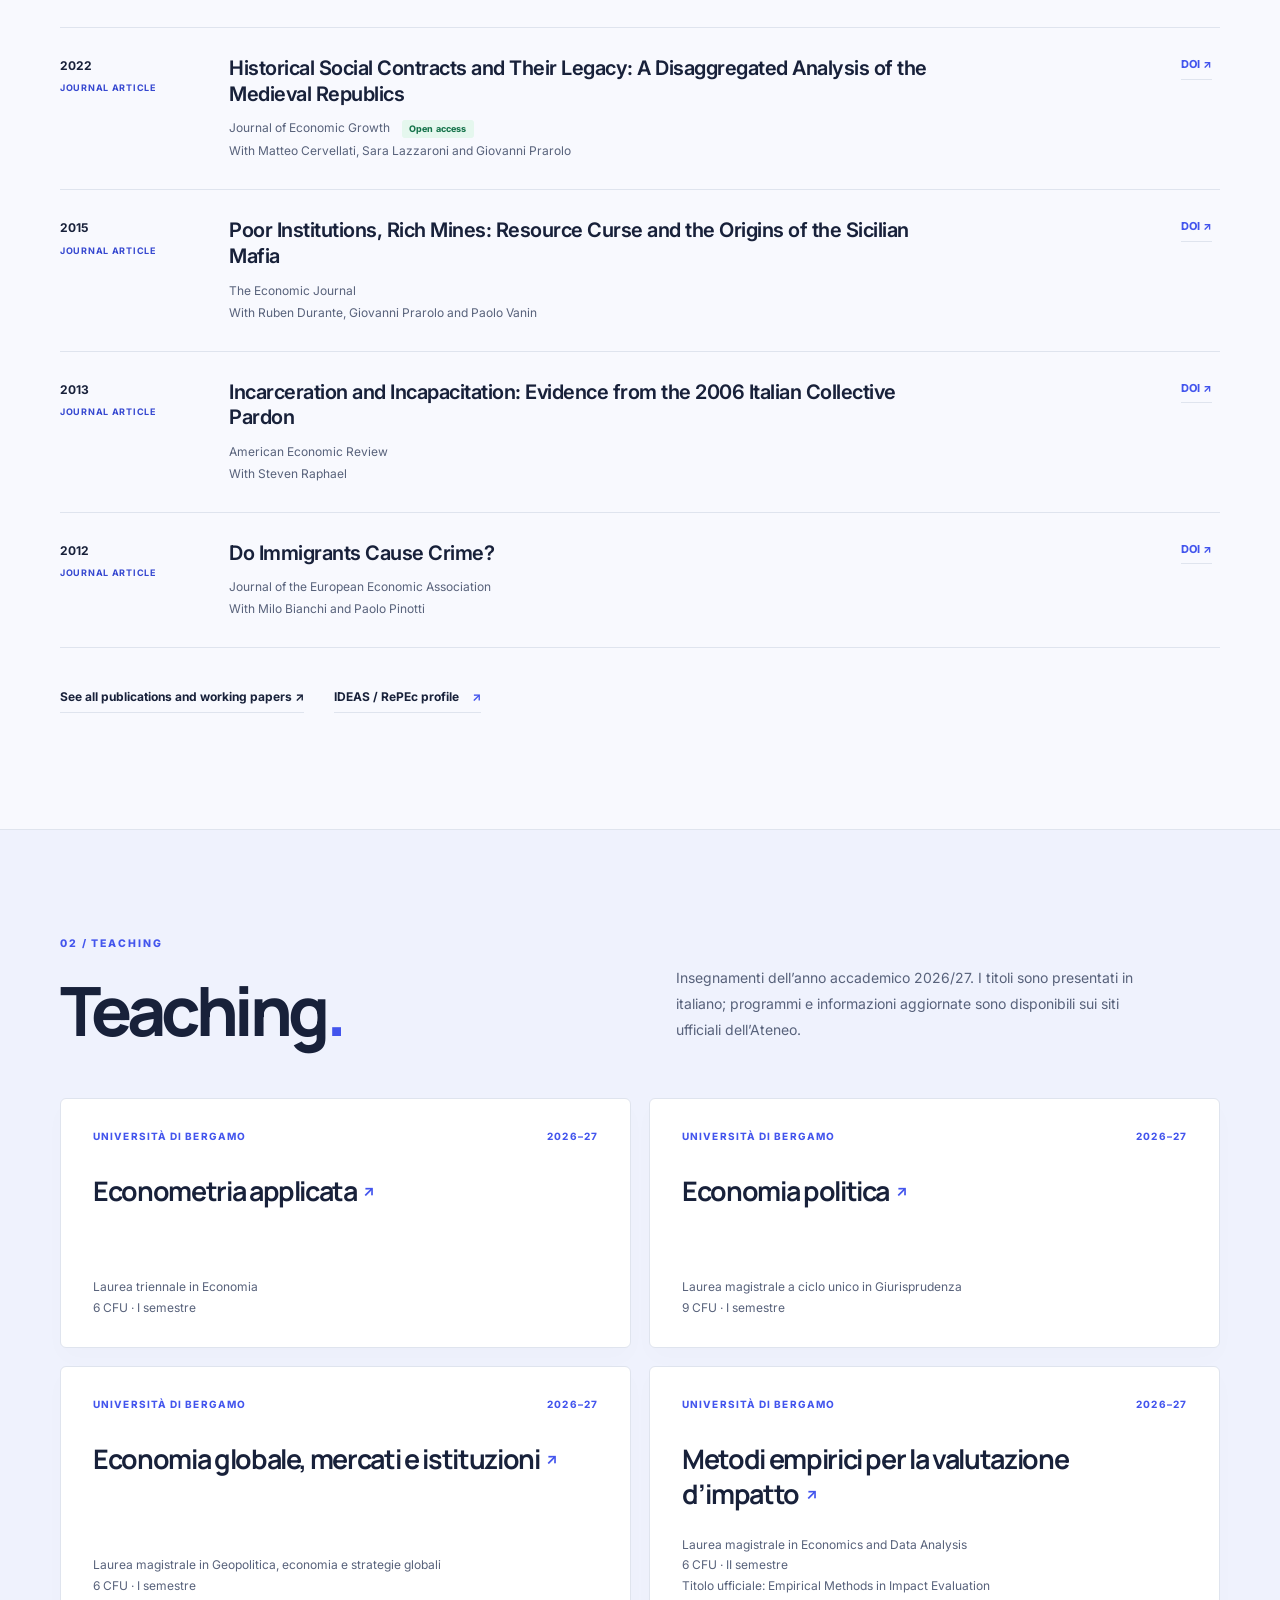
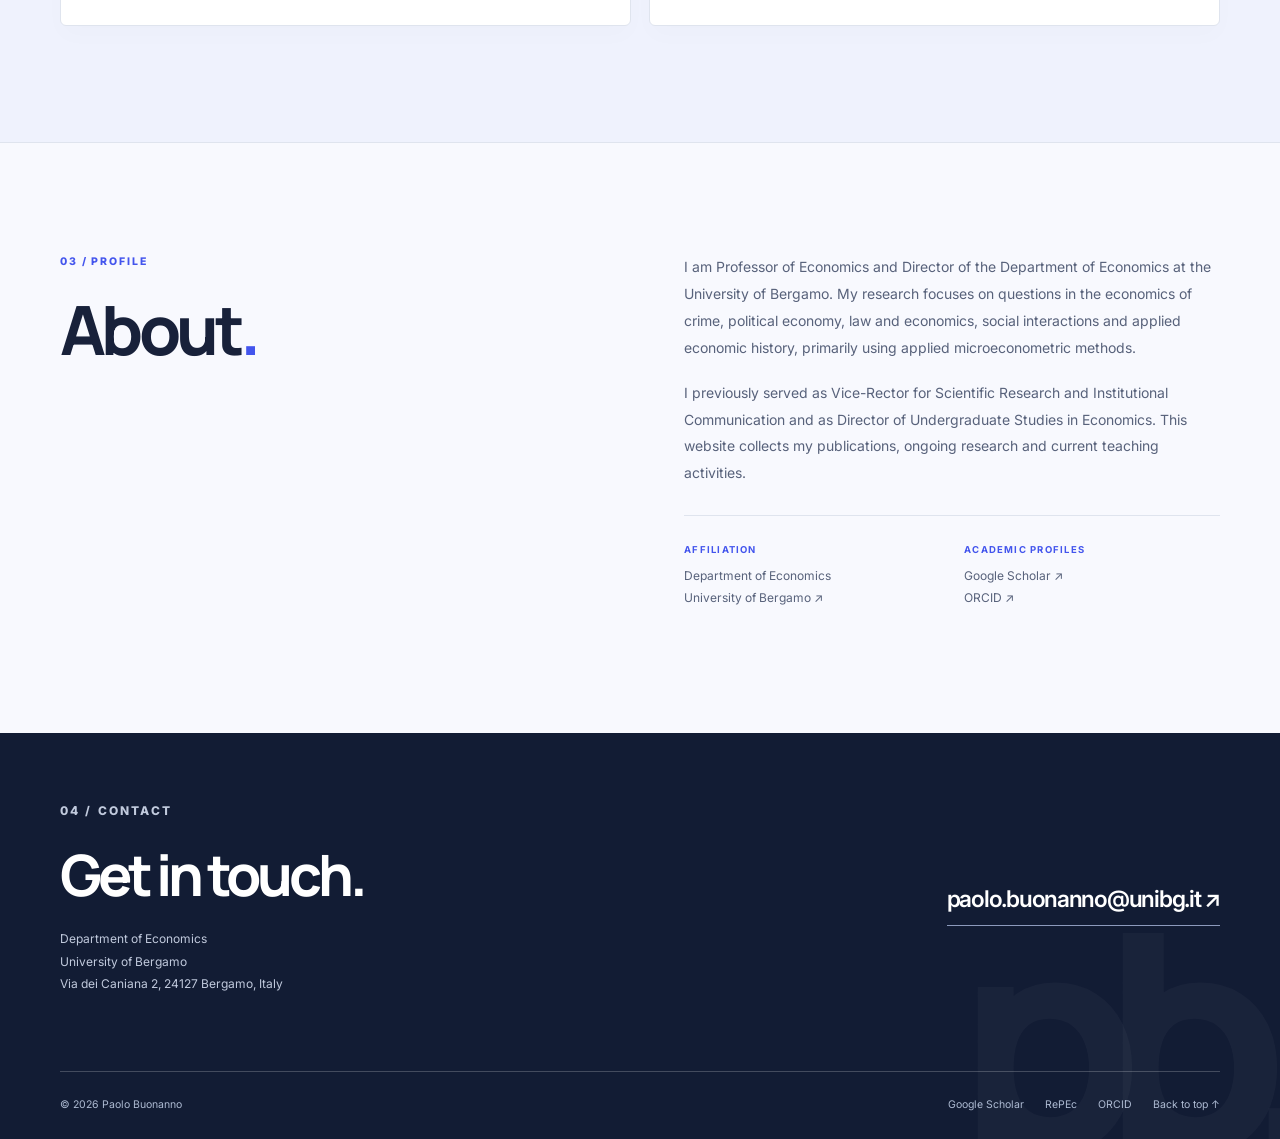
==== commit f5a26c9d: "Unifica la navigazione a 14 px su Home, Research e Media" ====
--- a/index.html
+++ b/index.html
@@ -356,18 +356,18 @@
 /* Coauthors below the journal or publisher. */
 #paper-list .paper-authors{font-weight:400;font-style:normal;margin:4px 0 0}
 .book-news-meta .book-news-authors{display:block;font-weight:400;font-style:normal;margin-top:4px}
-</style><link href="assets/favicon.svg" rel="icon" type="image/svg+xml"/><meta content="Paolo Buonanno | Professor of Economics" property="og:title"/><meta content="Professor of Economics · Director, Department of Economics · University of Bergamo." property="og:description"/><meta content="website" property="og:type"/></head>
+</style><link href="assets/favicon.svg" rel="icon" type="image/svg+xml"/><meta content="Paolo Buonanno | Professor of Economics" property="og:title"/><meta content="Professor of Economics · Director, Department of Economics · University of Bergamo." property="og:description"/><meta content="website" property="og:type"/><link href="navigation.css" rel="stylesheet"/><script defer src="navigation.js"></script></head>
 <body><a class="skip-link" href="#main-content">Skip to content</a>
 <header class="site-header">
 <div class="container nav-inner">
 <a aria-label="Paolo Buonanno - Home" class="brand" href="index.html"><span class="brand-mark">pb<i>.</i></span><span class="brand-name">PAOLO BUONANNO</span></a>
-<button aria-controls="main-nav" aria-expanded="false" aria-label="Open navigation" class="menu-button" id="menuButton">☰</button>
-<nav aria-label="Main navigation" class="desktop-nav" data-open="false" id="main-nav">
+<button aria-controls="main-nav" aria-expanded="false" aria-label="Open navigation" class="menu-button site-menu-toggle" id="menuButton" type="button">☰</button>
+<nav aria-label="Main navigation" class="desktop-nav site-navigation" data-open="false" id="main-nav">
 <a href="publications.html">Research</a>
-<a href="#teaching">Teaching</a>
+<a href="index.html#teaching">Teaching</a>
 <a href="media.html">Media</a>
-<a href="#about">About</a>
-<a href="#contact">Contact</a>
+<a href="index.html#about">About</a>
+<a href="index.html#contact">Contact</a>
 <a class="nav-cv" href="https://www.dropbox.com/s/rftttg65gpblrhf/cv_updated.pdf" rel="noopener noreferrer" target="_blank">CV <span aria-hidden="true">↗</span></a>
 </nav>
 </div>
@@ -405,7 +405,7 @@
 <section aria-labelledby="about-heading" class="about container" id="about"><div class="about-layout"><div><p class="section-kicker">03 / Profile</p><h2 id="about-heading">About<span class="period">.</span></h2></div><div><p>I am Professor of Economics and Director of the Department of Economics at the University of Bergamo. My research focuses on questions in the economics of crime, political economy, law and economics, social interactions and applied economic history, primarily using applied microeconometric methods.</p><p>I previously served as Vice-Rector for Scientific Research and Institutional Communication and as Director of Undergraduate Studies in Economics. This website collects my publications, ongoing research and current teaching activities.</p><div class="about-meta"><div><strong>Affiliation</strong><a href="https://dse.unibg.it/" rel="noopener noreferrer" target="_blank">Department of Economics<br/>University of Bergamo ↗</a></div><div><strong>Academic profiles</strong><a href="https://scholar.google.it/citations?hl=it&amp;user=VG374doAAAAJ" rel="noopener noreferrer" target="_blank">Google Scholar ↗</a><br/><a href="https://orcid.org/0000-0001-8838-3904" rel="noopener noreferrer" target="_blank">ORCID ↗</a></div></div></div></div></section>
 </main>
 <footer class="footer" id="contact"><div class="container"><div class="footer-top"><div><p class="section-kicker">04 / Contact</p><h2>Get in touch.</h2><p>Department of Economics<br/>University of Bergamo<br/>Via dei Caniana 2, 24127 Bergamo, Italy</p></div><a class="footer-email" href="mailto:paolo.buonanno@unibg.it">paolo.buonanno@unibg.it ↗</a></div><div class="footer-bottom"><span>© 2026 Paolo Buonanno</span><div class="footer-links"><a href="https://scholar.google.it/citations?hl=it&amp;user=VG374doAAAAJ" rel="noopener noreferrer" target="_blank">Google Scholar</a><a href="https://ideas.repec.org/e/pbu102.html" rel="noopener noreferrer" target="_blank">RePEc</a><a href="https://orcid.org/0000-0001-8838-3904" rel="noopener noreferrer" target="_blank">ORCID</a><a href="#main-content">Back to top ↑</a></div></div></div></footer>
-<script>(function(){const b=document.getElementById('menuButton'),n=document.getElementById('main-nav');if(b&&n){b.addEventListener('click',()=>{const v=b.getAttribute('aria-expanded')!=='true';b.setAttribute('aria-expanded',String(v));n.dataset.open=String(v);b.textContent=v?'×':'☰'});n.querySelectorAll('a').forEach(a=>a.addEventListener('click',()=>{b.setAttribute('aria-expanded','false');n.dataset.open='false';b.textContent='☰'}));}})();</script><script>
+<script>
 (function(){
   const cover=document.getElementById('egea-book-cover');
   const card=document.getElementById('book-news-card');
--- a/navigation.css
+++ b/navigation.css
@@ -0,0 +1,92 @@
+/* Shared navigation for Home, Research and Media. */
+.site-navigation[data-open] {
+  display: flex;
+  position: static;
+  align-items: center;
+  justify-content: flex-end;
+  flex-direction: row;
+  flex-wrap: nowrap;
+  gap: 32px;
+  padding: 0;
+  margin: 0;
+  border: 0;
+  box-shadow: none;
+  background: transparent;
+  font-family: Inter, Arial, sans-serif;
+  font-size: 14px;
+  font-weight: 600;
+  line-height: 1.5;
+  color: var(--muted, #58627b);
+}
+.site-navigation a {
+  white-space: nowrap;
+  transition: color .2s;
+}
+.site-navigation a:hover,
+.site-navigation a[aria-current="page"] {
+  color: #4355ed;
+}
+.site-navigation .nav-cv {
+  display: inline-flex;
+  align-items: center;
+  gap: 4px;
+  padding: 10px 14px;
+  border: 1px solid var(--rule, var(--line, #dfe4ee));
+  border-radius: 5px;
+  background: var(--surface, #fff);
+  color: var(--ink, #18213a);
+  font-weight: 700;
+}
+.site-navigation .nav-cv:hover {
+  border-color: #4355ed;
+  color: #4355ed;
+}
+.site-menu-toggle {
+  display: none;
+  flex: 0 0 auto;
+  width: 43px;
+  height: 41px;
+  padding: 0;
+  border: 1px solid var(--rule, var(--line, #dfe4ee));
+  border-radius: 6px;
+  background: transparent;
+  color: var(--ink, #18213a);
+  font: 22px/1 Inter, Arial, sans-serif;
+  cursor: pointer;
+}
+.site-menu-toggle:focus-visible,
+.site-navigation a:focus-visible {
+  outline: 3px solid #4355ed;
+  outline-offset: 4px;
+}
+@media (max-width: 900px) {
+  .site-menu-toggle {
+    display: block;
+  }
+  .site-navigation[data-open] {
+    display: none;
+    position: absolute;
+    inset: 100% 0 auto;
+    flex-direction: column;
+    align-items: stretch;
+    justify-content: flex-start;
+    gap: 4px;
+    padding: 16px 23px;
+    border-bottom: 1px solid var(--rule, var(--line, #dfe4ee));
+    background: var(--paper, var(--bg, #f8f9fe));
+    box-shadow: 0 18px 26px #15203716;
+  }
+  .site-navigation[data-open="true"] {
+    display: flex;
+  }
+  .site-navigation a {
+    display: flex;
+    align-items: center;
+    min-height: 44px;
+    padding: 10px 12px;
+  }
+  .site-navigation .nav-cv {
+    align-self: flex-start;
+    padding: 10px 14px;
+  }
+}
